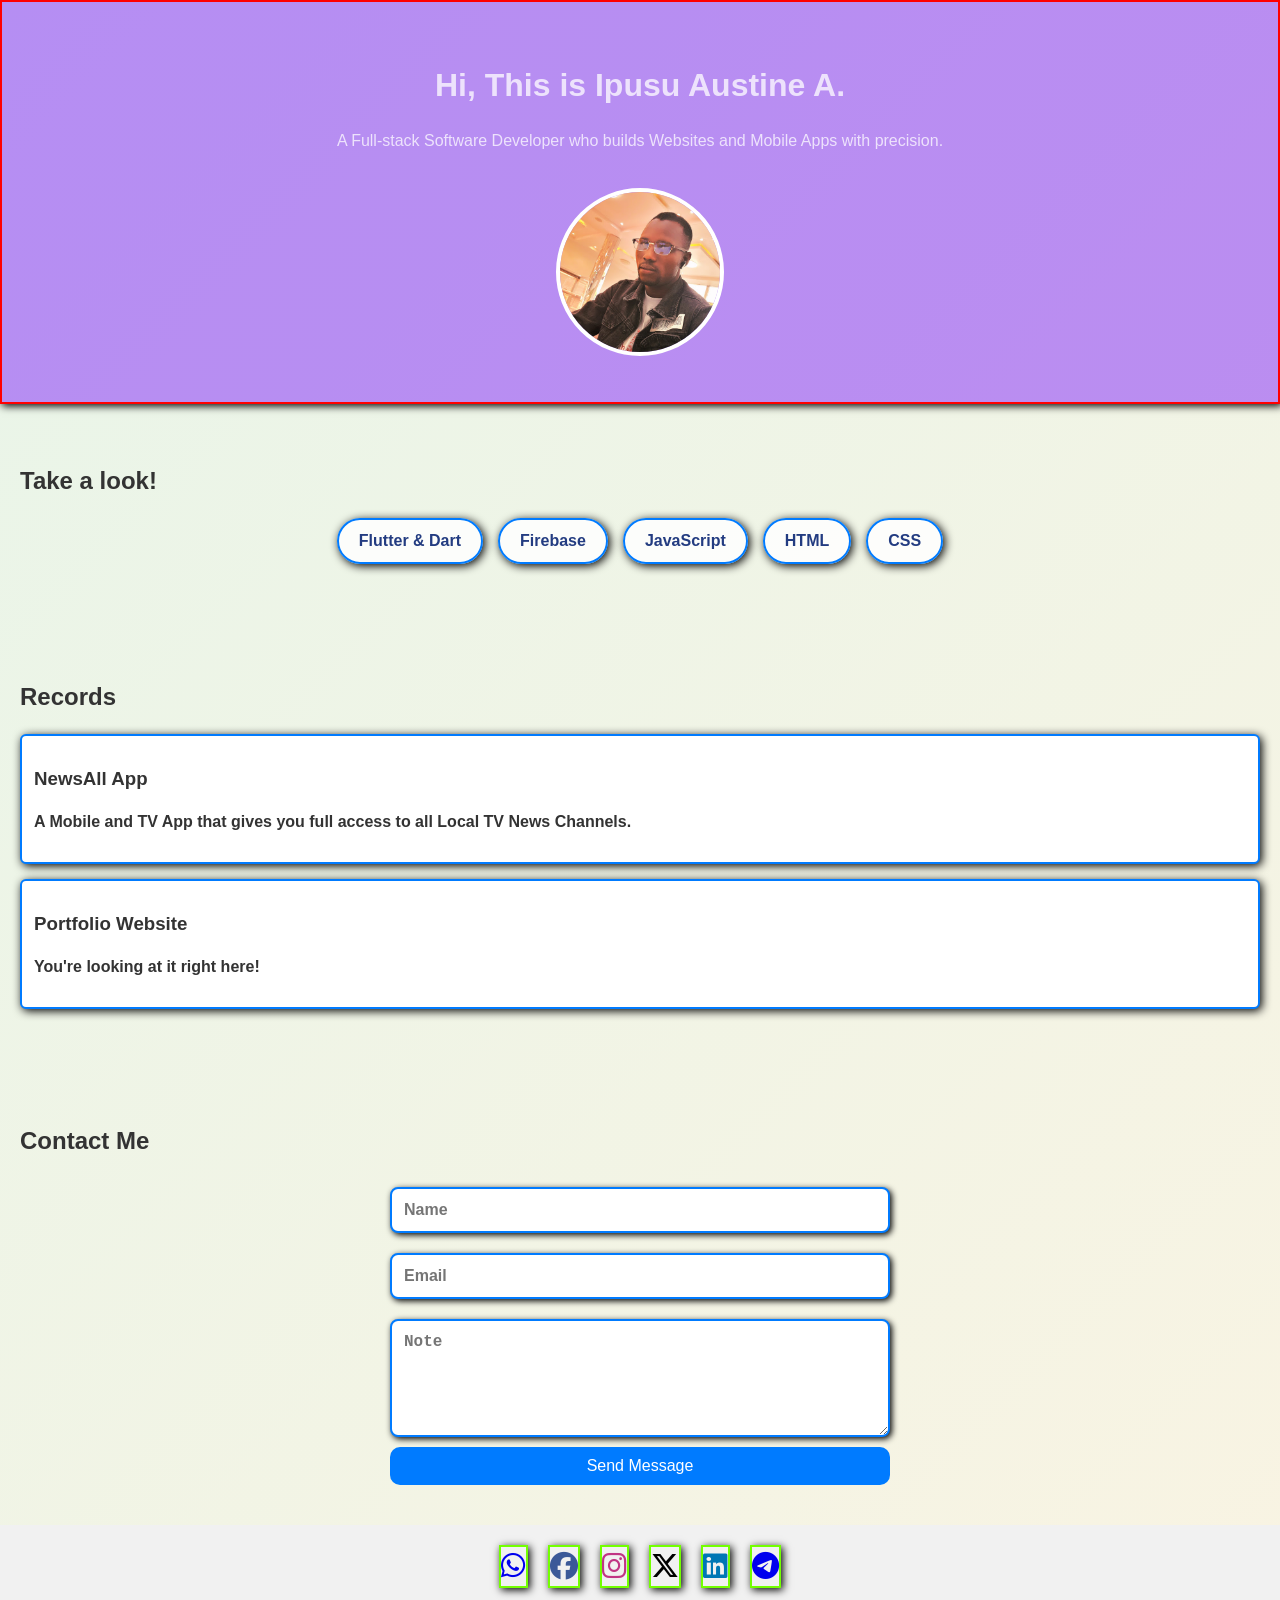
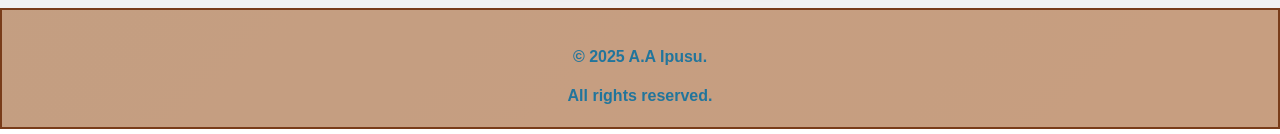
==== index.html @ af1396c8 "Update index.html" ====
<!DOCTYPE html>
<html lang="en">
<head>
  <meta charset="UTF-8" />
  <meta name="viewport" content="width=device-width, initial-scale=1.0" />
  <title>My Techrecord</title>
  <link rel="stylesheet" href="style.css" />
  <link rel="stylesheet" href="https://cdnjs.cloudflare.com/ajax/libs/font-awesome/6.5.0/css/all.min.css" />
</head>
<body>
  <header>
    <h1>Hi, This is Ipusu Austine A.</h1>
    <p>A Full-stack Software Developer who builds Websites and Mobile Apps with precision.</p>
    <img src="profile.jpg" alt="My Profile Image" class="profile-img" />
  </header>

  <section class="skills">
    <h2>Take a look!</h2>
    <ul>
      <li>Flutter & Dart</li>
      <li>Firebase</li>
      <li>JavaScript</li>
      <li>HTML</li>
      <li>CSS</li>
    </ul>
  </section>

  <section class="projects">
    <h2>Records</h2>
    <div class="project-card">
      <h3>NewsAll App</h3>
      <p>A Mobile and TV App that gives you full access to all Local TV News Channels.</p>
    </div>
    <div class="project-card">
      <h3>Portfolio Website</h3>
      <p>You're looking at it right here!</p>
    </div>
  </section>

  <section class="contact">
    <h2>Contact Me</h2>
    <form action="https://formspree.io/f/xjkrqdzg" method="POST" onsubmit="return showSuccess()">
      <input type="text" name="name" placeholder="Name" required />
      <input type="email" name="email" placeholder="Email" required />
      <textarea name="message" placeholder="Note" rows="5" required></textarea>
      <button type="submit">Send Message</button>
      <p id="success-msg" class="hidden">Message sent successfully ✅</p>
    </form>
  </section>

  <div class="social-links">
    <a href="https://wa.me/2349054540274" target="_blank"><i class="fab fa-whatsapp"></i></a>
    <a href="https://facebook.com/ipusu.austine" target="_blank"><i class="fab fa-facebook"></i></a>
    <a href="https://instagram.com/holyaustine12" target="_blank"><i class="fab fa-instagram"></i></a>
    <a href="https://x.com/HolyAustine10" target="_blank"><i class="fab fa-x-twitter"></i></a>
    <a href="https://linkedin.com/in/ipusu-a-austine-04a83831b" target="_blank"><i class="fab fa-linkedin"></i></a>
    <a href="https://t.me/HolyAustne" target="_blank"><i class="fab fa-telegram"></i></a>
  </div>

  <footer>
    <p>© 2025  A.A Ipusu. 

    </p>All rights reserved. 
  </footer>
---- style.css ----
/* Base styles and floating background */
body {
  font-family: Arial, sans-serif;
  margin: 0;
  padding: 0;
  line-height: 1.4;
  background: linear-gradient(-45deg, #f8f9fa, #e0f7fa, #fff3e0, #e8f5e9);
  background-size: 400% 400%;
  animation: floatBackground 15s ease infinite;
  color: hsl(0, 0%, 20%);
}

@keyframes floatBackground {
  0% { background-position: 0% 50%; }
  50% { background-position: 100% 50%; }
  100% { background-position: 0% 50%; }
}

/* Header */
header {
  background-color: hsla(266, 100%, 50%, 0.425);
  color: rgba(255, 255, 255, 0.747);
  padding: 40px 20px;
  text-align: center;
  border: 2px solid #ff0000;
   box-shadow: 2px 2px 8px rgb(0, 0, 0);
}

.profile-img {
  width: 160px;
  height: 160px;
  border-radius: 50%;
  margin-top: 20px;
  border: 4px solid rgb(255, 255, 255);
  object-fit: cover;
}

/* Section headings */
section {
  padding: 40px 20px;
}

/* Skills - stylish, clickable-like buttons */
.skills ul {
  list-style-type: none;
  padding: 0;
  display: flex;
  flex-wrap: wrap;
  justify-content: center;
  gap: 15px;
}

.skills li {
  background-color: #ffffffd8;
  color: #233c81;
  border: 2px solid #007bff;
  padding: 10px 20px;
  border-radius: 25px;
  font-weight: bold;
  cursor: pointer;
  transition: all 0.3s;
  box-shadow: 2px 2px 10px rgb(0, 0, 0);
}

.skills li:hover {
  background-color: #007bff;
  color: white;
}

/* Projects */
.project-card {
  background-color: #ffffff;
  border: 1px solid #dddddd;
  padding: 12px;
  border: 2px solid #007bff;
  margin: 15px 0;
  font-weight: bold;
  border-radius: 6px;
  box-shadow: 2px 2px 10px rgb(0, 0, 0);
}

/* Contact Form */
.contact form {
  max-width: 500px;
  margin: auto;
  display: flex;
  flex-direction: column;
}

.contact input,
.contact textarea {
  padding: 12px;
  margin: 10px 0;
  border: 1px solid #cccccc;
  border-radius: 8px;
  font-size: 16px;
  font-weight: bold;
  border: 2px solid #007bff;
  box-shadow: 2px 2px 6px rgb(0, 0, 0);
}

.contact button {
  padding: 10px;
  background-color: #007bff;
  color: white;
  border: none;
  border-radius: 10px;
  cursor: pointer;
  font-size: 16px;
  transition: background-color 0.3s;
}

.contact button:hover {
  background-color: #0056b3;
  border: 2px solid #73ff00;
  box-shadow: 2px 2px 8px rgb(0, 0, 0);
}

/* Success message */
#success-msg {
  color: green;
  font-weight: bold;
  margin-top: 10px;
}

.hidden {
  display: none;
}

/* Social Media Links */
.social-links {
  display: flex;
  justify-content: center;
  gap: 20px;
  padding: 20px;
  background-color: #f1f1f1;
}

.social-links a {
  font-size: 28px;
  transition: transform 0.3s;
   border: 2px solid #73ff00;
   box-shadow: 2px 2px 8px rgb(0, 0, 0);
}

/* Brand Colors */
.social-links a[href*="whatsapp"]   { color: #25D366; }
.social-links a[href*="facebook"]   { color: #3b5998; }
.social-links a[href*="instagram"]  { color: #C13584; }
.social-links a[href*="x.com"],
.social-links a[href*="twitter"]    { color: #000000; }
.social-links a[href*="linkedin"]   { color: #0077B5; }
.social-links a[href*="telegram"]   { color: #0088cc; }
.social-links a:hover {
  transform: scale(1.2);
}

/* Footer */
footer {
  text-align: center;
  padding: 20px;
  background-color: hsla(22, 45%, 45%, 0.596);
  color: #21759c;
  font-weight: bold;
   border: 2px solid #793c19;
}

/* Responsive Design */
@media (max-width: 700px) {
  .skills ul {
    flex-direction: column;
    align-items: center;
  }

  .social-links {
    flex-wrap: wrap;
  }

  .contact form {
    width: 90%;
    padding: 0 10px;
  }
}
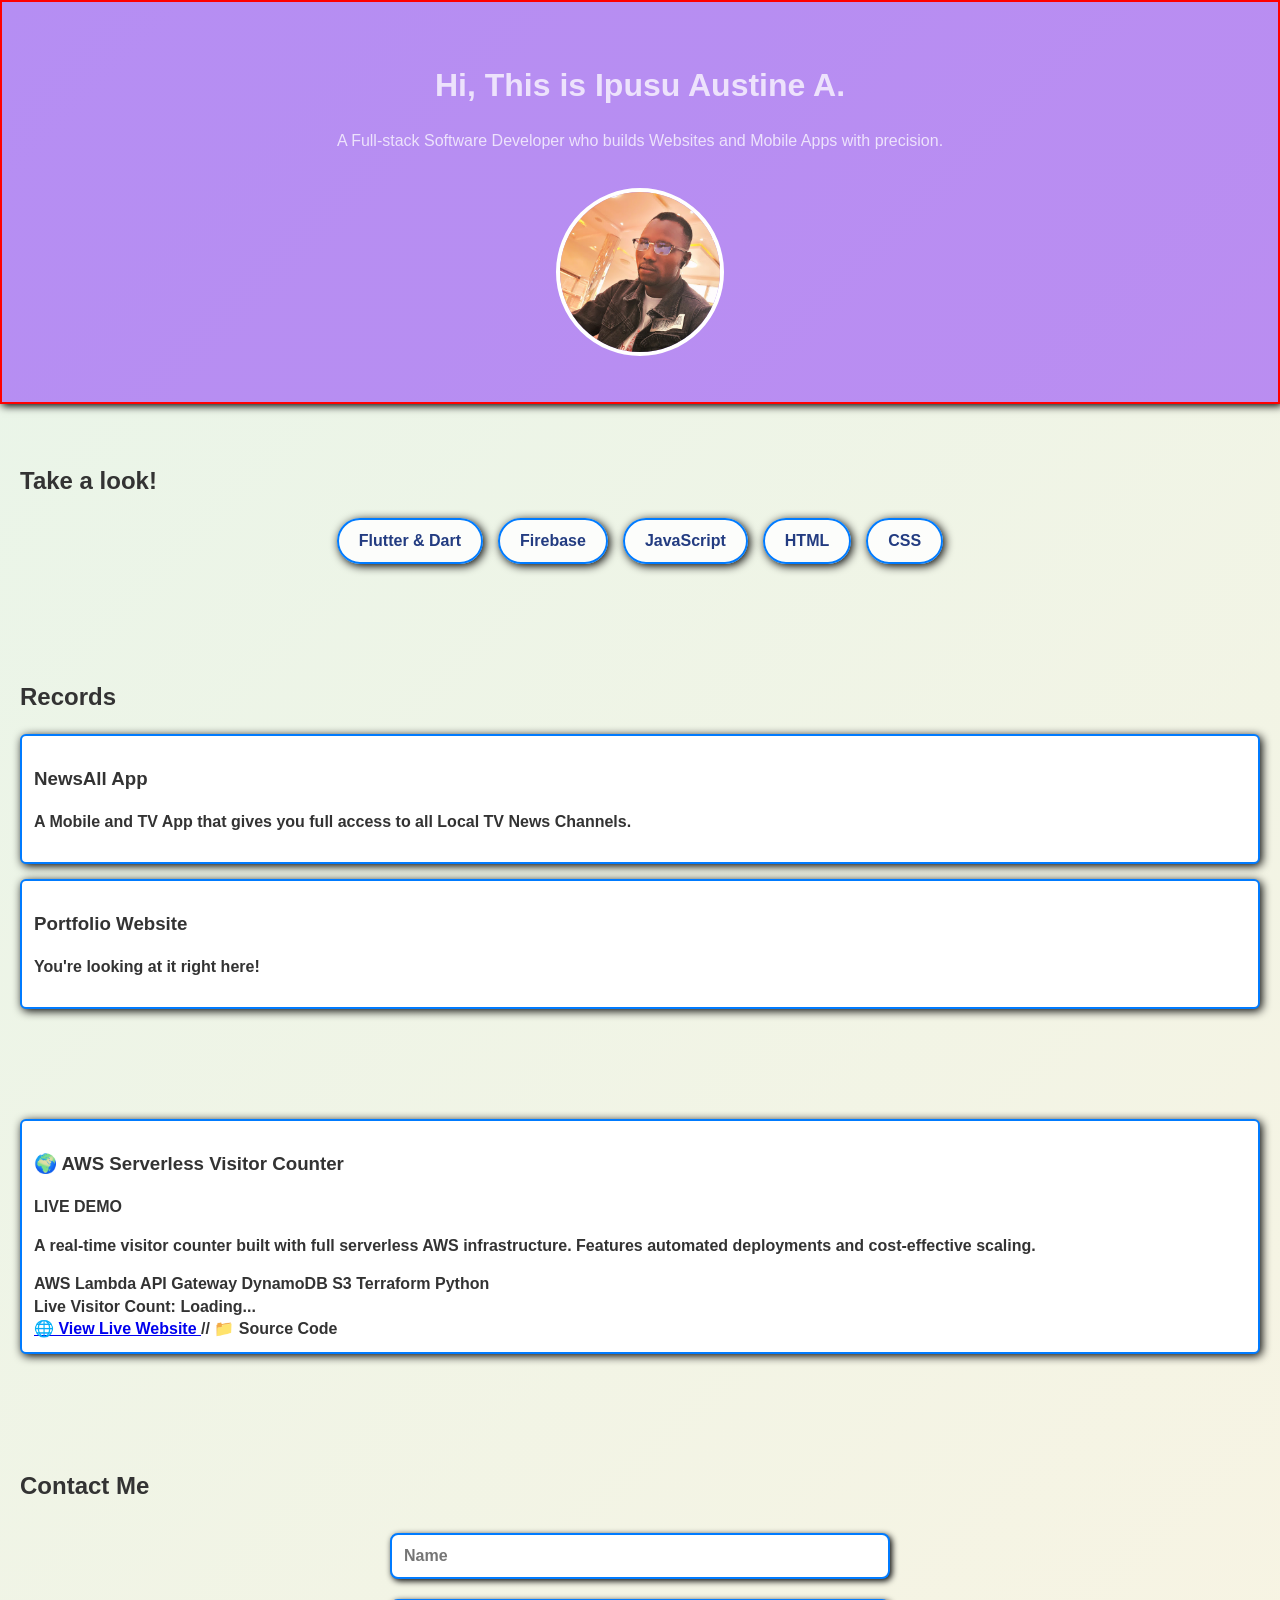
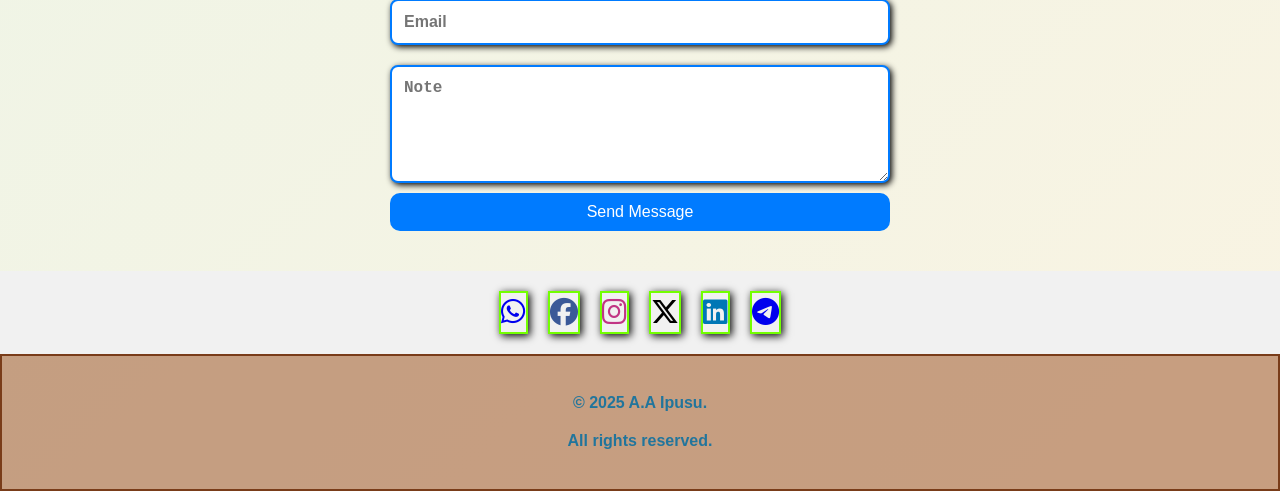
==== commit 8d762fd7: "Update index.html" ====
--- a/index.html
+++ b/index.html
@@ -36,6 +36,47 @@
       <p>You're looking at it right here!</p>
     </div>
   </section>
+  <!-- Add this to your portfolio's projects section -->
+<section class="project-showcase">
+    <div class="project-card">
+        <div class="project-header">
+            <h3>🌍 AWS Serverless Visitor Counter</h3>
+            <span class="live-badge">LIVE DEMO</span>
+        </div>
+        
+        <div class="project-description">
+            <p>A real-time visitor counter built with full serverless AWS infrastructure. 
+            Features automated deployments and cost-effective scaling.</p>
+        </div>
+        
+        <div class="tech-stack">
+            <span class="tech-pill">AWS Lambda</span>
+            <span class="tech-pill">API Gateway</span>
+            <span class="tech-pill">DynamoDB</span>
+            <span class="tech-pill">S3</span>
+            <span class="tech-pill">Terraform</span>
+            <span class="tech-pill">Python</span>
+        </div>
+        
+        <div class="live-demo">
+            <div class="visitor-stats">
+                <strong>Live Visitor Count:</strong>
+                <span id="portfolioVisitorCount">Loading...</span>
+            </div>
+        </div>
+        
+        <div class="project-links">
+            <a href="http://visitor-counter-b6dd42b9.s3-website-us-east-1.amazonaws.com" 
+               target="_blank" class="demo-link">
+                🌐 View Live Website
+            </a>
+           //<ahref="https://github.com/AustineIpusu/visitor-count"
+               target="_blank" class="code-link">
+                📁 Source Code
+            </a>
+        </div>
+    </div>
+</section>
 
   <section class="contact">
     <h2>Contact Me</h2>
@@ -58,7 +99,29 @@
   </div>
 
   <footer>
-    <p>© 2025  A.A Ipusu. 
+    <p>© 2025 A.A Ipusu.</p>
+    <p>All rights reserved.</p>
+  </footer>
 
-    </p>All rights reserved. 
-  </footer>
+  <script>
+    // Scroll animation: fade in sections
+    const sections = document.querySelectorAll('section');
+    const observer = new IntersectionObserver(entries => {
+      entries.forEach(entry => {
+        if (entry.isIntersecting) {
+          entry.target.classList.add('visible');
+        }
+      });
+    }, {
+      threshold: 0.1
+    });
+    sections.forEach(section => observer.observe(section));
+
+    // Show success message
+    function showSuccess() {
+      document.getElementById("success-msg").classList.remove("hidden");
+      return true;
+    }
+  </script>
+</body>
+</html>
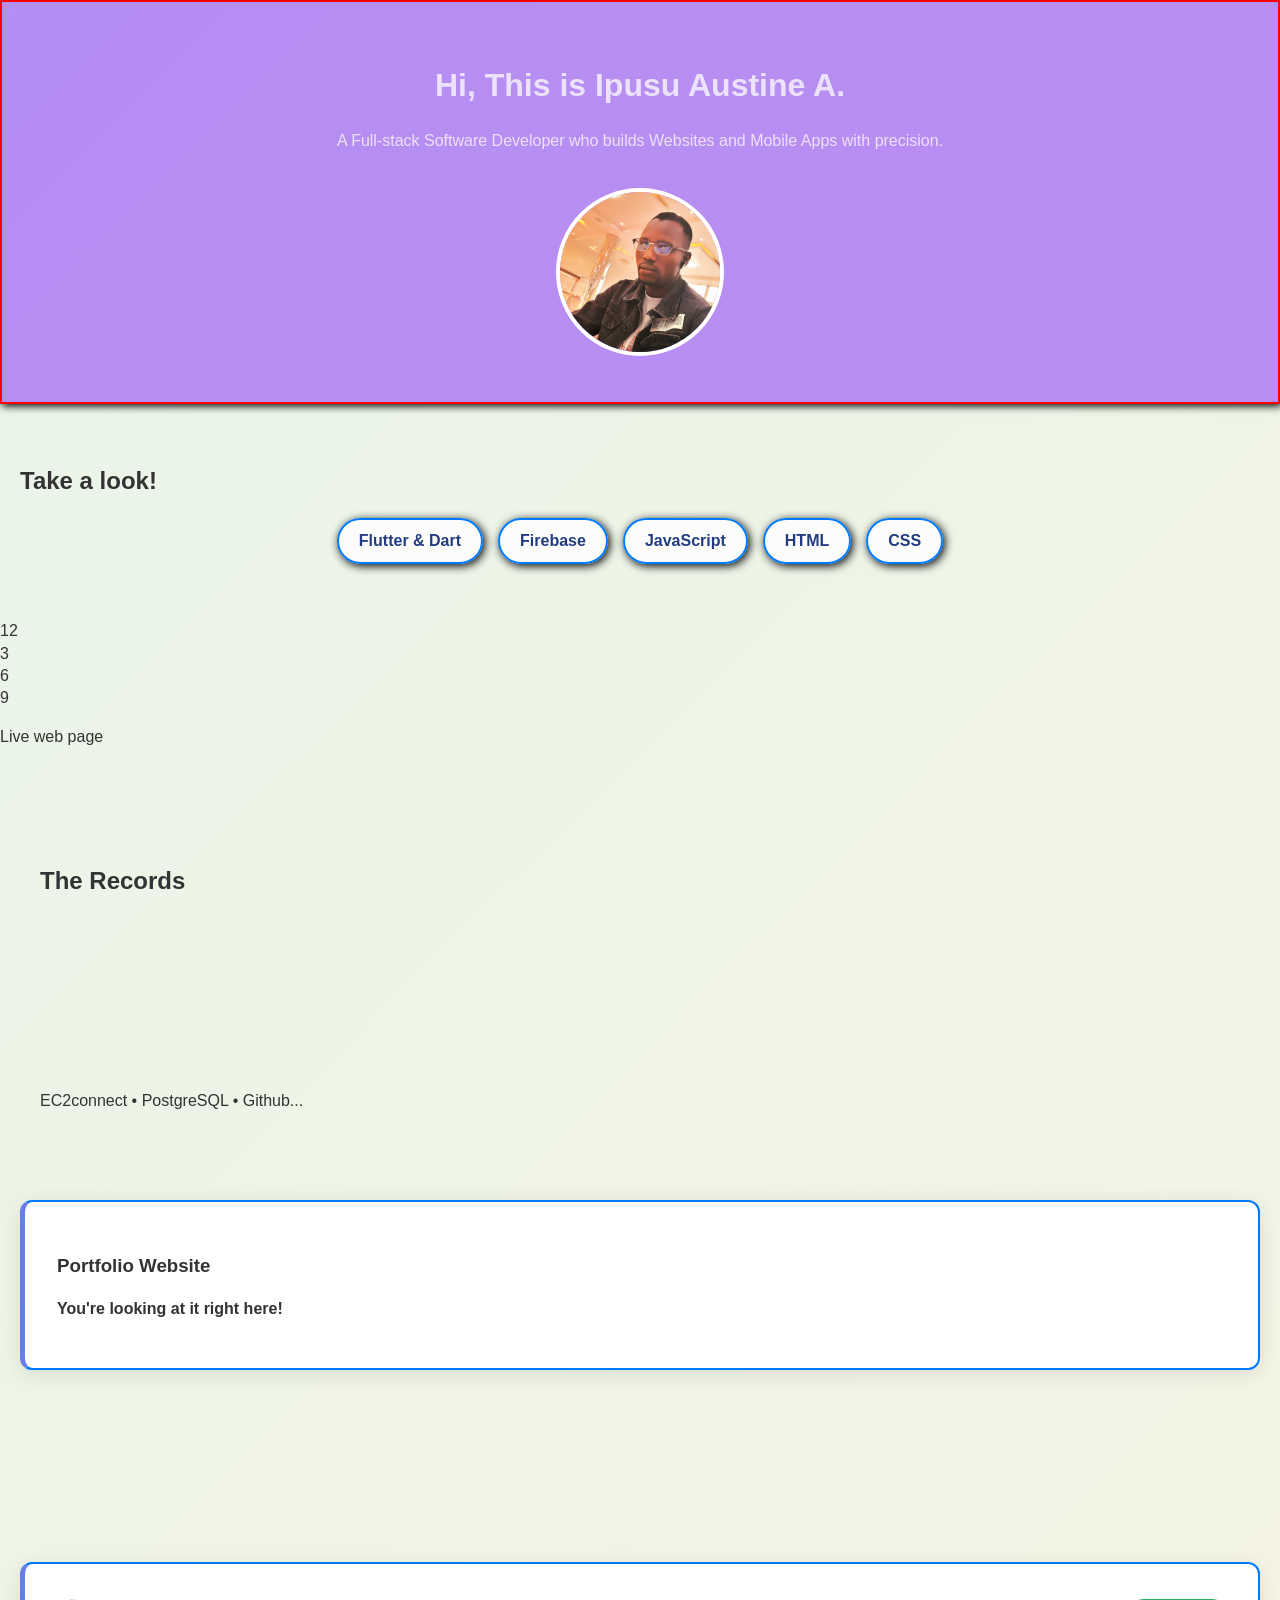
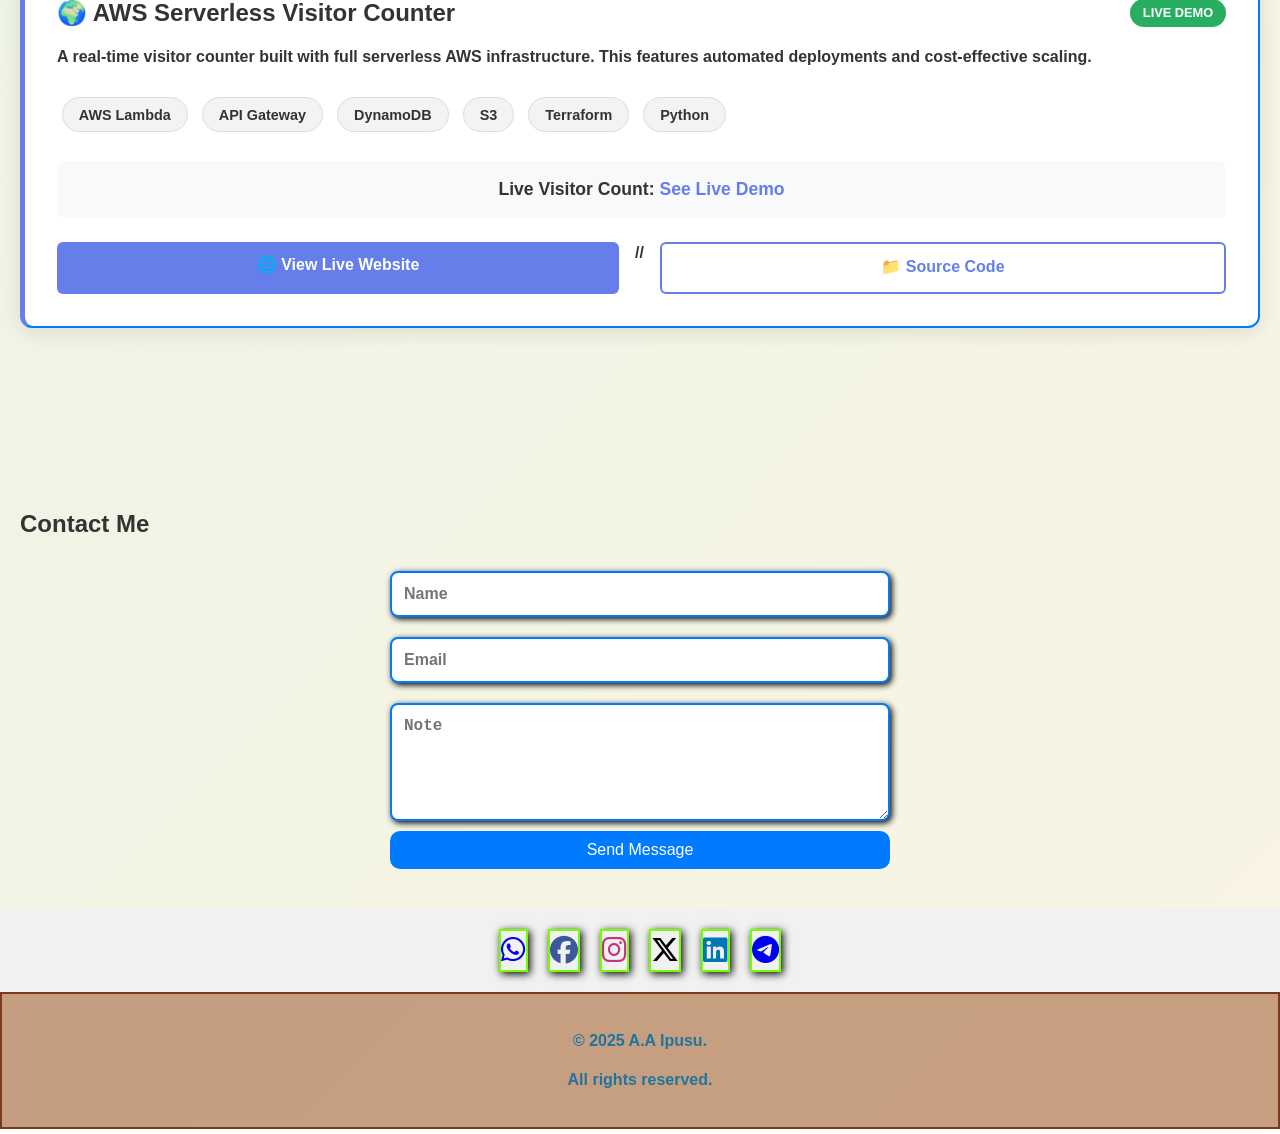
==== commit 00768a10: "Update index.html" ====
--- a/index.html
+++ b/index.html
@@ -13,7 +13,6 @@
     <p>A Full-stack Software Developer who builds Websites and Mobile Apps with precision.</p>
     <img src="profile.jpg" alt="My Profile Image" class="profile-img" />
   </header>
-
   <section class="skills">
     <h2>Take a look!</h2>
     <ul>
@@ -24,13 +23,35 @@
       <li>CSS</li>
     </ul>
   </section>
-
+  <!-- Analog Clock Container -->
+<div class="clock-container">
+    <div class="clock">
+        <div class="hand hour-hand"></div>
+        <div class="hand minute-hand"></div>
+        <div class="hand second-hand"></div>
+        <div class="center-circle"></div>
+    <div class="number number-12">12</div>
+    <div class="number number-3">3</div>
+    <div class="number number-6">6</div>
+    <div class="number number-9">9</div>
+    <!-- Hands and center circle -->
+</div>
+    <p class="clock-text">Live web page</p>
+</div>
   <section class="projects">
-    <h2>Records</h2>
-    <div class="project-card">
-      <h3>NewsAll App</h3>
-      <p>A Mobile and TV App that gives you full access to all Local TV News Channels.</p>
+   <!-- Add this where you want the slideshow -->
+<section class="video-showcase">
+    <h2>The Records</h2>
+    <div class="video-container">
+        <video autoplay muted loop playsinline>
+            <source src="project_display.mp4" type="video/mp4">
+            Your browser does not support the video tag.
+        </video>
+        <div class="video-overlay">
+            <p>EC2connect • PostgreSQL • Github...</p>
+        </div>
     </div>
+</section>
     <div class="project-card">
       <h3>Portfolio Website</h3>
       <p>You're looking at it right here!</p>
@@ -46,7 +67,7 @@
         
         <div class="project-description">
             <p>A real-time visitor counter built with full serverless AWS infrastructure. 
-            Features automated deployments and cost-effective scaling.</p>
+            This features automated deployments and cost-effective scaling.</p>
         </div>
         
         <div class="tech-stack">
@@ -123,5 +144,6 @@
       return true;
     }
   </script>
+  <script src="script.js"></script>
 </body>
 </html>
--- a/style.css
+++ b/style.css
@@ -8,6 +8,7 @@
   background-size: 400% 400%;
   animation: floatBackground 15s ease infinite;
   color: hsl(0, 0%, 20%);
+  scroll-behavior: smooth;
 }
 
 @keyframes floatBackground {
@@ -23,7 +24,7 @@
   padding: 40px 20px;
   text-align: center;
   border: 2px solid #ff0000;
-   box-shadow: 2px 2px 8px rgb(0, 0, 0);
+  box-shadow: 2px 2px 8px rgb(0, 0, 0);
 }
 
 .profile-img {
@@ -33,11 +34,22 @@
   margin-top: 20px;
   border: 4px solid rgb(255, 255, 255);
   object-fit: cover;
+  transition: transform 0.3s ease-in-out;
+}
+.profile-img:hover {
+  transform: scale(1.05);
 }
 
 /* Section headings */
 section {
   padding: 40px 20px;
+  opacity: 0;
+  transform: translateY(30px);
+  transition: opacity 0.8s ease-out, transform 0.8s ease-out;
+}
+section.visible {
+  opacity: 1;
+  transform: translateY(0);
 }
 
 /* Skills - stylish, clickable-like buttons */
@@ -78,7 +90,105 @@
   border-radius: 6px;
   box-shadow: 2px 2px 10px rgb(0, 0, 0);
 }
-
+/* Project Showcase Styles */
+.project-showcase {
+    margin: 3rem 0;
+}
+
+.project-card {
+    background: #fff;
+    border-radius: 12px;
+    padding: 2rem;
+    box-shadow: 0 4px 20px rgba(0,0,0,0.1);
+    border-left: 5px solid #667eea;
+    margin: 2rem 0;
+}
+
+.project-header {
+    display: flex;
+    justify-content: space-between;
+    align-items: center;
+    margin-bottom: 1rem;
+}
+
+.project-header h3 {
+    color: #333;
+    margin: 0;
+    font-size: 1.5rem;
+}
+
+.live-badge {
+    background: #27ae60;
+    color: white;
+    padding: 0.3rem 0.8rem;
+    border-radius: 20px;
+    font-size: 0.8rem;
+    font-weight: bold;
+}
+
+.tech-stack {
+    margin: 1.5rem 0;
+}
+
+.tech-pill {
+    display: inline-block;
+    background: #f1f3f4;
+    color: #333;
+    padding: 0.4rem 1rem;
+    border-radius: 20px;
+    font-size: 0.9rem;
+    margin: 0.3rem;
+    border: 1px solid #ddd;
+}
+
+.live-demo {
+    background: #f8f9fa;
+    padding: 1rem;
+    border-radius: 8px;
+    margin: 1.5rem 0;
+}
+
+.visitor-stats {
+    text-align: center;
+    font-size: 1.1rem;
+}
+
+.project-links {
+    display: flex;
+    gap: 1rem;
+    margin-top: 1.5rem;
+}
+
+.demo-link, .code-link {
+    flex: 1;
+    text-align: center;
+    padding: 0.8rem 1.5rem;
+    border-radius: 6px;
+    text-decoration: none;
+    font-weight: 600;
+    transition: all 0.3s ease;
+}
+
+.demo-link {
+    background: #667eea;
+    color: white;
+}
+
+.demo-link:hover {
+    background: #5a6fd8;
+    transform: translateY(-2px);
+}
+
+.code-link {
+    background: transparent;
+    color: #667eea;
+    border: 2px solid #667eea;
+}
+
+.code-link:hover {
+    background: #667eea;
+    color: white;
+}
 /* Contact Form */
 .contact form {
   max-width: 500px;
@@ -139,8 +249,8 @@
 .social-links a {
   font-size: 28px;
   transition: transform 0.3s;
-   border: 2px solid #73ff00;
-   box-shadow: 2px 2px 8px rgb(0, 0, 0);
+  border: 2px solid #73ff00;
+  box-shadow: 2px 2px 8px rgb(0, 0, 0);
 }
 
 /* Brand Colors */
@@ -151,6 +261,7 @@
 .social-links a[href*="twitter"]    { color: #000000; }
 .social-links a[href*="linkedin"]   { color: #0077B5; }
 .social-links a[href*="telegram"]   { color: #0088cc; }
+
 .social-links a:hover {
   transform: scale(1.2);
 }
@@ -162,7 +273,7 @@
   background-color: hsla(22, 45%, 45%, 0.596);
   color: #21759c;
   font-weight: bold;
-   border: 2px solid #793c19;
+  border: 2px solid #793c19;
 }
 
 /* Responsive Design */
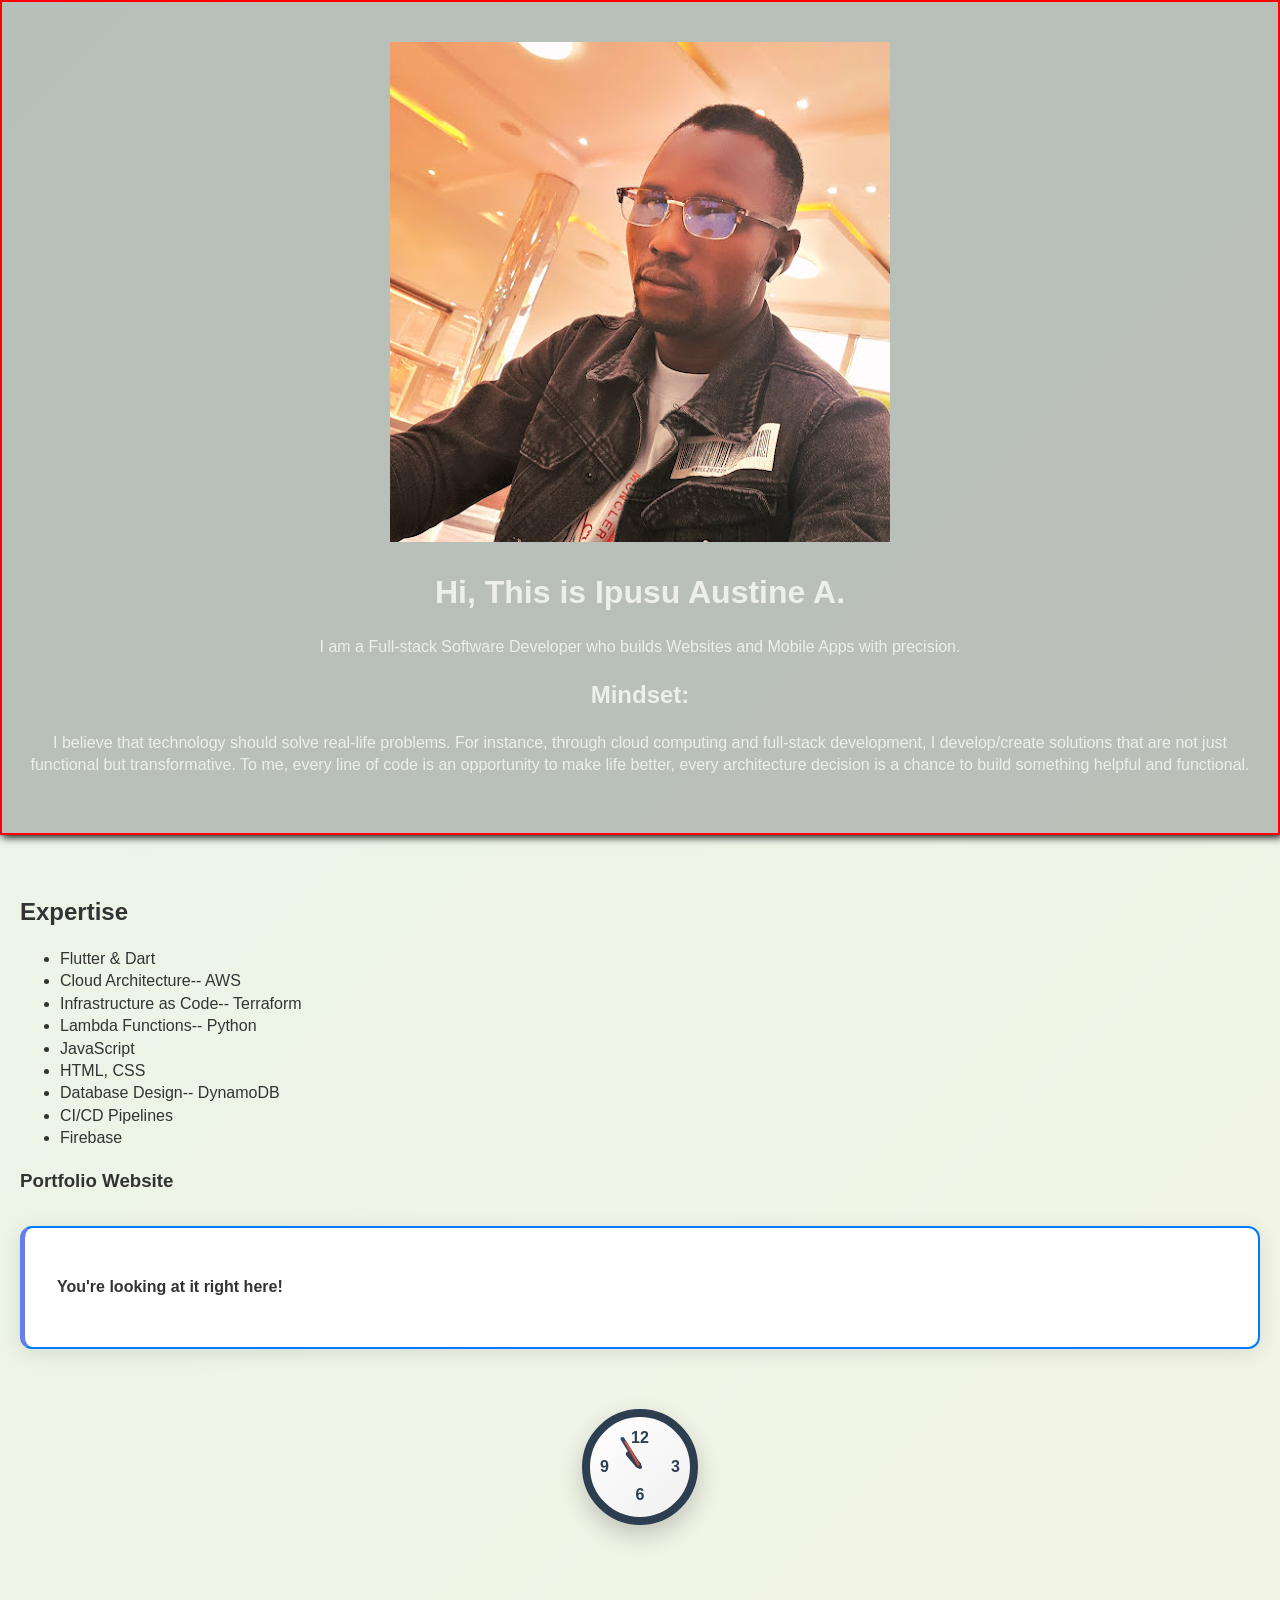
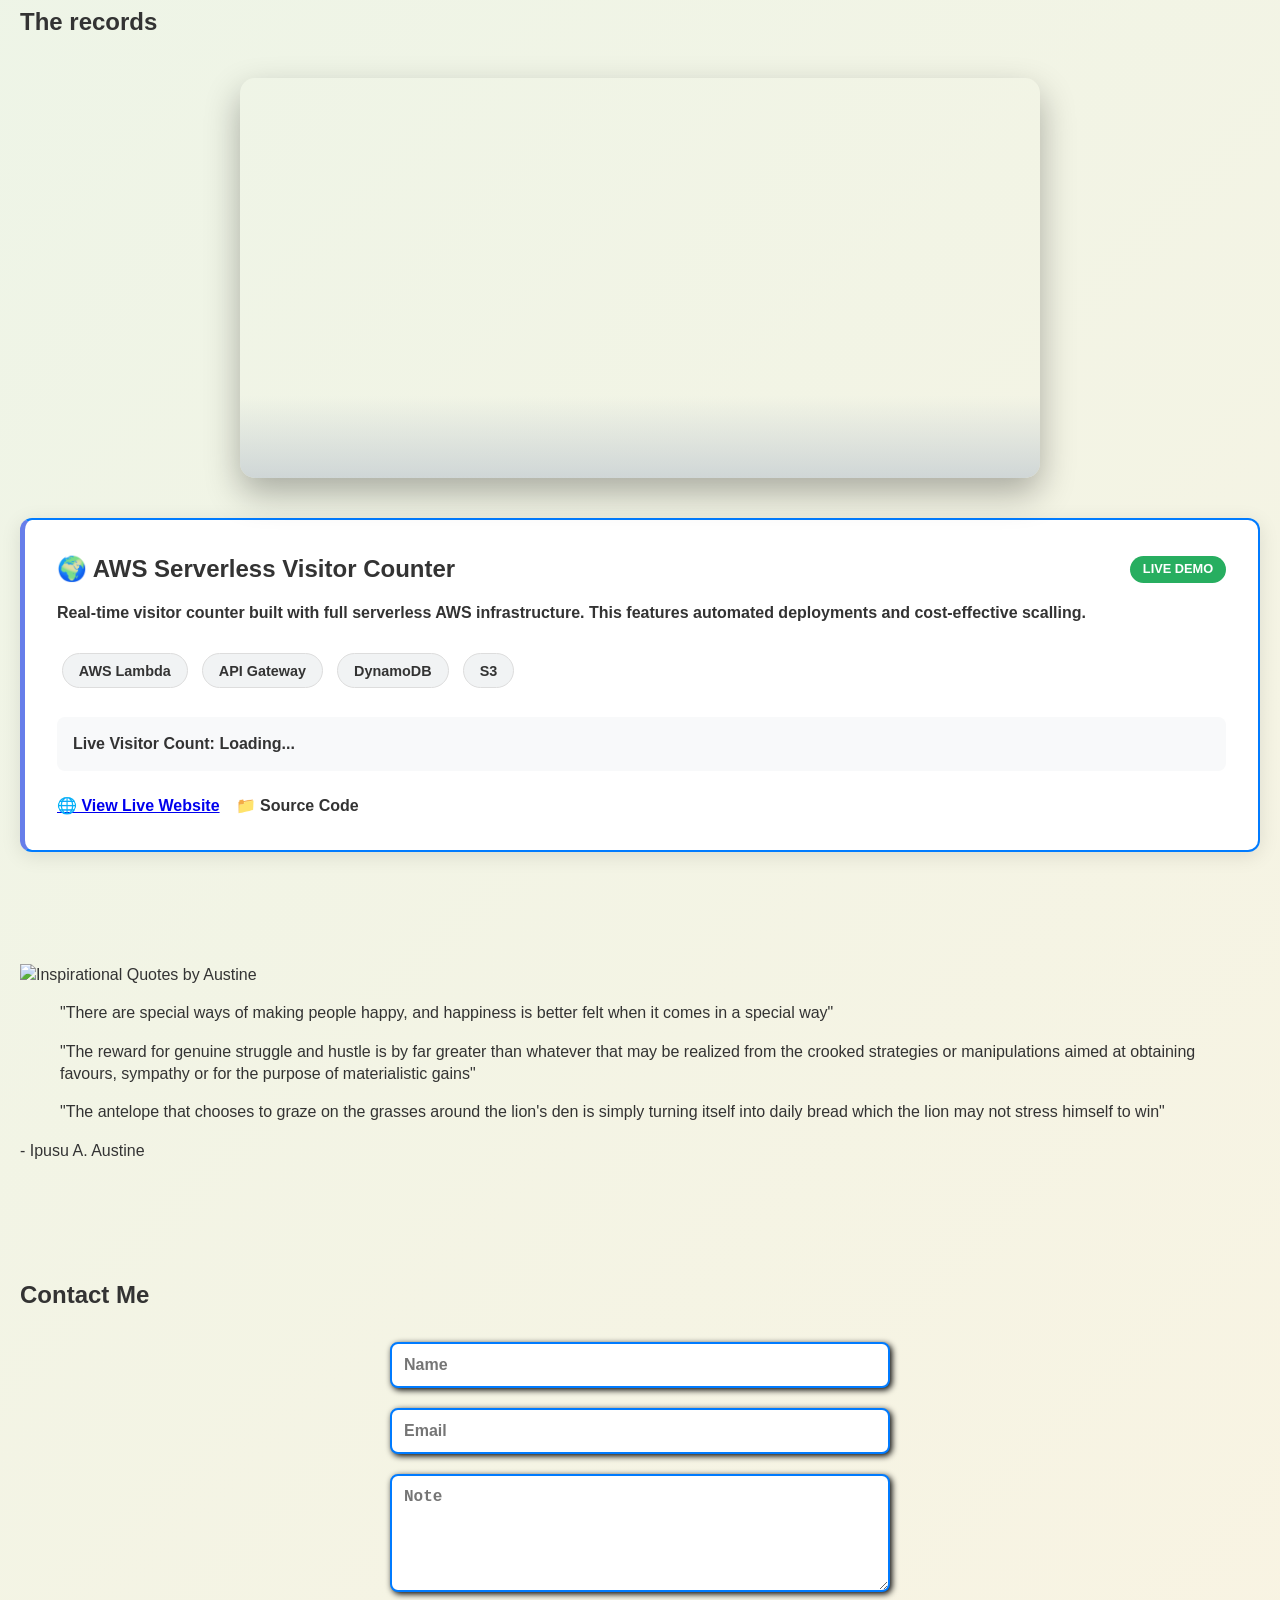
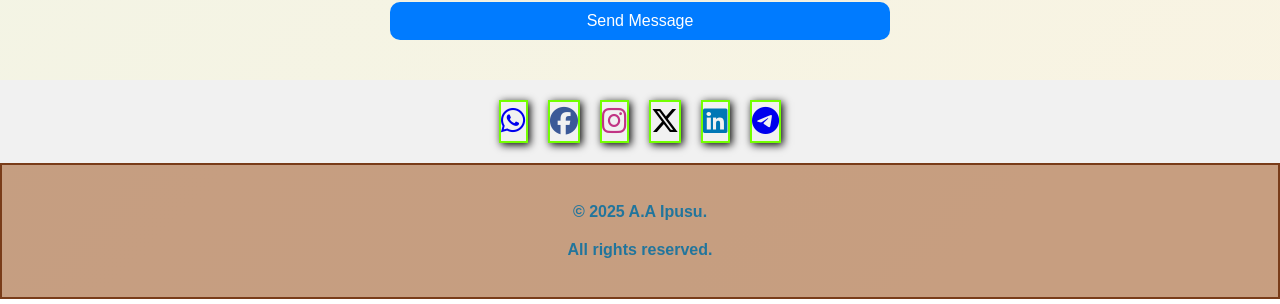
==== commit 93b6dbe5: "Revamp index.html with new layout and content Updated the header layout, added a three-column sectio" ====
--- a/index.html
+++ b/index.html
@@ -8,97 +8,131 @@
   <link rel="stylesheet" href="https://cdnjs.cloudflare.com/ajax/libs/font-awesome/6.5.0/css/all.min.css" />
 </head>
 <body>
-  <header>
-    <h1>Hi, This is Ipusu Austine A.</h1>
-    <p>A Full-stack Software Developer who builds Websites and Mobile Apps with precision.</p>
-    <img src="profile.jpg" alt="My Profile Image" class="profile-img" />
+  <!-- New Header Layout -->
+  <header class="new-header">
+    <div class="header-content">
+      <div class="profile-left">
+        <img src="profile.jpg" alt="My Profile Image" class="square-profile" />
+      </div>
+      <div class="belief-right">
+        <h1>Hi, This is Ipusu Austine A.</h1>
+        <p class="subtitle">I am a Full-stack Software Developer who builds Websites and Mobile Apps with precision.</p>
+        <div class="belief-section">
+          <h2>Mindset:</h2>
+          <p>I believe that technology should solve real-life problems. For instance, through cloud computing and 
+            full-stack development, I develop/create solutions that are not just functional but transformative. To me, every line of code is an opportunity to make life better, every architecture
+            decision is a chance to build something helpful and functional.
+          </p>
+        </div>
+      </div>
+    </div>
   </header>
-  <section class="skills">
-    <h2>Take a look!</h2>
-    <ul>
-      <li>Flutter & Dart</li>
-      <li>Firebase</li>
-      <li>JavaScript</li>
-      <li>HTML</li>
-      <li>CSS</li>
-    </ul>
-  </section>
-  <!-- Analog Clock Container -->
-<div class="clock-container">
-    <div class="clock">
-        <div class="hand hour-hand"></div>
-        <div class="hand minute-hand"></div>
-        <div class="hand second-hand"></div>
-        <div class="center-circle"></div>
-    <div class="number number-12">12</div>
-    <div class="number number-3">3</div>
-    <div class="number number-6">6</div>
-    <div class="number number-9">9</div>
-    <!-- Hands and center circle -->
-</div>
-    <p class="clock-text">Live web page</p>
-</div>
-  <section class="projects">
-   <!-- Add this where you want the slideshow -->
-<section class="video-showcase">
-    <h2>The Records</h2>
-    <div class="video-container">
-        <video autoplay muted loop playsinline>
+
+  <!-- 3-Column Middle Section -->
+  <section class="three-column-section">
+    <div class="column">
+      <h2>Expertise</h2>
+      <ul class="skills-list">
+        <li>Flutter & Dart</li>
+        <li>Cloud Architecture-- AWS</li>
+        <li>Infrastructure as Code-- Terraform</li>
+        <li>Lambda Functions-- Python</li>
+        <li>JavaScript</li>
+        <li>HTML, CSS</li>
+        <li>Database Design-- DynamoDB</li>
+        <li>CI/CD Pipelines</li>
+        <li>Firebase</li>
+      </ul>
+    </div>
+
+    <!-- Column 2: Clock/portfolio intro -->
+    <div class="column">
+      <h3>Portfolio Website</h3>
+      <div class="project-card">
+        <p>You're looking at it right here!</p>
+      </div>
+
+      <div class="clock-container">
+        <div class="clock">
+          <div class="hand hour-hand"></div>
+          <div class="hand minute-hand"></div>
+          <div class="hand second-hand"></div>
+          <div class="center-circle"></div>
+          <div class="number number-12">12</div>
+          <div class="number number-3">3</div>
+          <div class="number number-6">6</div>
+          <div class="number number-9">9</div>
+        </div>
+        <p class="clock-text"></p>
+      </div>
+    </div>
+
+    <!-- Column 3: Projects -->
+    <div class="column">
+      <h2>The records</h2>
+      
+      <!-- Video Showcase -->
+      <div class="video-showcase">
+        <div class="video-container">
+          <video autoplay muted loop playsinline>
             <source src="project_display.mp4" type="video/mp4">
             Your browser does not support the video tag.
-        </video>
-        <div class="video-overlay">
+          </video>
+          <div class="video-overlay">
             <p>EC2connect • PostgreSQL • Github...</p>
+          </div>
         </div>
-    </div>
-</section>
-    <div class="project-card">
-      <h3>Portfolio Website</h3>
-      <p>You're looking at it right here!</p>
+      </div>
+
+      <!-- AWS Project -->
+      <div class="project-card featured">
+        <div class="project-header">
+          <h3>🌍 AWS Serverless Visitor Counter</h3>
+          <span class="live-badge">LIVE DEMO</span>
+        </div>
+        <p>Real-time visitor counter built with full serverless AWS infrastructure. This features automated deployments and cost-effective scalling.</p>
+        <div class="tech-stack">
+          <span class="tech-pill">AWS Lambda</span>
+          <span class="tech-pill">API Gateway</span>
+          <span class="tech-pill">DynamoDB</span>
+          <span class="tech-pill">S3</span>
+        </div>
+        <div class="live-demo">
+          <strong>Live Visitor Count:</strong>
+          <span id="portfolioVisitorCount">Loading...</span>
+        </div>
+        <div class="project-links">
+          <a href="http://visitor-counter-b6dd42b9.s3-website-us-east-1.amazonaws.com" target="_blank">
+            🌐 View Live Website
+          </a>
+          <!--a href="https://github.com/AustineIpusu/visitor-count" target="_blank" class="code-link"-->
+            📁 Source Code
+          </a>
+        </div>
+      </div>
     </div>
   </section>
-  <!-- Add this to your portfolio's projects section -->
-<section class="project-showcase">
-    <div class="project-card">
-        <div class="project-header">
-            <h3>🌍 AWS Serverless Visitor Counter</h3>
-            <span class="live-badge">LIVE DEMO</span>
-        </div>
-        
-        <div class="project-description">
-            <p>A real-time visitor counter built with full serverless AWS infrastructure. 
-            This features automated deployments and cost-effective scaling.</p>
-        </div>
-        
-        <div class="tech-stack">
-            <span class="tech-pill">AWS Lambda</span>
-            <span class="tech-pill">API Gateway</span>
-            <span class="tech-pill">DynamoDB</span>
-            <span class="tech-pill">S3</span>
-            <span class="tech-pill">Terraform</span>
-            <span class="tech-pill">Python</span>
-        </div>
-        
-        <div class="live-demo">
-            <div class="visitor-stats">
-                <strong>Live Visitor Count:</strong>
-                <span id="portfolioVisitorCount">Loading...</span>
-            </div>
-        </div>
-        
-        <div class="project-links">
-            <a href="http://visitor-counter-b6dd42b9.s3-website-us-east-1.amazonaws.com" 
-               target="_blank" class="demo-link">
-                🌐 View Live Website
-            </a>
-           //<ahref="https://github.com/AustineIpusu/visitor-count"
-               target="_blank" class="code-link">
-                📁 Source Code
-            </a>
-        </div>
+
+  <!-- Quotes Section (FULL WIDTH - Outside the 3-column section) -->
+  <section class="quotes-section">
+    <div class="quotes-content">
+      <div class="quotes-image">
+        <img src="quotes_image.jpg" alt="Inspirational Quotes by Austine" class="square-image"/>
+      </div>
+      <div class="quotes-text">
+        <blockquote>
+          <p>"There are special ways of making people happy, and happiness is better felt when it comes in a special way"</p>
+         <p>"The reward for genuine struggle and hustle is by far greater than whatever that may be realized from the crooked strategies or manipulations aimed at obtaining favours, sympathy or for the purpose of materialistic gains"
+        </p>
+    <p>"The antelope that chooses to graze on the grasses around the lion's den is simply turning itself into daily bread which the lion may not stress himself to win"</p>
+  </blockquote>    
+        </blockquote>    
+        <p class="quote-author">- Ipusu A. Austine</p>
+      </div>
     </div>
-</section>
+  </section>
 
+  <!-- Contact Form (spans full width below columns) -->
   <section class="contact">
     <h2>Contact Me</h2>
     <form action="https://formspree.io/f/xjkrqdzg" method="POST" onsubmit="return showSuccess()">
--- a/style.css
+++ b/style.css
@@ -19,14 +19,52 @@
 
 /* Header */
 header {
-  background-color: hsla(266, 100%, 50%, 0.425);
+ background-color: hsla(200, 3%, 46%, 0.425);
   color: rgba(255, 255, 255, 0.747);
   padding: 40px 20px;
   text-align: center;
-  border: 2px solid #ff0000;
+ border: 2px solid #ff0000;
   box-shadow: 2px 2px 8px rgb(0, 0, 0);
 }
-
+.video-showcase {
+    max-width: 800px;
+    margin: 40px auto;
+    text-align: center;
+}
+
+.video-container {
+    position: relative;
+    border-radius: 15px;
+    overflow: hidden;
+    box-shadow: 0 15px 35px rgba(0,0,0,0.3);
+}
+
+.video-container video {
+    width: 100%;
+    height: auto;
+    display: block;
+}
+
+.video-overlay {
+    position: absolute;
+    bottom: 0;
+    left: 0;
+    right: 0;
+    background: linear-gradient(transparent, rgba(199, 207, 211, 0.8));
+    color: rgba(255, 255, 255, 0);
+    padding: 30px 20px;
+    text-align: center;
+}
+
+.video-overlay h3 {
+    margin: 0 0 8px 0;
+    font-size: 1.5em;
+}
+
+.video-overlay p {
+    margin: 0;
+    opacity: 0.9;
+}
 .profile-img {
   width: 160px;
   height: 160px;
@@ -39,7 +77,87 @@
 .profile-img:hover {
   transform: scale(1.05);
 }
-
+section.visible {
+  opacity: 1;
+  transform: translateY(0);
+}
+.clock-container {
+    text-align: center;
+    margin: 40px auto;
+    padding: 20px;
+}
+
+.clock {
+    width: 100px;
+    height: 100px;
+    border: 8px solid #2c3e50;
+    border-radius: 50%;
+    margin: 0 auto 20px;
+    position: relative;
+    background: linear-gradient(145deg, #ffffff, #f0f0f0);
+    box-shadow: 0 10px 25px rgba(0,0,0,0.2);
+}
+
+.hand {
+    position: absolute;
+    bottom: 50%;
+    left: 50%;
+    transform-origin: bottom;
+    border-radius: 4px;
+}
+
+.hour-hand {
+    width: 6px;
+    height: 20px;
+    background: #2c3e50;
+    margin-left: -3px;
+}
+
+.minute-hand {
+    width: 4px;
+    height: 35px;
+    background: #34495e;
+    margin-left: -2px;
+}
+
+.second-hand {
+    width: 2px;
+    height: 30px;
+    background: #e74c3c;
+    margin-left: -1px;
+}
+
+.center-circle {
+    width: 4px;
+    height: 4px;
+    background: #2c3e50;
+    border-radius: 50%;
+    position: absolute;
+    top: 50%;
+    left: 50%;
+    transform: translate(-50%, -50%);
+    z-index: 10;
+}
+
+.clock-text {
+    font-family: Arial, sans-serif;
+    font-size: 18px;
+    color: #3111a5;
+    margin-top: 15px;
+    font-weight: bold;
+}
+.number {
+    position: absolute;
+    font-family: Arial, sans-serif;
+    font-weight: bold;
+    color: #2c3e50;
+    font-size: 16px;
+}
+
+.number-12 { top: 10px; left: 50%; transform: translateX(-50%); }
+.number-3 { top: 50%; right: 10px; transform: translateY(-50%); }
+.number-6 { bottom: 10px; left: 50%; transform: translateX(-50%); }
+.number-9 { top: 50%; left: 10px; transform: translateY(-50%); }
 /* Section headings */
 section {
   padding: 40px 20px;
@@ -47,11 +165,6 @@
   transform: translateY(30px);
   transition: opacity 0.8s ease-out, transform 0.8s ease-out;
 }
-section.visible {
-  opacity: 1;
-  transform: translateY(0);
-}
-
 /* Skills - stylish, clickable-like buttons */
 .skills ul {
   list-style-type: none;
@@ -78,7 +191,6 @@
   background-color: #007bff;
   color: white;
 }
-
 /* Projects */
 .project-card {
   background-color: #ffffff;
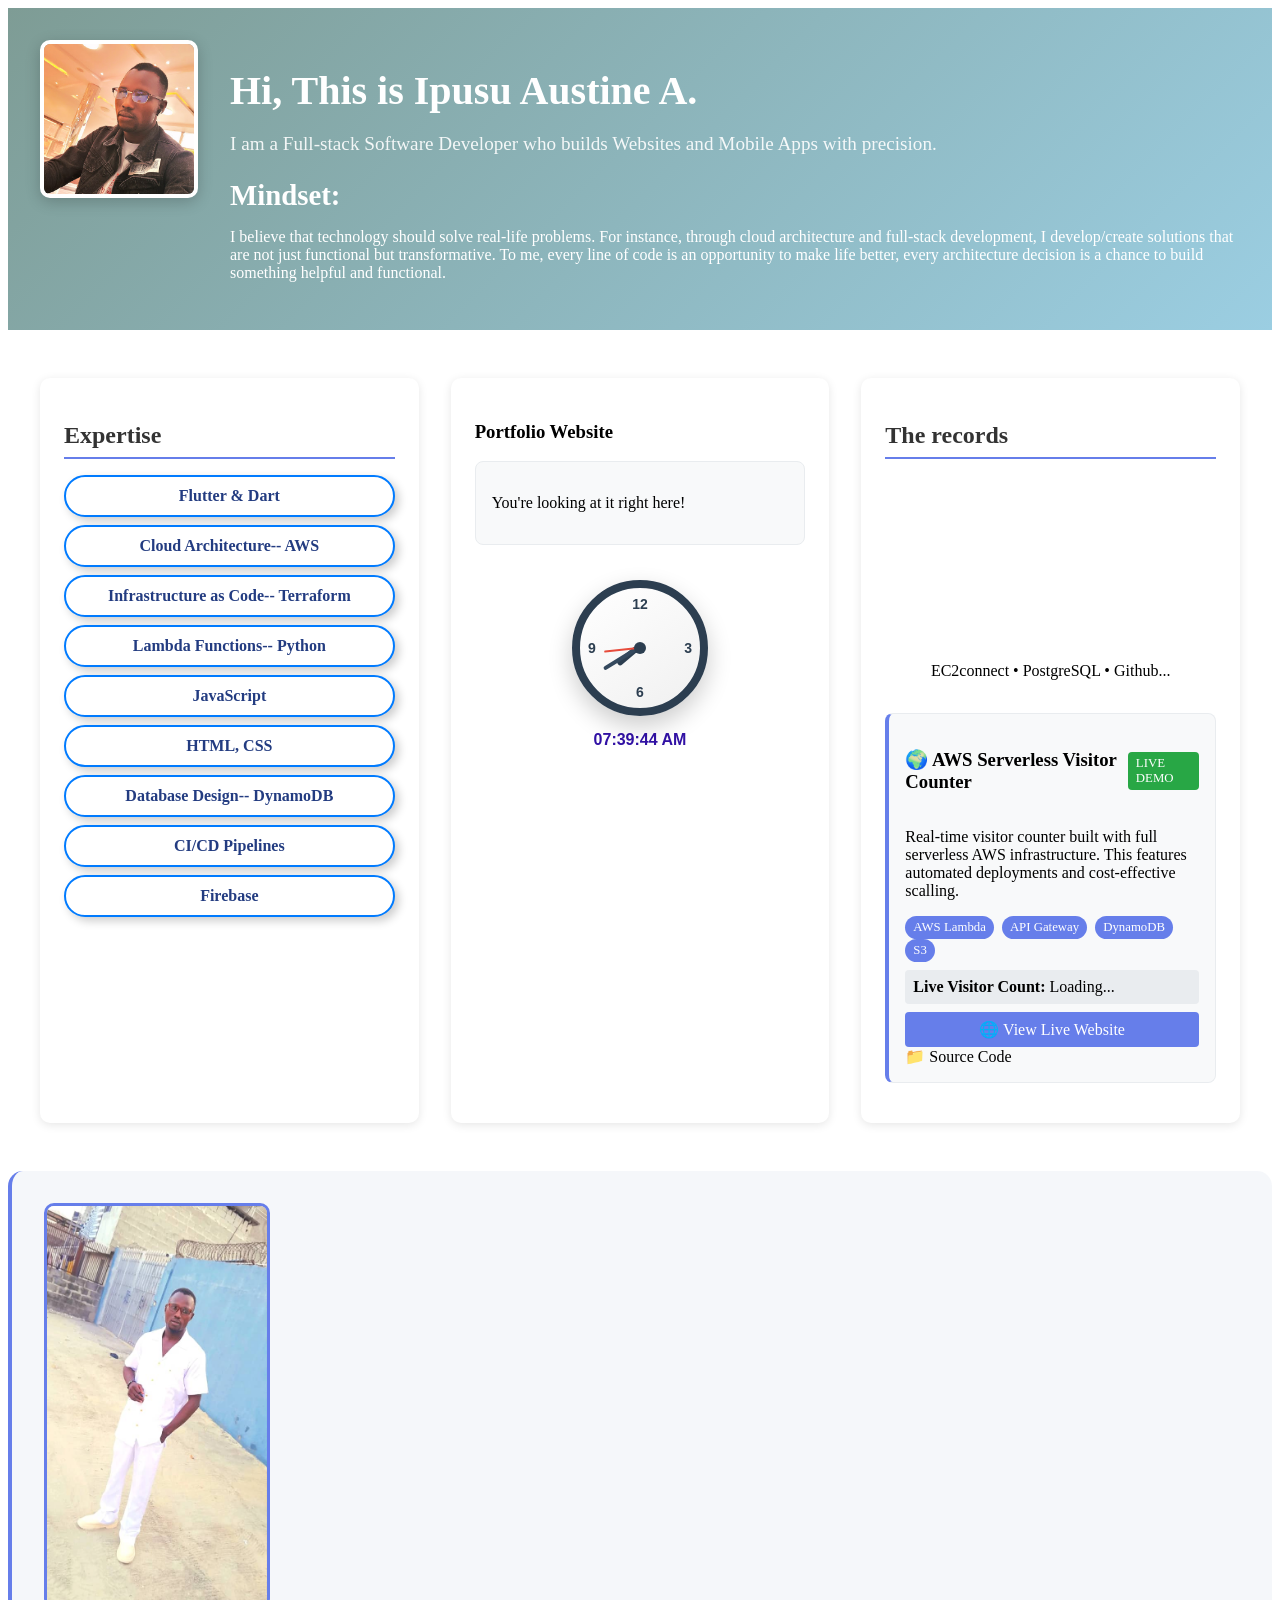
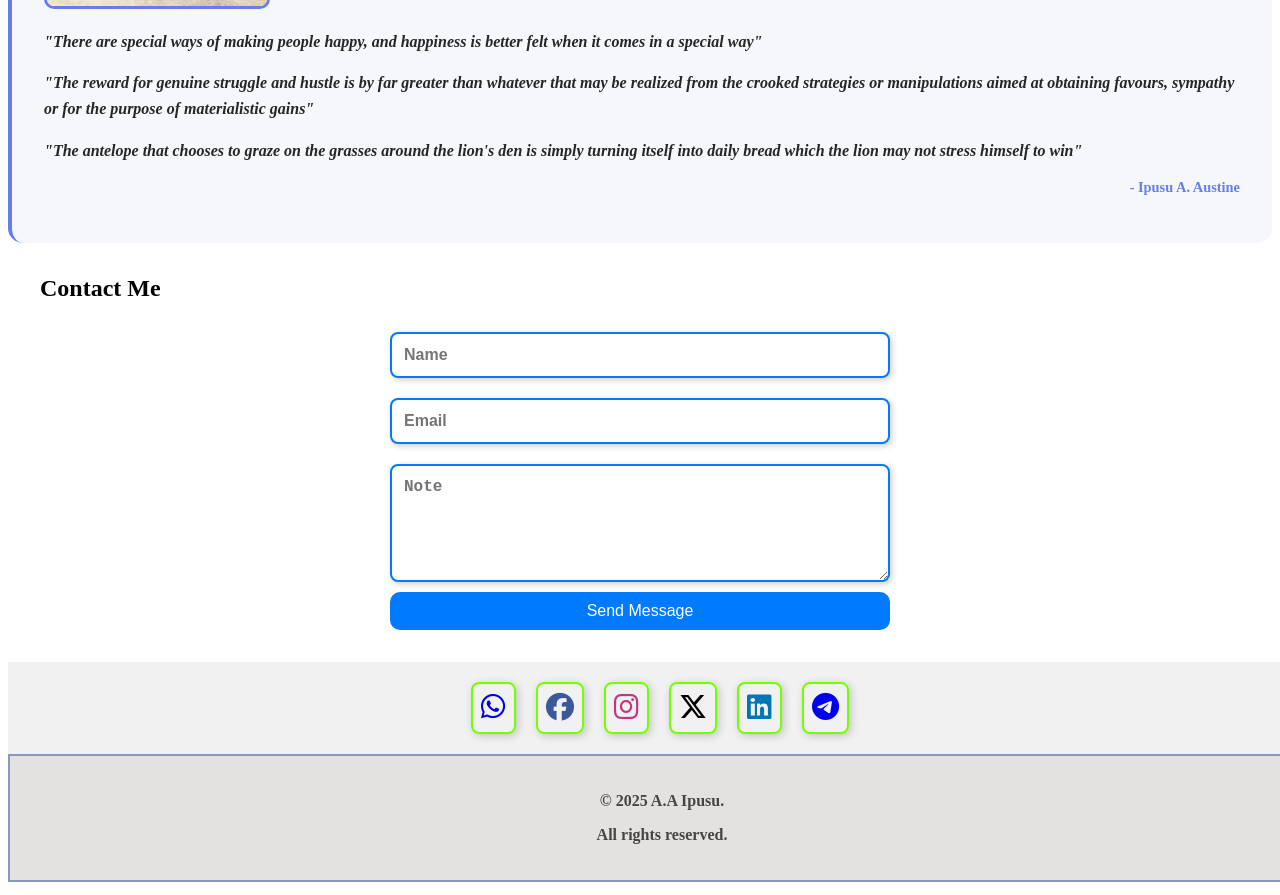
==== commit ddac40d6: "Update index.html" ====
--- a/index.html
+++ b/index.html
@@ -19,7 +19,7 @@
         <p class="subtitle">I am a Full-stack Software Developer who builds Websites and Mobile Apps with precision.</p>
         <div class="belief-section">
           <h2>Mindset:</h2>
-          <p>I believe that technology should solve real-life problems. For instance, through cloud computing and 
+          <p>I believe that technology should solve real-life problems. For instance, through cloud architecture and 
             full-stack development, I develop/create solutions that are not just functional but transformative. To me, every line of code is an opportunity to make life better, every architecture
             decision is a chance to build something helpful and functional.
           </p>
@@ -181,3 +181,4 @@
   <script src="script.js"></script>
 </body>
 </html>
+
--- a/style.css
+++ b/style.css
@@ -1,98 +1,218 @@
-/* Base styles and floating background */
-body {
-  font-family: Arial, sans-serif;
-  margin: 0;
+/* New Header Layout */
+.new-header {
+  background: linear-gradient(135deg, #7e9c95 0%, #9bcee2 100%);
+  color: white;
+  padding: 2rem 0;
+}
+
+.header-content {
+  max-width: 1200px;
+  margin: 0 auto;
+  display: flex;
+  align-items: flex-start;
+  gap: 2rem;
+  padding: 0 2rem;
+}
+
+.profile-left {
+  flex-shrink: 0;
+}
+
+.square-profile {
+  width: 150px;
+  height: 150px;
+  border-radius: 10px;
+  border: 4px solid white;
+  object-fit: cover;
+  box-shadow: 0 4px 15px rgba(0,0,0,0.2); /* Fixed: changed 3 to 0 */
+}
+
+.belief-right {
+  flex: 1;
+}
+
+.belief-right h1 {
+  margin-bottom: 0.5rem;
+  font-size: 2.5rem;
+}
+
+.subtitle {
+  font-size: 1.2rem;
+  margin-bottom: 1.5rem;
+  opacity: 0.9;
+}
+
+.belief-section h2 {
+  margin-bottom: 1rem;
+  font-size: 1.8rem;
+}
+
+.belief-text {
+  font-size: 1.1rem;
+  line-height: 1.6;
+  opacity: 0.9;
+}
+
+/* 3-Column Layout */
+.three-column-section {
+  max-width: 1200px;
+  margin: 3rem auto;
+  display: grid;
+  grid-template-columns: 1fr 1fr 1fr;
+  gap: 2rem;
+  padding: 0 2rem;
+}
+.column {
+  background: white;
+  padding: 1.5rem;
+  border-radius: 10px;
+  box-shadow: 0 2px 10px rgba(0,0,0,0.1);
+}
+/* FIX: Column headings with border lines */
+.three-column-section .column h2 {
+  color: #333;
+  margin-bottom: 1rem;
+  border-bottom: 2px solid #667eea;
+  padding-bottom: 0.5rem;
+  font-size: 1.5rem;
+}
+/* FIX: Skills List as Clickable Buttons */
+.three-column-section .skills-list {
+  list-style: none;
   padding: 0;
-  line-height: 1.4;
-  background: linear-gradient(-45deg, #f8f9fa, #e0f7fa, #fff3e0, #e8f5e9);
-  background-size: 400% 400%;
-  animation: floatBackground 15s ease infinite;
-  color: hsl(0, 0%, 20%);
-  scroll-behavior: smooth;
-}
-
-@keyframes floatBackground {
-  0% { background-position: 0% 50%; }
-  50% { background-position: 100% 50%; }
-  100% { background-position: 0% 50%; }
-}
-
-/* Header */
-header {
- background-color: hsla(200, 3%, 46%, 0.425);
-  color: rgba(255, 255, 255, 0.747);
-  padding: 40px 20px;
+}
+
+.three-column-section .skills-list li {
+  background-color: #ffffff;
+  color: #233c81;
+  border: 2px solid #007bff;
+  padding: 10px 20px;
+  margin-bottom: 0.5rem;
+  border-radius: 25px;
+  font-weight: bold;
+  cursor: pointer;
+  transition: all 0.3s;
+  box-shadow: 4px 4px 10px rgba(0, 0, 0, 0.2);
   text-align: center;
- border: 2px solid #ff0000;
-  box-shadow: 2px 2px 8px rgb(0, 0, 0);
-}
+}
+
+.three-column-section .skills-list li:hover {
+  background-color: #007bff;
+  color: white;
+  transform: translateY(-2px);
+}
+/* Project Cards in Column */
+.project-card {
+  background: #f8f9fa;
+  padding: 1rem;
+  border-radius: 8px;
+  margin-bottom: 1rem;
+  border: 1px solid #e9ecef;
+}
+
+.project-card.featured {
+  border-left: 4px solid #667eea;
+}
+
+.project-header {
+  display: flex;
+  justify-content: space-between;
+  align-items: center;
+  margin-bottom: 0.5rem;
+}
+
+.live-badge {
+  background: #28a745;
+  color: white;
+  padding: 0.25rem 0.5rem;
+  border-radius: 4px;
+  font-size: 0.8rem;
+}
+
+.tech-stack {
+  margin: 0.5rem 0;
+}
+
+.tech-pill {
+  background: #667eea;
+  color: white;
+  padding: 0.25rem 0.5rem;
+  border-radius: 12px;
+  font-size: 0.8rem;
+  margin-right: 0.25rem;
+  display: inline-block;
+}
+
+.live-demo {
+  margin: 0.5rem 0;
+  padding: 0.5rem;
+  background: #e9ecef;
+  border-radius: 4px;
+}
+
+.project-links a {
+  display: block;
+  background: #667eea;
+  color: white;
+  padding: 0.5rem;
+  text-align: center;
+  border-radius: 4px;
+  text-decoration: none;
+  margin-top: 0.5rem;
+}
+
+.project-links a:hover {
+  background: #5a6fd8;
+}
+
+/* Video Showcase in Column */
 .video-showcase {
-    max-width: 800px;
-    margin: 40px auto;
-    text-align: center;
+  margin-bottom: 1rem;
 }
 
 .video-container {
-    position: relative;
-    border-radius: 15px;
-    overflow: hidden;
-    box-shadow: 0 15px 35px rgba(0,0,0,0.3);
+  position: relative;
+  border-radius: 8px;
+  overflow: hidden;
 }
 
 .video-container video {
-    width: 100%;
-    height: auto;
-    display: block;
+  width: 100%;
+  border-radius: 8px;
 }
 
 .video-overlay {
-    position: absolute;
-    bottom: 0;
-    left: 0;
-    right: 0;
-    background: linear-gradient(transparent, rgba(199, 207, 211, 0.8));
-    color: rgba(255, 255, 255, 0);
-    padding: 30px 20px;
-    text-align: center;
-}
-
-.video-overlay h3 {
-    margin: 0 0 8px 0;
-    font-size: 1.5em;
-}
-
-.video-overlay p {
-    margin: 0;
-    opacity: 0.9;
-}
-.profile-img {
-  width: 160px;
-  height: 160px;
-  border-radius: 50%;
-  margin-top: 20px;
-  border: 4px solid rgb(255, 255, 255);
-  object-fit: cover;
-  transition: transform 0.3s ease-in-out;
-}
-.profile-img:hover {
-  transform: scale(1.05);
-}
-section.visible {
+  position: -ms-page;
+  bottom: 0;
+  left: 0;
+  right: 0;
+  background: black(129, 34, 113);
+  color: white(230, 217, 229);
+  padding: 0.1rem;
+  text-align: center;
   opacity: 1;
-  transform: translateY(0);
-}
+}
+
+/* Contact Section */
+.contact {
+  max-width: 1200px;
+  margin: 2rem auto;
+  padding: 0 2rem;
+}
+
+/* FIX: Clock Container Alignment */
 .clock-container {
-    text-align: center;
-    margin: 40px auto;
-    padding: 20px;
+    text-align: center; /* Changed from Left to center */
+    margin: 20px auto; /* Reduced margin for better fit in column */
+    padding: 15px;
 }
 
 .clock {
-    width: 100px;
-    height: 100px;
+    width: 120px; /* Slightly larger for better visibility */
+    height: 120px;
     border: 8px solid #2c3e50;
     border-radius: 50%;
-    margin: 0 auto 20px;
+    margin: 0 auto 15px;
     position: relative;
     background: linear-gradient(145deg, #ffffff, #f0f0f0);
     box-shadow: 0 10px 25px rgba(0,0,0,0.2);
@@ -108,28 +228,28 @@
 
 .hour-hand {
     width: 6px;
-    height: 20px;
+    height: 25px; /* Adjusted for better proportions */
     background: #2c3e50;
     margin-left: -3px;
 }
 
 .minute-hand {
     width: 4px;
-    height: 35px;
+    height: 40px; /* Adjusted for better proportions */
     background: #34495e;
     margin-left: -2px;
 }
 
 .second-hand {
     width: 2px;
-    height: 30px;
+    height: 35px; /* Adjusted for better proportions */
     background: #e74c3c;
     margin-left: -1px;
 }
 
-.center-circle {
-    width: 4px;
-    height: 4px;
+.center-circle { /* FIX: Changed from Left-circle to center-circle */
+    width: 12px;
+    height: 12px;
     background: #2c3e50;
     border-radius: 50%;
     position: absolute;
@@ -141,23 +261,25 @@
 
 .clock-text {
     font-family: Arial, sans-serif;
-    font-size: 18px;
+    font-size: 16px;
     color: #3111a5;
-    margin-top: 15px;
+    margin-top: 10px;
     font-weight: bold;
+    text-align: center; /* Ensure text is centered */
 }
 .number {
     position: absolute;
     font-family: Arial, sans-serif;
     font-weight: bold;
     color: #2c3e50;
-    font-size: 16px;
-}
-
-.number-12 { top: 10px; left: 50%; transform: translateX(-50%); }
-.number-3 { top: 50%; right: 10px; transform: translateY(-50%); }
-.number-6 { bottom: 10px; left: 50%; transform: translateX(-50%); }
-.number-9 { top: 50%; left: 10px; transform: translateY(-50%); }
+    font-size: 14px;
+}
+
+.number-12 { top: 8px; left: 50%; transform: translateX(-50%); }
+.number-3 { top: 50%; right: 8px; transform: translateY(-50%); }
+.number-6 { bottom: 8px; left: 50%; transform: translateX(-50%); }
+.number-9 { top: 50%; left: 8px; transform: translateY(-50%); }
+
 /* Section headings */
 section {
   padding: 40px 20px;
@@ -165,141 +287,101 @@
   transform: translateY(30px);
   transition: opacity 0.8s ease-out, transform 0.8s ease-out;
 }
-/* Skills - stylish, clickable-like buttons */
-.skills ul {
-  list-style-type: none;
-  padding: 0;
-  display: flex;
-  flex-wrap: wrap;
-  justify-content: center;
-  gap: 15px;
-}
-
-.skills li {
-  background-color: #ffffffd8;
-  color: #233c81;
-  border: 2px solid #007bff;
-  padding: 10px 20px;
-  border-radius: 25px;
-  font-weight: bold;
-  cursor: pointer;
-  transition: all 0.3s;
-  box-shadow: 2px 2px 10px rgb(0, 0, 0);
-}
-
-.skills li:hover {
-  background-color: #007bff;
-  color: white;
-}
-/* Projects */
-.project-card {
-  background-color: #ffffff;
-  border: 1px solid #dddddd;
-  padding: 12px;
-  border: 2px solid #007bff;
-  margin: 15px 0;
-  font-weight: bold;
-  border-radius: 6px;
-  box-shadow: 2px 2px 10px rgb(0, 0, 0);
-}
+
+section.visible {
+  opacity: 1;
+  transform: translateY(0);
+}
+
+/* Keep your existing styles for other sections */
+.profile-img {
+  width: 160px;
+  height: 160px;
+  border-radius: 50%;
+  margin-top: 20px;
+  border: 4px solid rgb(255, 255, 255);
+  object-fit: cover; /* Changed from square to cover */
+  transition: transform 0.5s ease-in-out;
+}
+.profile-img:hover {
+  transform: scale(1.05);
+}
+
 /* Project Showcase Styles */
 .project-showcase {
     margin: 3rem 0;
 }
-
-.project-card {
-    background: #fff;
-    border-radius: 12px;
-    padding: 2rem;
-    box-shadow: 0 4px 20px rgba(0,0,0,0.1);
-    border-left: 5px solid #667eea;
-    margin: 2rem 0;
-}
-
-.project-header {
-    display: flex;
-    justify-content: space-between;
-    align-items: center;
-    margin-bottom: 1rem;
-}
-
-.project-header h3 {
-    color: #333;
-    margin: 0;
-    font-size: 1.5rem;
-}
-
-.live-badge {
-    background: #27ae60;
-    color: white;
-    padding: 0.3rem 0.8rem;
-    border-radius: 20px;
-    font-size: 0.8rem;
-    font-weight: bold;
-}
-
-.tech-stack {
-    margin: 1.5rem 0;
-}
-
-.tech-pill {
-    display: inline-block;
-    background: #f1f3f4;
-    color: #333;
-    padding: 0.4rem 1rem;
-    border-radius: 20px;
-    font-size: 0.9rem;
-    margin: 0.3rem;
-    border: 1px solid #ddd;
-}
-
-.live-demo {
-    background: #f8f9fa;
-    padding: 1rem;
-    border-radius: 8px;
-    margin: 1.5rem 0;
-}
-
-.visitor-stats {
-    text-align: center;
-    font-size: 1.1rem;
-}
-
-.project-links {
-    display: flex;
-    gap: 1rem;
-    margin-top: 1.5rem;
-}
-
-.demo-link, .code-link {
-    flex: 1;
-    text-align: center;
-    padding: 0.8rem 1.5rem;
-    border-radius: 6px;
-    text-decoration: none;
-    font-weight: 600;
-    transition: all 0.3s ease;
-}
-
-.demo-link {
-    background: #667eea;
-    color: white;
-}
-
-.demo-link:hover {
-    background: #5a6fd8;
-    transform: translateY(-2px);
-}
-
-.code-link {
-    background: transparent;
-    color: #667eea;
-    border: 2px solid #667eea;
-}
-
-.code-link:hover {
-    background: #667eea;
-    color: white;
+/* Quotes Section Styling - Side by Side */
+.quotes-section {
+  background: linear-gradient(135deg, #f5f7fa 100%, #c3cfe2 100%);
+  border-radius: 15px;
+  padding: 2rem;
+  box-shadow: 4 4px 15px rgba(0,0,0,0.1);
+  border-left: 4px solid #667eea;
+  display: flex; /* Changed to flex for side-by-side */
+  align-items: center;
+  gap: 2.0rem;
+  text-align: left; /* Changed from center */
+  max-width: 1200px;
+  margin: 0 auto;
+  width: 90;
+}
+
+.quotes-image {
+  flex-shrink: 0; /* Prevent image from shrinking */
+  margin-bottom: 0; /* Remove bottom margin */
+}
+
+.square-image {
+  width: 220px; /* Slightly smaller for side-by-side */
+  height: 400px;
+  border-radius: 10px;
+  border: 3px solid #667eea;
+  object-fit: top;
+  box-shadow: 4 4px 10px rgba(0,0,0,0.2);
+  /* Remove margin: 0 auto since we're using flex */
+}
+
+.quotes-text {
+  flex: 1; /* Take remaining space */
+  color: #333;
+}
+
+.quotes-text blockquote {
+  font-size: 1.0rem;
+  font-style: italic;
+  font-weight: bolder;
+  line-height: 1.6;
+  margin: 0 0 1rem 0; /* Adjusted margins */
+  color: #252627;
+  position: relative;
+}
+
+.quotes-text blockquote::before {
+  content: "";
+  font-size: 2.5rem;
+  color: #667eea;
+  position: absolute;
+  left: -15px;
+  top: -15px;
+  opacity: 0.3;
+}
+
+.quotes-text blockquote::after {
+  content: "";
+  font-size: 2.5rem;
+  color: #667eea;
+  position: absolute;
+  right: -15px;
+  bottom: -25px;
+  opacity: 0.3;
+}
+
+.quote-author {
+  font-weight: bold;
+  color: #667eea;
+  font-size: 0.9rem;
+  text-align: right;
 }
 /* Contact Form */
 .contact form {
@@ -318,7 +400,7 @@
   font-size: 16px;
   font-weight: bold;
   border: 2px solid #007bff;
-  box-shadow: 2px 2px 6px rgb(0, 0, 0);
+  box-shadow: 2px 2px 6px rgba(0, 0, 0, 0.2);
 }
 
 .contact button {
@@ -335,7 +417,7 @@
 .contact button:hover {
   background-color: #0056b3;
   border: 2px solid #73ff00;
-  box-shadow: 2px 2px 8px rgb(0, 0, 0);
+  box-shadow: 2px 2px 8px rgba(0, 0, 0, 0.2);
 }
 
 /* Success message */
@@ -362,7 +444,9 @@
   font-size: 28px;
   transition: transform 0.3s;
   border: 2px solid #73ff00;
-  box-shadow: 2px 2px 8px rgb(0, 0, 0);
+  box-shadow: 2px 2px 8px rgba(0, 0, 0, 0.2);
+  padding: 8px;
+  border-radius: 8px;
 }
 
 /* Brand Colors */
@@ -377,22 +461,19 @@
 .social-links a:hover {
   transform: scale(1.2);
 }
-
-/* Footer */
-footer {
-  text-align: center;
-  padding: 20px;
-  background-color: hsla(22, 45%, 45%, 0.596);
-  color: #21759c;
-  font-weight: bold;
-  border: 2px solid #793c19;
-}
-
 /* Responsive Design */
-@media (max-width: 700px) {
-  .skills ul {
+@media (max-width: 768px) {
+  .header-content {
     flex-direction: column;
-    align-items: center;
+    text-align: center;
+  }
+  
+  .three-column-section {
+    grid-template-columns: 1fr;
+  }
+  
+  .profile-left {
+    align-self: center;
   }
 
   .social-links {
@@ -403,4 +484,64 @@
     width: 90%;
     padding: 0 10px;
   }
-}
+  .quotes-section {
+    flex-direction: column;
+    text-align: center;
+    width: 100%;
+    padding: 1.5rem;
+            }
+}
+/* Fix Overall Layout - Full Width Sections */
+.three-column-section {
+  max-width: 1200px;
+  margin: 3rem auto;
+  display: grid;
+  grid-template-columns: 1fr 1fr 1fr;
+  gap: 2rem;
+  padding: 0 2rem;
+}
+
+/* Contact Section - Full Width Below Columns */
+.contact {
+  max-width: 1200px;
+  margin: 2rem auto;
+  padding: 0 2rem;
+  grid-column: 1 / -1; /* Force full width */
+  width: 100%;
+  clear: both; /* Clear any floats */
+}
+
+/* Social Links - Full Width */
+.social-links {
+  display: flex;
+  justify-content: center;
+  gap: 20px;
+  padding: 20px;
+  background-color: #f1f1f1;
+  width: 100%;
+  max-width: 1200; /* Remove any max-width restrictions */
+  margin: 0 auto;
+}
+/* Footer */
+footer {
+  text-align: center;
+  padding: 25px;
+  background-color: hsl(300, 2%, 75%);
+  color: #090a0a;
+  font-weight: bold;
+  border: 2px solid #6860e0;
+  width: 100%;
+}
+
+/* Footer - Full Width */
+footer {
+  text-align: center;
+  padding: 20px;
+  background-color: hsla(30, 4%, 81%, 0.596);
+  color: #464444;
+  font-weight: bold;
+  border: 2px solid #8898c2;
+  width: 100%;
+  max-width: none; /* Remove any max-width restrictions */
+  margin: 0 auto;
+}
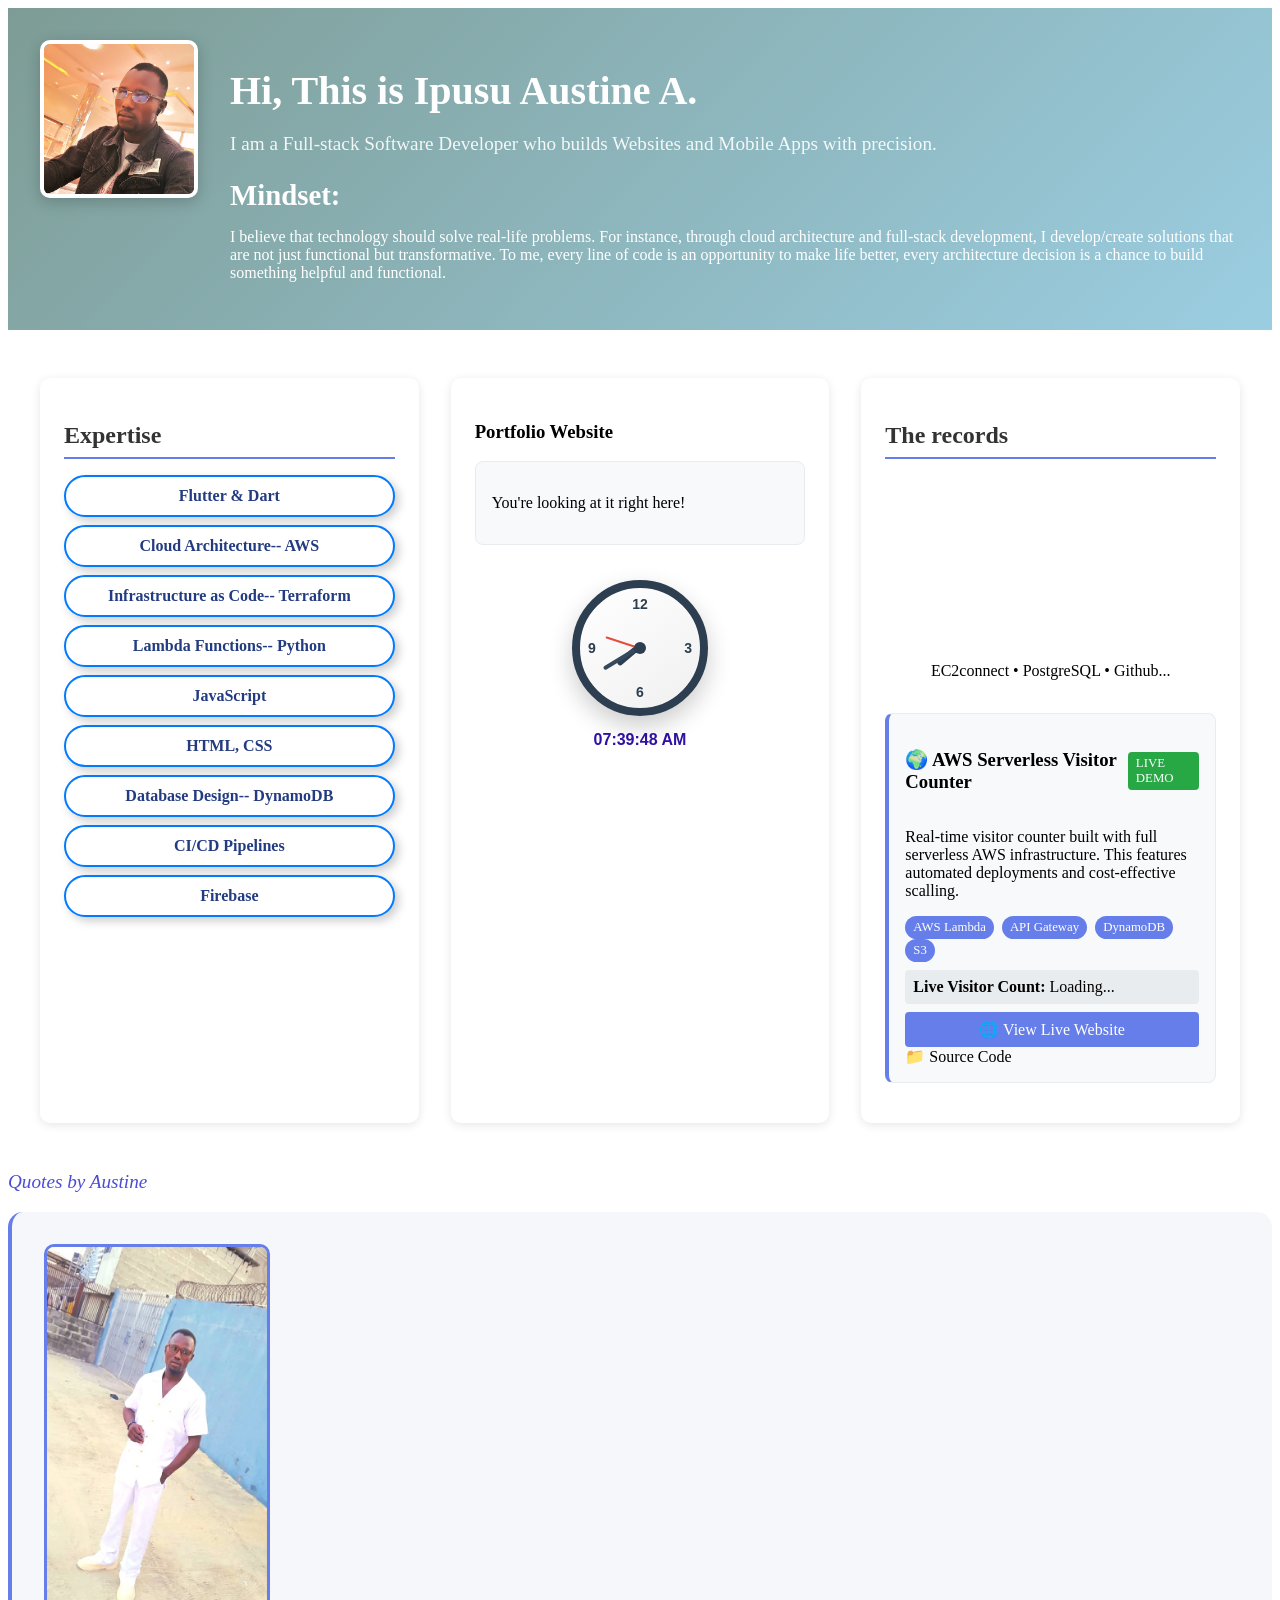
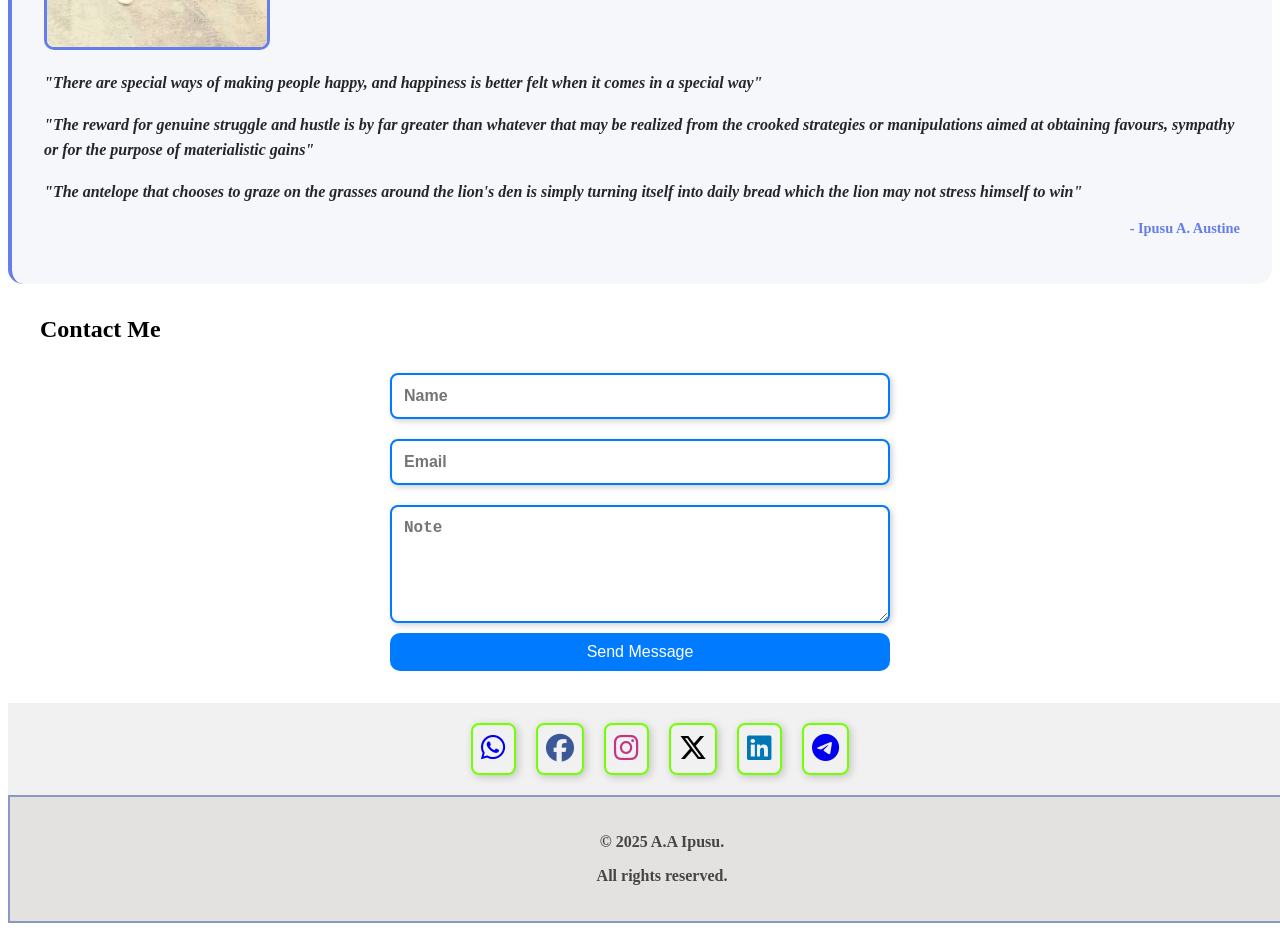
==== commit 7cc010dd: "Fix HTML encoding issues in index.html" ====
--- a/index.html
+++ b/index.html
@@ -114,6 +114,9 @@
   </section>
 
   <!-- Quotes Section (FULL WIDTH - Outside the 3-column section) -->
+  <div class="quotes-title">
+   <p>Quotes by Austine</p>
+   </div>
   <section class="quotes-section">
     <div class="quotes-content">
       <div class="quotes-image">
@@ -182,3 +185,4 @@
 </body>
 </html>
 
+
--- a/style.css
+++ b/style.css
@@ -331,7 +331,11 @@
   flex-shrink: 0; /* Prevent image from shrinking */
   margin-bottom: 0; /* Remove bottom margin */
 }
-
+.quotes-title {  /* Quotes-title Styling  */
+ font-size: 1.2rem;
+ font-style: italic;
+ color: #4c4cd6;
+}
 .square-image {
   width: 220px; /* Slightly smaller for side-by-side */
   height: 400px;
@@ -545,3 +549,4 @@
   max-width: none; /* Remove any max-width restrictions */
   margin: 0 auto;
 }
+
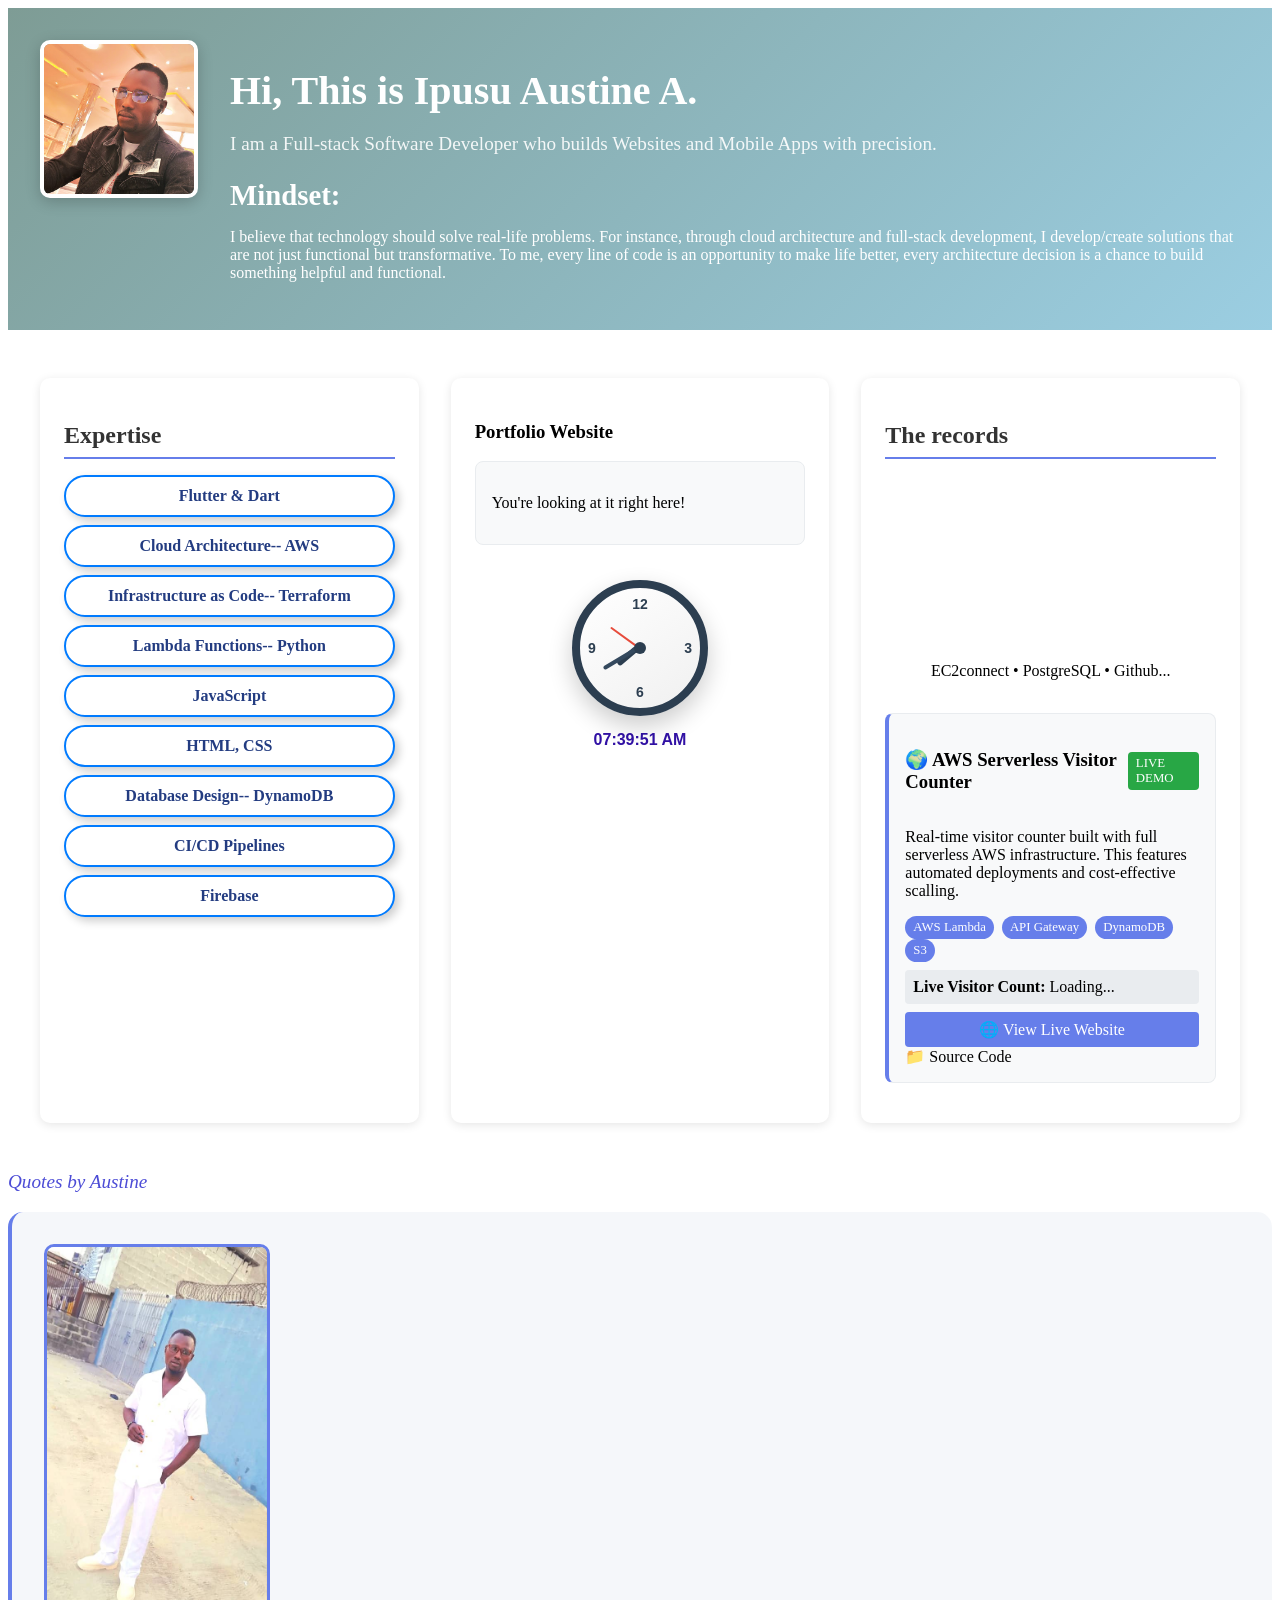
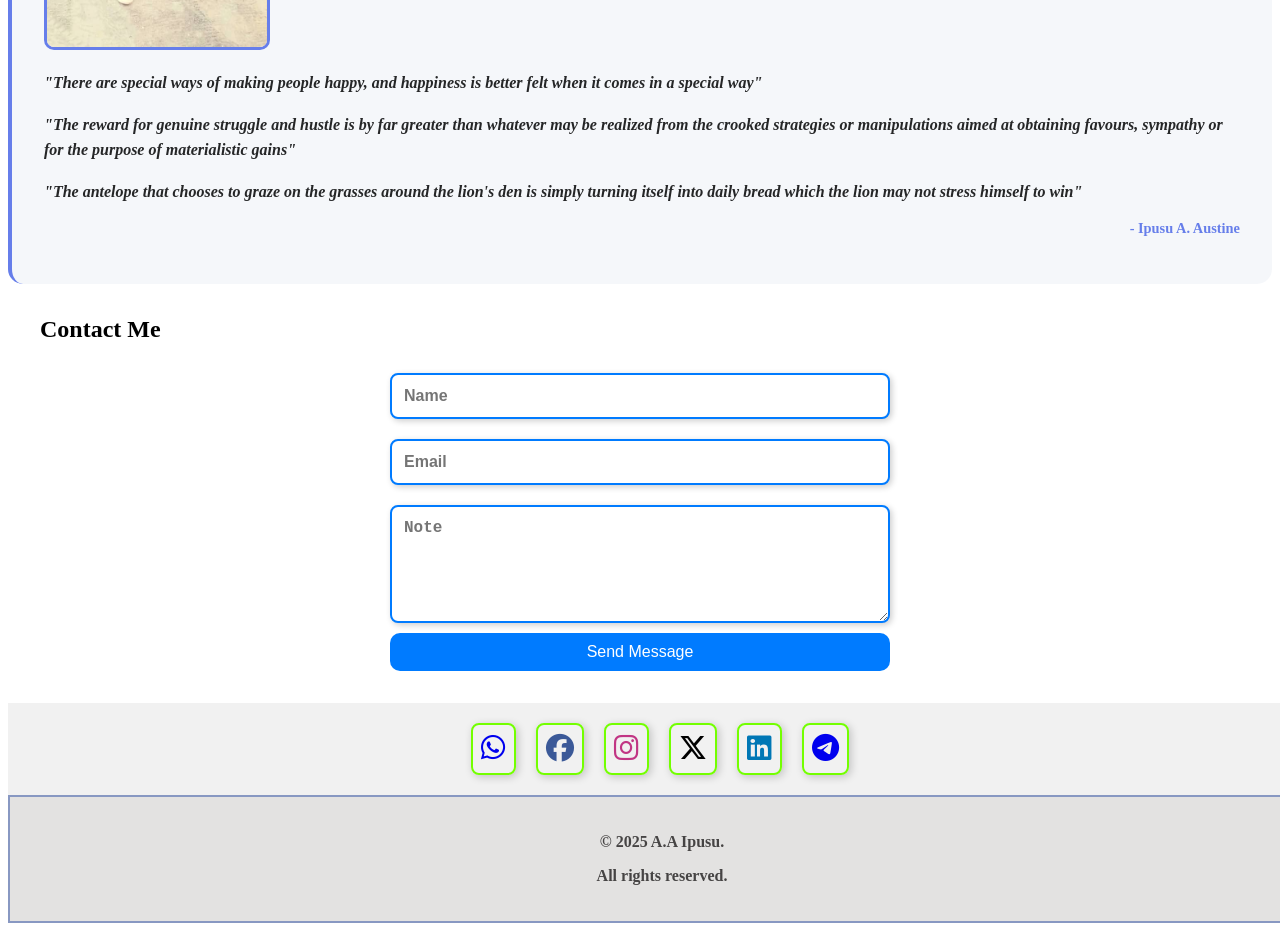
==== commit f05bedd8: "Fix formatting issues in index.html" ====
--- a/index.html
+++ b/index.html
@@ -125,7 +125,7 @@
       <div class="quotes-text">
         <blockquote>
           <p>"There are special ways of making people happy, and happiness is better felt when it comes in a special way"</p>
-         <p>"The reward for genuine struggle and hustle is by far greater than whatever that may be realized from the crooked strategies or manipulations aimed at obtaining favours, sympathy or for the purpose of materialistic gains"
+         <p>"The reward for genuine struggle and hustle is by far greater than whatever may be realized from the crooked strategies or manipulations aimed at obtaining favours, sympathy or for the purpose of materialistic gains"
         </p>
     <p>"The antelope that chooses to graze on the grasses around the lion's den is simply turning itself into daily bread which the lion may not stress himself to win"</p>
   </blockquote>    
@@ -186,3 +186,4 @@
 </html>
 
 
+
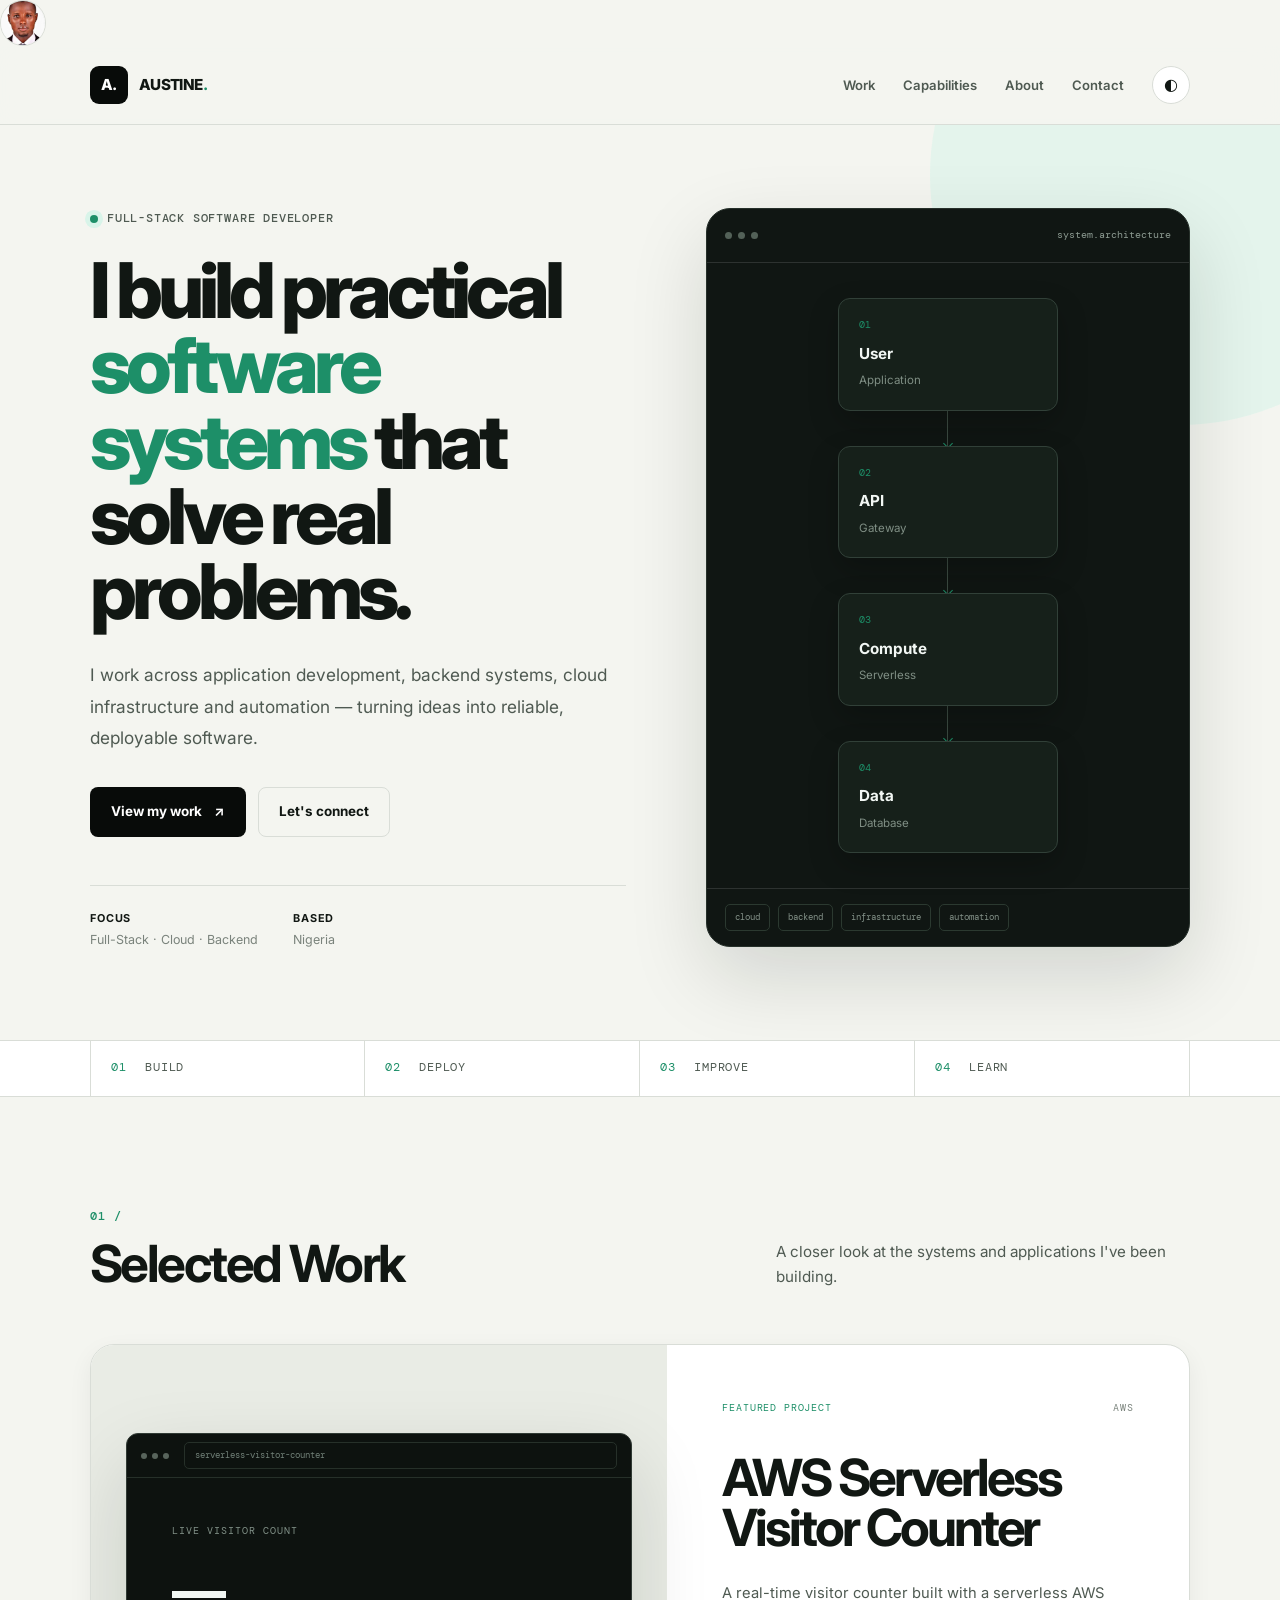
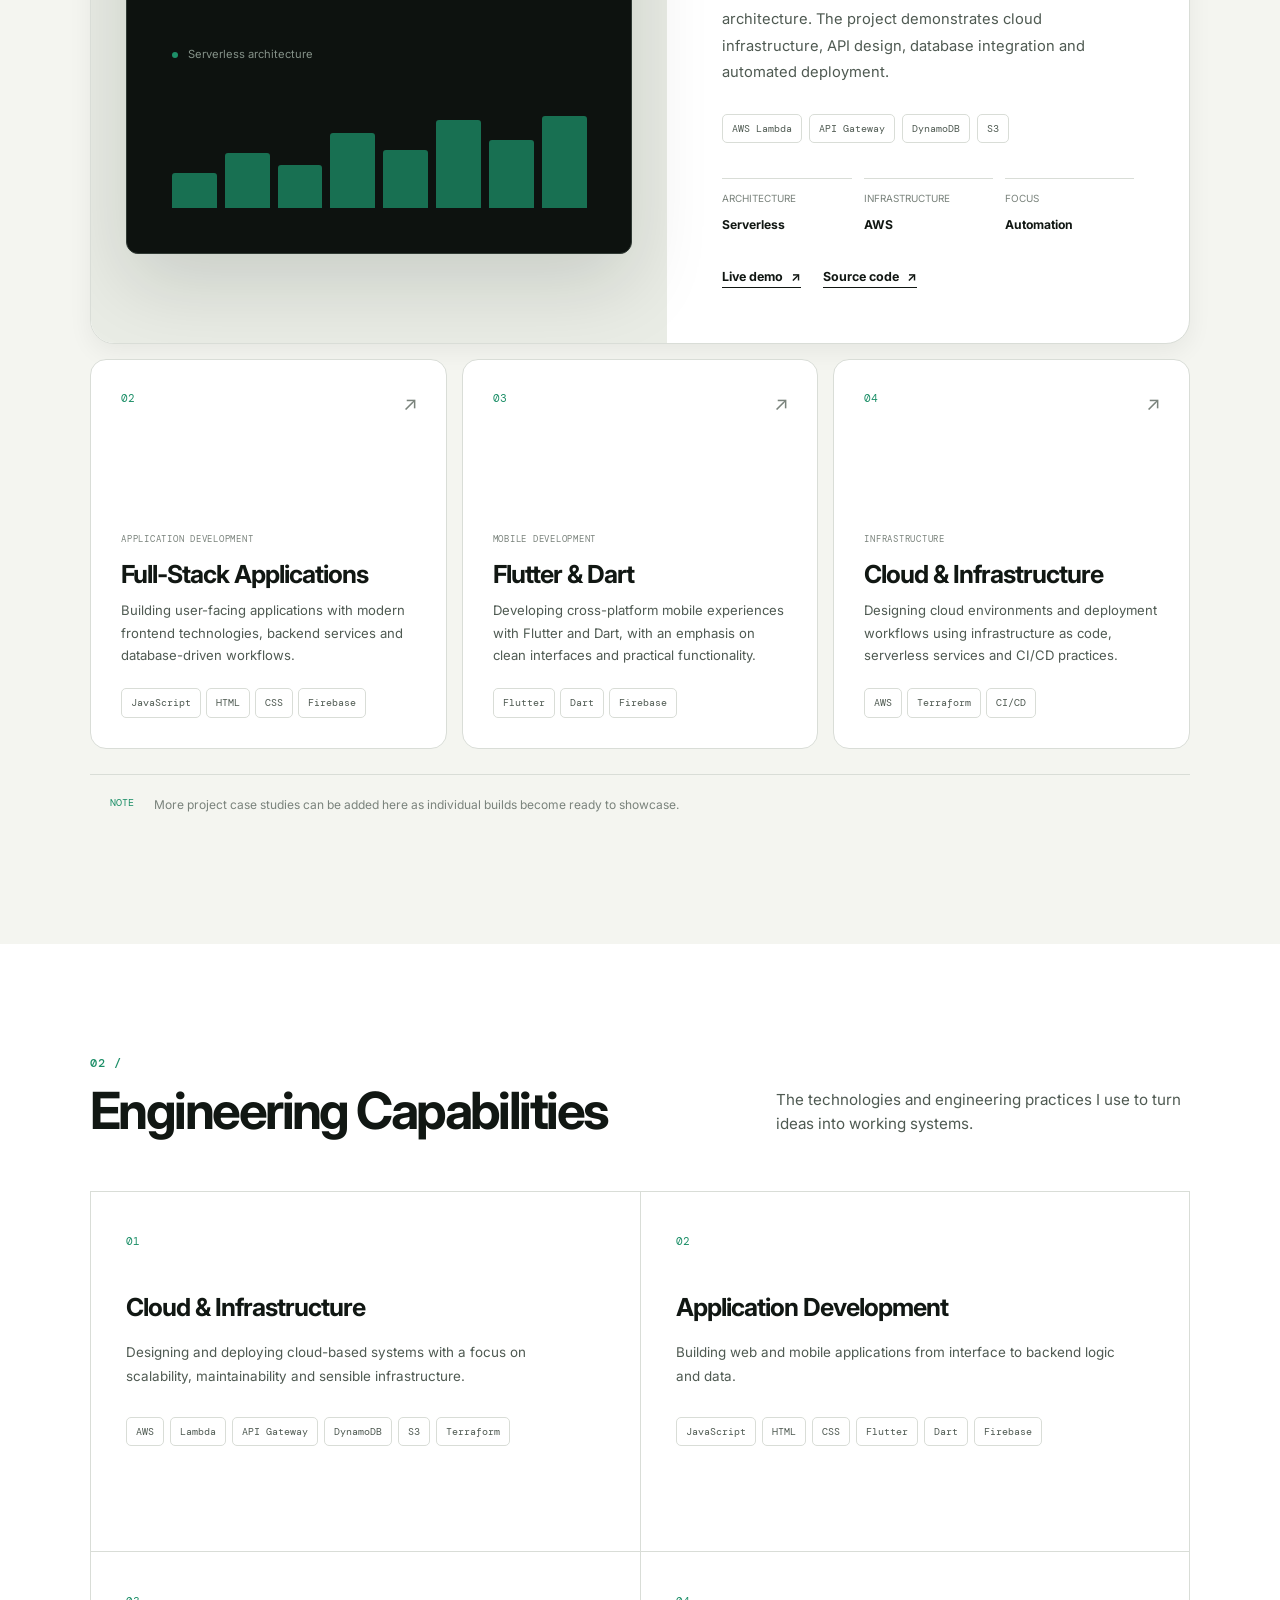
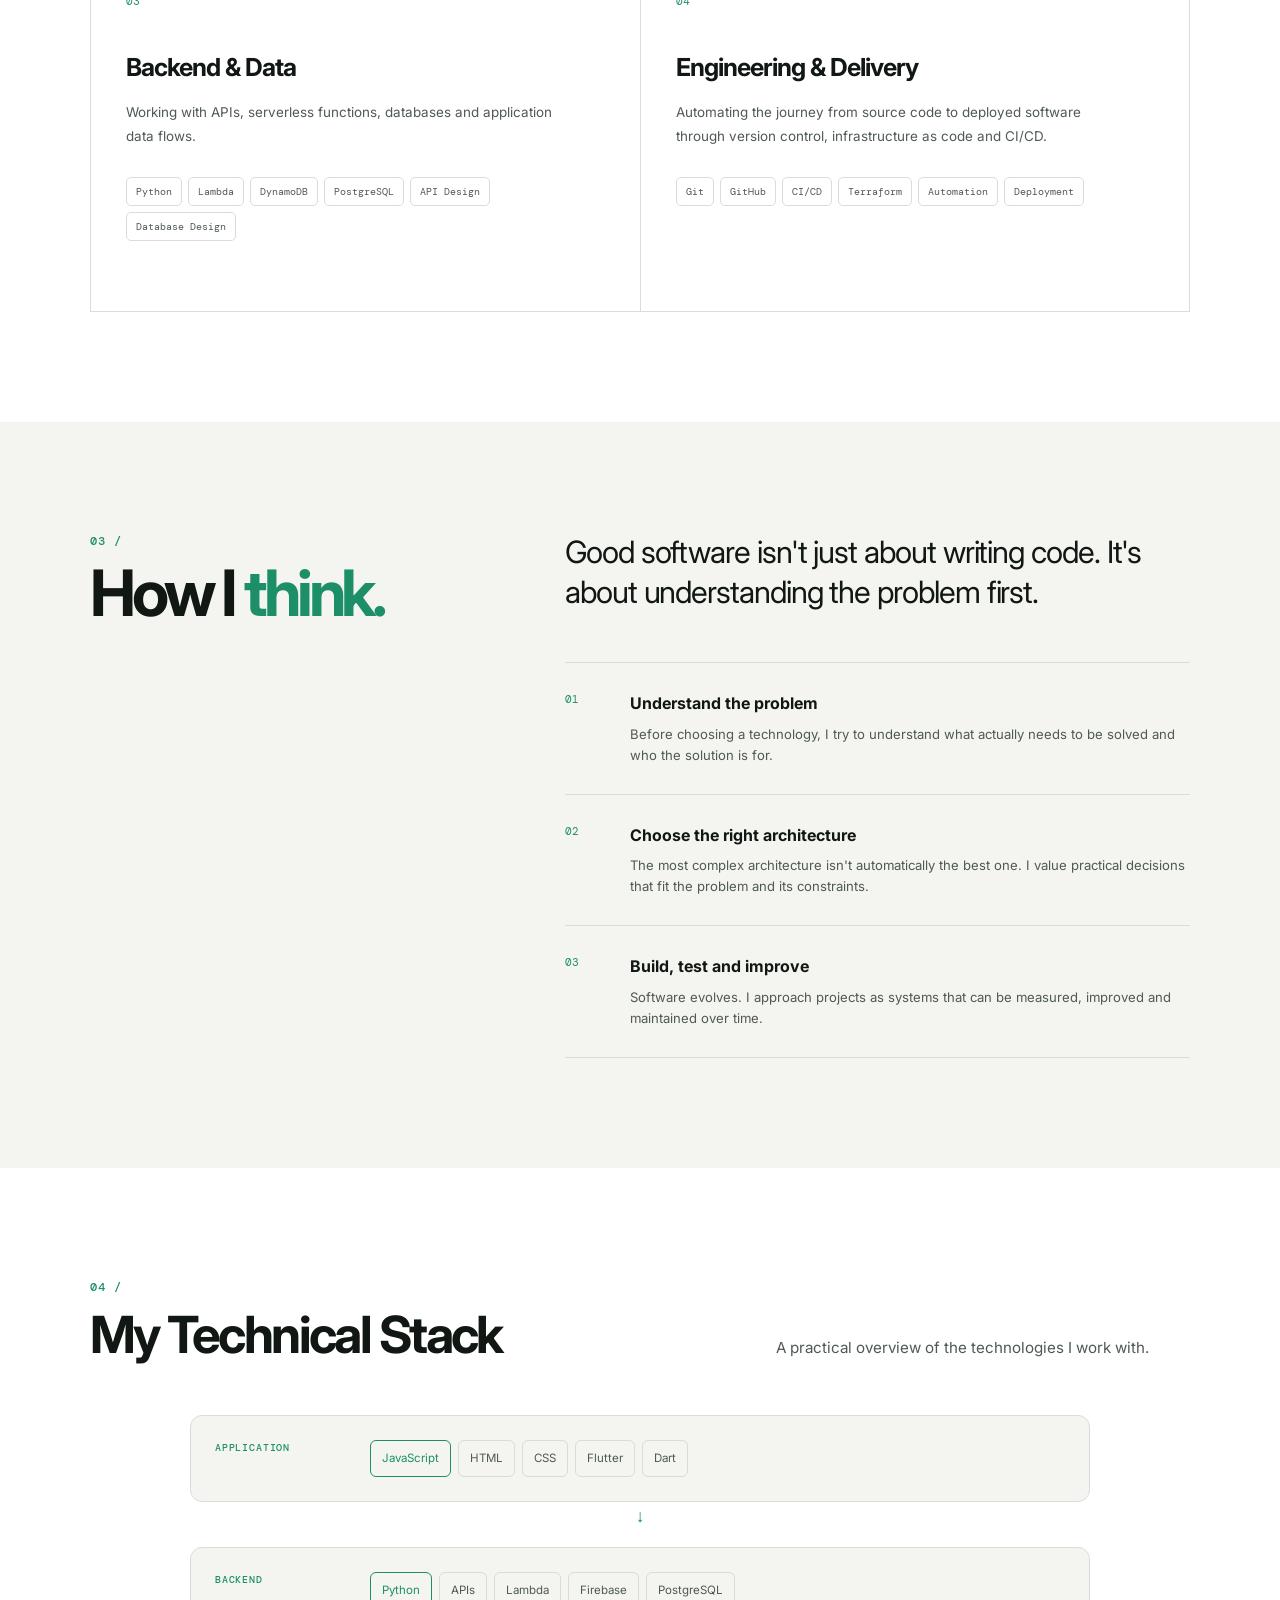
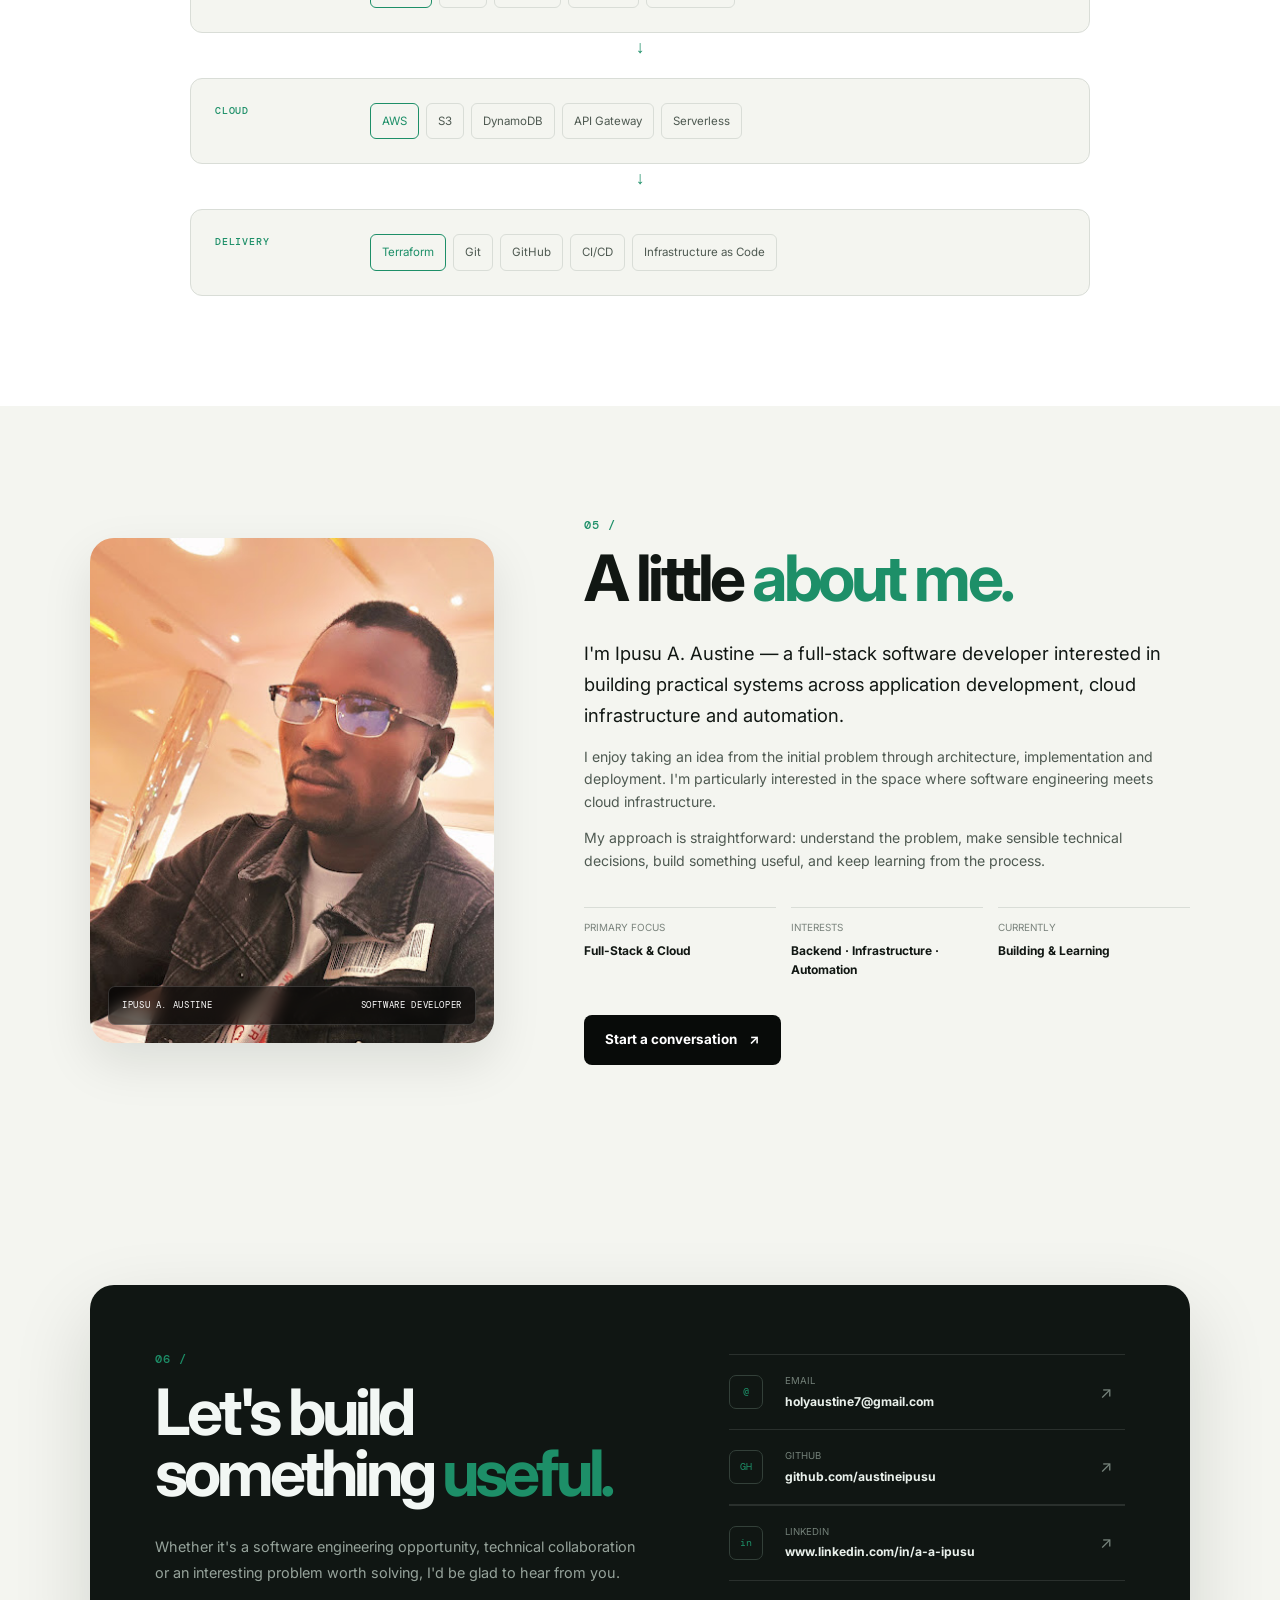
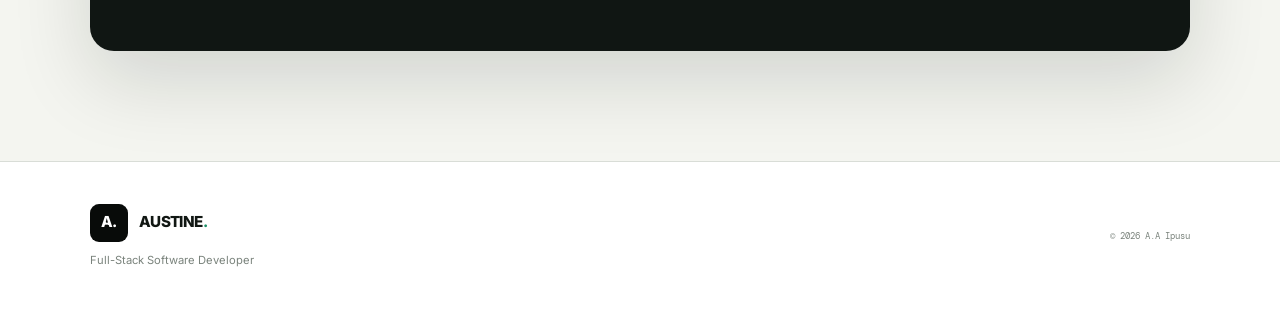
==== commit 504ab741: "Portfolio v1.1.0" ====
--- a/index.html
+++ b/index.html
@@ -1,189 +1,1253 @@
-<!DOCTYPE html>
-<html lang="en">
-<head>
-  <meta charset="UTF-8" />
-  <meta name="viewport" content="width=device-width, initial-scale=1.0" />
-  <title>My Techrecord</title>
-  <link rel="stylesheet" href="style.css" />
-  <link rel="stylesheet" href="https://cdnjs.cloudflare.com/ajax/libs/font-awesome/6.5.0/css/all.min.css" />
-</head>
-<body>
-  <!-- New Header Layout -->
-  <header class="new-header">
-    <div class="header-content">
-      <div class="profile-left">
-        <img src="profile.jpg" alt="My Profile Image" class="square-profile" />
-      </div>
-      <div class="belief-right">
-        <h1>Hi, This is Ipusu Austine A.</h1>
-        <p class="subtitle">I am a Full-stack Software Developer who builds Websites and Mobile Apps with precision.</p>
-        <div class="belief-section">
-          <h2>Mindset:</h2>
-          <p>I believe that technology should solve real-life problems. For instance, through cloud architecture and 
-            full-stack development, I develop/create solutions that are not just functional but transformative. To me, every line of code is an opportunity to make life better, every architecture
-            decision is a chance to build something helpful and functional.
-          </p>
-        </div>
-      </div>
-    </div>
-  </header>
-
-  <!-- 3-Column Middle Section -->
-  <section class="three-column-section">
-    <div class="column">
-      <h2>Expertise</h2>
-      <ul class="skills-list">
-        <li>Flutter & Dart</li>
-        <li>Cloud Architecture-- AWS</li>
-        <li>Infrastructure as Code-- Terraform</li>
-        <li>Lambda Functions-- Python</li>
-        <li>JavaScript</li>
-        <li>HTML, CSS</li>
-        <li>Database Design-- DynamoDB</li>
-        <li>CI/CD Pipelines</li>
-        <li>Firebase</li>
-      </ul>
-    </div>
-
-    <!-- Column 2: Clock/portfolio intro -->
-    <div class="column">
-      <h3>Portfolio Website</h3>
-      <div class="project-card">
-        <p>You're looking at it right here!</p>
-      </div>
-
-      <div class="clock-container">
-        <div class="clock">
-          <div class="hand hour-hand"></div>
-          <div class="hand minute-hand"></div>
-          <div class="hand second-hand"></div>
-          <div class="center-circle"></div>
-          <div class="number number-12">12</div>
-          <div class="number number-3">3</div>
-          <div class="number number-6">6</div>
-          <div class="number number-9">9</div>
-        </div>
-        <p class="clock-text"></p>
-      </div>
-    </div>
-
-    <!-- Column 3: Projects -->
-    <div class="column">
-      <h2>The records</h2>
-      
-      <!-- Video Showcase -->
-      <div class="video-showcase">
-        <div class="video-container">
-          <video autoplay muted loop playsinline>
-            <source src="project_display.mp4" type="video/mp4">
-            Your browser does not support the video tag.
-          </video>
-          <div class="video-overlay">
-            <p>EC2connect • PostgreSQL • Github...</p>
-          </div>
-        </div>
-      </div>
-
-      <!-- AWS Project -->
-      <div class="project-card featured">
-        <div class="project-header">
-          <h3>🌍 AWS Serverless Visitor Counter</h3>
-          <span class="live-badge">LIVE DEMO</span>
-        </div>
-        <p>Real-time visitor counter built with full serverless AWS infrastructure. This features automated deployments and cost-effective scalling.</p>
-        <div class="tech-stack">
-          <span class="tech-pill">AWS Lambda</span>
-          <span class="tech-pill">API Gateway</span>
-          <span class="tech-pill">DynamoDB</span>
-          <span class="tech-pill">S3</span>
-        </div>
-        <div class="live-demo">
-          <strong>Live Visitor Count:</strong>
-          <span id="portfolioVisitorCount">Loading...</span>
-        </div>
-        <div class="project-links">
-          <a href="http://visitor-counter-b6dd42b9.s3-website-us-east-1.amazonaws.com" target="_blank">
-            🌐 View Live Website
-          </a>
-          <!--a href="https://github.com/AustineIpusu/visitor-count" target="_blank" class="code-link"-->
-            📁 Source Code
-          </a>
-        </div>
-      </div>
-    </div>
-  </section>
-
-  <!-- Quotes Section (FULL WIDTH - Outside the 3-column section) -->
-  <div class="quotes-title">
-   <p>Quotes by Austine</p>
-   </div>
-  <section class="quotes-section">
-    <div class="quotes-content">
-      <div class="quotes-image">
-        <img src="quotes_image.jpg" alt="Inspirational Quotes by Austine" class="square-image"/>
-      </div>
-      <div class="quotes-text">
-        <blockquote>
-          <p>"There are special ways of making people happy, and happiness is better felt when it comes in a special way"</p>
-         <p>"The reward for genuine struggle and hustle is by far greater than whatever may be realized from the crooked strategies or manipulations aimed at obtaining favours, sympathy or for the purpose of materialistic gains"
-        </p>
-    <p>"The antelope that chooses to graze on the grasses around the lion's den is simply turning itself into daily bread which the lion may not stress himself to win"</p>
-  </blockquote>    
-        </blockquote>    
-        <p class="quote-author">- Ipusu A. Austine</p>
-      </div>
-    </div>
-  </section>
-
-  <!-- Contact Form (spans full width below columns) -->
-  <section class="contact">
-    <h2>Contact Me</h2>
-    <form action="https://formspree.io/f/xjkrqdzg" method="POST" onsubmit="return showSuccess()">
-      <input type="text" name="name" placeholder="Name" required />
-      <input type="email" name="email" placeholder="Email" required />
-      <textarea name="message" placeholder="Note" rows="5" required></textarea>
-      <button type="submit">Send Message</button>
-      <p id="success-msg" class="hidden">Message sent successfully ✅</p>
-    </form>
-  </section>
-
-  <div class="social-links">
-    <a href="https://wa.me/2349054540274" target="_blank"><i class="fab fa-whatsapp"></i></a>
-    <a href="https://facebook.com/ipusu.austine" target="_blank"><i class="fab fa-facebook"></i></a>
-    <a href="https://instagram.com/holyaustine12" target="_blank"><i class="fab fa-instagram"></i></a>
-    <a href="https://x.com/HolyAustine10" target="_blank"><i class="fab fa-x-twitter"></i></a>
-    <a href="https://linkedin.com/in/ipusu-a-austine-04a83831b" target="_blank"><i class="fab fa-linkedin"></i></a>
-    <a href="https://t.me/HolyAustne" target="_blank"><i class="fab fa-telegram"></i></a>
-  </div>
-
-  <footer>
-    <p>© 2025 A.A Ipusu.</p>
-    <p>All rights reserved.</p>
-  </footer>
-
-  <script>
-    // Scroll animation: fade in sections
-    const sections = document.querySelectorAll('section');
-    const observer = new IntersectionObserver(entries => {
-      entries.forEach(entry => {
-        if (entry.isIntersecting) {
-          entry.target.classList.add('visible');
-        }
-      });
-    }, {
-      threshold: 0.1
-    });
-    sections.forEach(section => observer.observe(section));
-
-    // Show success message
-    function showSuccess() {
-      document.getElementById("success-msg").classList.remove("hidden");
-      return true;
-    }
-  </script>
-  <script src="script.js"></script>
-</body>
-</html>
-
-
-
+<!DOCTYPE html>
+<html lang="en">
+<head>
+    <meta charset="UTF-8">
+
+    <meta
+        name="viewport"
+        content="width=device-width, initial-scale=1.0"
+    >
+
+    <meta
+        name="description"
+        content="Portfolio of Ipusu Austine A., a Full-Stack Software Developer working across application development, cloud systems, backend engineering and infrastructure."
+    >
+
+    <meta
+        name="author"
+        content="Ipusu Austine A."
+    >
+
+    <title>Ipusu Austine A. | Full-Stack Software Developer</title>
+
+    <link rel="preconnect" href="https://fonts.googleapis.com">
+    <link rel="preconnect" href="https://fonts.gstatic.com" crossorigin>
+
+    <link
+        href="https://fonts.googleapis.com/css2?family=DM+Mono:wght@400;500&family=Inter:wght@400;500;600;700;800&display=swap"
+        rel="stylesheet"
+    >
+
+    <link rel="stylesheet" href="style.css">
+     
+                   <div class="header-photo">
+    <img
+        src="assets/header.jpeg"
+        alt="Ipusu A. Austine"
+    >
+</div>
+
+<body>
+
+    <!-- =========================
+         ACCESSIBILITY
+    ========================== -->
+
+    <a class="skip-link" href="#main-content">
+        Skip to content
+    </a>
+
+
+    <!-- =========================
+         NAVIGATION
+    ========================== -->
+
+    <header class="site-header" id="top">
+
+        <nav class="navbar container">
+
+            <a href="#top" class="brand" aria-label="Austine home">
+                <span class="brand-mark">A.</span>
+                <span class="brand-name">AUSTINE<span>.</span></span>
+            </a>
+
+            <button
+                class="menu-toggle"
+                id="menuToggle"
+                aria-label="Open navigation menu"
+                aria-expanded="false"
+                aria-controls="navLinks"
+            >
+                <span></span>
+                <span></span>
+                <span></span>
+            </button>
+
+            <div class="nav-links" id="navLinks">
+
+                <a href="#work">Work</a>
+                <a href="#capabilities">Capabilities</a>
+                <a href="#about">About</a>
+                <a href="#contact">Contact</a>
+
+                <button
+                    class="theme-toggle"
+                    id="themeToggle"
+                    aria-label="Toggle dark mode"
+                    title="Toggle theme"
+                >
+                    <span id="themeIcon">◐</span>
+                </button>
+
+            </div>
+
+        </nav>
+
+    </header>
+
+
+    <!-- =========================
+         MAIN
+    ========================== -->
+
+    <main id="main-content">
+
+
+        <!-- =========================
+             HERO
+        ========================== -->
+
+        <section class="hero section">
+
+            <div class="container hero-grid">
+
+                <div class="hero-content">
+
+                    <div class="eyebrow">
+                        <span class="status-dot"></span>
+                        FULL-STACK SOFTWARE DEVELOPER
+                    </div>
+
+                    <h1>
+                        I build practical
+                        <span class="accent-text">software systems</span>
+                        that solve real problems.
+                    </h1>
+
+                    <p class="hero-description">
+                        I work across application development, backend systems,
+                        cloud infrastructure and automation — turning ideas into
+                        reliable, deployable software.
+                    </p>
+
+                    <div class="hero-actions">
+
+                        <a href="#work" class="btn btn-primary">
+                            View my work
+                            <span>↗</span>
+                        </a>
+
+                        <a href="#contact" class="btn btn-secondary">
+                            Let's connect
+                        </a>
+
+                    </div>
+
+                    <div class="hero-meta">
+
+                        <span>
+                            <strong>Focus</strong>
+                            Full-Stack · Cloud · Backend
+                        </span>
+
+                        <span>
+                            <strong>Based</strong>
+                            Nigeria
+                        </span>
+
+                    </div>
+
+                </div>
+
+
+                <!-- Technical visual -->
+
+                <div class="hero-visual" aria-label="Software architecture illustration">
+
+                    <div class="architecture-window">
+
+                        <div class="window-top">
+
+                            <div class="window-dots">
+                                <span></span>
+                                <span></span>
+                                <span></span>
+                            </div>
+
+                            <span class="window-label">
+                                system.architecture
+                            </span>
+
+                        </div>
+
+                        <div class="architecture">
+
+                            <div class="architecture-node node-user">
+                                <span class="node-icon">01</span>
+                                <strong>User</strong>
+                                <small>Application</small>
+                            </div>
+
+                            <div class="connection connection-one"></div>
+
+                            <div class="architecture-node node-api">
+                                <span class="node-icon">02</span>
+                                <strong>API</strong>
+                                <small>Gateway</small>
+                            </div>
+
+                            <div class="connection connection-two"></div>
+
+                            <div class="architecture-node node-compute">
+                                <span class="node-icon">03</span>
+                                <strong>Compute</strong>
+                                <small>Serverless</small>
+                            </div>
+
+                            <div class="connection connection-three"></div>
+
+                            <div class="architecture-node node-data">
+                                <span class="node-icon">04</span>
+                                <strong>Data</strong>
+                                <small>Database</small>
+                            </div>
+
+                        </div>
+
+                        <div class="architecture-footer">
+                            <span>cloud</span>
+                            <span>backend</span>
+                            <span>infrastructure</span>
+                            <span>automation</span>
+                        </div>
+
+                    </div>
+
+                </div>
+
+            </div>
+
+        </section>
+
+
+        <!-- =========================
+             INTRO STRIP
+        ========================== -->
+
+        <section class="intro-strip">
+
+            <div class="container intro-strip-inner">
+
+                <p>
+                    <span>01</span>
+                    BUILD
+                </p>
+
+                <p>
+                    <span>02</span>
+                    DEPLOY
+                </p>
+
+                <p>
+                    <span>03</span>
+                    IMPROVE
+                </p>
+
+                <p>
+                    <span>04</span>
+                    LEARN
+                </p>
+
+            </div>
+
+        </section>
+
+
+        <!-- =========================
+             SELECTED WORK
+        ========================== -->
+
+        <section class="section work-section" id="work">
+
+            <div class="container">
+
+                <div class="section-heading">
+
+                    <div>
+                        <span class="section-number">01 /</span>
+
+                        <h2>Selected Work</h2>
+                    </div>
+
+                    <p>
+                        A closer look at the systems and applications
+                        I've been building.
+                    </p>
+
+                </div>
+
+
+                <!-- Featured project -->
+
+                <article class="featured-project">
+
+                    <div class="project-visual">
+
+                        <div class="browser-window">
+
+                            <div class="browser-bar">
+
+                                <div class="browser-dots">
+                                    <span></span>
+                                    <span></span>
+                                    <span></span>
+                                </div>
+
+                                <div class="browser-address">
+                                    serverless-visitor-counter
+                                </div>
+
+                            </div>
+
+                            <div class="dashboard-preview">
+
+                                <div class="preview-label">
+                                    LIVE VISITOR COUNT
+                                </div>
+
+                                <div class="visitor-number" id="visitorPreview">
+                                    --
+                                </div>
+
+                                <div class="preview-status">
+                                    <span class="status-dot"></span>
+                                    Serverless architecture
+                                </div>
+
+                                <div class="preview-bars">
+
+                                    <span style="height: 35%"></span>
+                                    <span style="height: 55%"></span>
+                                    <span style="height: 43%"></span>
+                                    <span style="height: 75%"></span>
+                                    <span style="height: 58%"></span>
+                                    <span style="height: 88%"></span>
+                                    <span style="height: 68%"></span>
+                                    <span style="height: 92%"></span>
+
+                                </div>
+
+                            </div>
+
+                        </div>
+
+                    </div>
+
+
+                    <div class="project-content">
+
+                        <div class="project-topline">
+
+                            <span class="project-type">
+                                FEATURED PROJECT
+                            </span>
+
+                            <span class="project-year">
+                                AWS
+                            </span>
+
+                        </div>
+
+                        <h3>
+                            AWS Serverless
+                            <br>
+                            Visitor Counter
+                        </h3>
+
+                        <p class="project-description">
+                            A real-time visitor counter built with a
+                            serverless AWS architecture. The project
+                            demonstrates cloud infrastructure, API design,
+                            database integration and automated deployment.
+                        </p>
+
+
+                        <div class="project-stack">
+
+                            <span>AWS Lambda</span>
+                            <span>API Gateway</span>
+                            <span>DynamoDB</span>
+                            <span>S3</span>
+
+                        </div>
+
+
+                        <div class="project-details">
+
+                            <div>
+                                <span>Architecture</span>
+                                <strong>Serverless</strong>
+                            </div>
+
+                            <div>
+                                <span>Infrastructure</span>
+                                <strong>AWS</strong>
+                            </div>
+
+                            <div>
+                                <span>Focus</span>
+                                <strong>Automation</strong>
+                            </div>
+
+                        </div>
+
+
+                        <div class="project-actions">
+
+                            <a
+                                href="https://visitor-counter-b6dd42b9.s3-website-us-east-1.amazonaws.com"
+                                target="_blank"
+                                rel="noopener noreferrer"
+                                class="text-link"
+                            >
+                                Live demo
+                                <span>↗</span>
+                            </a>
+
+                            <a
+                                href="https://github.com/austineipusu"
+                                target="_blank"
+                                rel="noopener noreferrer"
+                                class="text-link"
+                            >
+                                Source code
+                                <span>↗</span>
+                            </a>
+
+                        </div>
+
+                    </div>
+
+                </article>
+
+
+                <!-- Project cards -->
+
+                <div class="project-grid">
+
+
+                    <article class="project-card">
+
+                        <div class="project-card-number">
+                            02
+                        </div>
+
+                        <div class="project-card-content">
+
+                            <span class="project-category">
+                                APPLICATION DEVELOPMENT
+                            </span>
+
+                            <h3>
+                                Full-Stack Applications
+                            </h3>
+
+                            <p>
+                                Building user-facing applications with
+                                modern frontend technologies, backend
+                                services and database-driven workflows.
+                            </p>
+
+                            <div class="project-tags">
+                                <span>JavaScript</span>
+                                <span>HTML</span>
+                                <span>CSS</span>
+                                <span>Firebase</span>
+                            </div>
+
+                        </div>
+
+                        <div class="project-arrow">
+                            ↗
+                        </div>
+
+                    </article>
+
+
+                    <article class="project-card">
+
+                        <div class="project-card-number">
+                            03
+                        </div>
+
+                        <div class="project-card-content">
+
+                            <span class="project-category">
+                                MOBILE DEVELOPMENT
+                            </span>
+
+                            <h3>
+                                Flutter & Dart
+                            </h3>
+
+                            <p>
+                                Developing cross-platform mobile experiences
+                                with Flutter and Dart, with an emphasis on
+                                clean interfaces and practical functionality.
+                            </p>
+
+                            <div class="project-tags">
+                                <span>Flutter</span>
+                                <span>Dart</span>
+                                <span>Firebase</span>
+                            </div>
+
+                        </div>
+
+                        <div class="project-arrow">
+                            ↗
+                        </div>
+
+                    </article>
+
+
+                    <article class="project-card">
+
+                        <div class="project-card-number">
+                            04
+                        </div>
+
+                        <div class="project-card-content">
+
+                            <span class="project-category">
+                                INFRASTRUCTURE
+                            </span>
+
+                            <h3>
+                                Cloud & Infrastructure
+                            </h3>
+
+                            <p>
+                                Designing cloud environments and deployment
+                                workflows using infrastructure as code,
+                                serverless services and CI/CD practices.
+                            </p>
+
+                            <div class="project-tags">
+                                <span>AWS</span>
+                                <span>Terraform</span>
+                                <span>CI/CD</span>
+                            </div>
+
+                        </div>
+
+                        <div class="project-arrow">
+                            ↗
+                        </div>
+
+                    </article>
+
+                </div>
+
+
+                <div class="work-note">
+
+                    <span>NOTE</span>
+
+                    <p>
+                        More project case studies can be added here as
+                        individual builds become ready to showcase.
+                    </p>
+
+                </div>
+
+            </div>
+
+        </section>
+
+
+        <!-- =========================
+             CAPABILITIES
+        ========================== -->
+
+        <section
+            class="section capabilities-section"
+            id="capabilities"
+        >
+
+            <div class="container">
+
+                <div class="section-heading">
+
+                    <div>
+                        <span class="section-number">02 /</span>
+                        <h2>Engineering Capabilities</h2>
+                    </div>
+
+                    <p>
+                        The technologies and engineering practices I use
+                        to turn ideas into working systems.
+                    </p>
+
+                </div>
+
+
+                <div class="capabilities-grid">
+
+
+                    <article class="capability">
+
+                        <span class="capability-number">01</span>
+
+                        <h3>
+                            Cloud & Infrastructure
+                        </h3>
+
+                        <p>
+                            Designing and deploying cloud-based systems
+                            with a focus on scalability, maintainability
+                            and sensible infrastructure.
+                        </p>
+
+                        <div class="skill-list">
+
+                            <span>AWS</span>
+                            <span>Lambda</span>
+                            <span>API Gateway</span>
+                            <span>DynamoDB</span>
+                            <span>S3</span>
+                            <span>Terraform</span>
+
+                        </div>
+
+                    </article>
+
+
+                    <article class="capability">
+
+                        <span class="capability-number">02</span>
+
+                        <h3>
+                            Application Development
+                        </h3>
+
+                        <p>
+                            Building web and mobile applications from
+                            interface to backend logic and data.
+                        </p>
+
+                        <div class="skill-list">
+
+                            <span>JavaScript</span>
+                            <span>HTML</span>
+                            <span>CSS</span>
+                            <span>Flutter</span>
+                            <span>Dart</span>
+                            <span>Firebase</span>
+
+                        </div>
+
+                    </article>
+
+
+                    <article class="capability">
+
+                        <span class="capability-number">03</span>
+
+                        <h3>
+                            Backend & Data
+                        </h3>
+
+                        <p>
+                            Working with APIs, serverless functions,
+                            databases and application data flows.
+                        </p>
+
+                        <div class="skill-list">
+
+                            <span>Python</span>
+                            <span>Lambda</span>
+                            <span>DynamoDB</span>
+                            <span>PostgreSQL</span>
+                            <span>API Design</span>
+                            <span>Database Design</span>
+
+                        </div>
+
+                    </article>
+
+
+                    <article class="capability">
+
+                        <span class="capability-number">04</span>
+
+                        <h3>
+                            Engineering & Delivery
+                        </h3>
+
+                        <p>
+                            Automating the journey from source code to
+                            deployed software through version control,
+                            infrastructure as code and CI/CD.
+                        </p>
+
+                        <div class="skill-list">
+
+                            <span>Git</span>
+                            <span>GitHub</span>
+                            <span>CI/CD</span>
+                            <span>Terraform</span>
+                            <span>Automation</span>
+                            <span>Deployment</span>
+
+                        </div>
+
+                    </article>
+
+                </div>
+
+            </div>
+
+        </section>
+
+
+        <!-- =========================
+             HOW I THINK
+        ========================== -->
+
+        <section class="section philosophy-section">
+
+            <div class="container philosophy-grid">
+
+                <div class="philosophy-heading">
+
+                    <span class="section-number">
+                        03 /
+                    </span>
+
+                    <h2>
+                        How I
+                        <span class="accent-text">think.</span>
+                    </h2>
+
+                </div>
+
+
+                <div class="philosophy-content">
+
+                    <p class="philosophy-lead">
+                        Good software isn't just about writing code.
+                        It's about understanding the problem first.
+                    </p>
+
+                    <div class="philosophy-points">
+
+                        <div class="philosophy-point">
+
+                            <span>01</span>
+
+                            <div>
+                                <h3>Understand the problem</h3>
+
+                                <p>
+                                    Before choosing a technology, I try
+                                    to understand what actually needs to
+                                    be solved and who the solution is for.
+                                </p>
+                            </div>
+
+                        </div>
+
+
+                        <div class="philosophy-point">
+
+                            <span>02</span>
+
+                            <div>
+                                <h3>Choose the right architecture</h3>
+
+                                <p>
+                                    The most complex architecture isn't
+                                    automatically the best one. I value
+                                    practical decisions that fit the
+                                    problem and its constraints.
+                                </p>
+                            </div>
+
+                        </div>
+
+
+                        <div class="philosophy-point">
+
+                            <span>03</span>
+
+                            <div>
+                                <h3>Build, test and improve</h3>
+
+                                <p>
+                                    Software evolves. I approach projects
+                                    as systems that can be measured,
+                                    improved and maintained over time.
+                                </p>
+                            </div>
+
+                        </div>
+
+                    </div>
+
+                </div>
+
+            </div>
+
+        </section>
+
+
+        <!-- =========================
+             TECH STACK MAP
+        ========================== -->
+
+        <section class="section stack-section">
+
+            <div class="container">
+
+                <div class="section-heading">
+
+                    <div>
+                        <span class="section-number">04 /</span>
+                        <h2>My Technical Stack</h2>
+                    </div>
+
+                    <p>
+                        A practical overview of the technologies I work with.
+                    </p>
+
+                </div>
+
+
+                <div class="stack-map">
+
+                    <div class="stack-layer">
+
+                        <span class="layer-label">
+                            APPLICATION
+                        </span>
+
+                        <div class="stack-items">
+
+                            <span class="stack-item primary">
+                                JavaScript
+                            </span>
+
+                            <span class="stack-item">
+                                HTML
+                            </span>
+
+                            <span class="stack-item">
+                                CSS
+                            </span>
+
+                            <span class="stack-item">
+                                Flutter
+                            </span>
+
+                            <span class="stack-item">
+                                Dart
+                            </span>
+
+                        </div>
+
+                    </div>
+
+
+                    <div class="stack-connector">
+                        ↓
+                    </div>
+
+
+                    <div class="stack-layer">
+
+                        <span class="layer-label">
+                            BACKEND
+                        </span>
+
+                        <div class="stack-items">
+
+                            <span class="stack-item primary">
+                                Python
+                            </span>
+
+                            <span class="stack-item">
+                                APIs
+                            </span>
+
+                            <span class="stack-item">
+                                Lambda
+                            </span>
+
+                            <span class="stack-item">
+                                Firebase
+                            </span>
+
+                            <span class="stack-item">
+                                PostgreSQL
+                            </span>
+
+                        </div>
+
+                    </div>
+
+
+                    <div class="stack-connector">
+                        ↓
+                    </div>
+
+
+                    <div class="stack-layer">
+
+                        <span class="layer-label">
+                            CLOUD
+                        </span>
+
+                        <div class="stack-items">
+
+                            <span class="stack-item primary">
+                                AWS
+                            </span>
+
+                            <span class="stack-item">
+                                S3
+                            </span>
+
+                            <span class="stack-item">
+                                DynamoDB
+                            </span>
+
+                            <span class="stack-item">
+                                API Gateway
+                            </span>
+
+                            <span class="stack-item">
+                                Serverless
+                            </span>
+
+                        </div>
+
+                    </div>
+
+
+                    <div class="stack-connector">
+                        ↓
+                    </div>
+
+
+                    <div class="stack-layer">
+
+                        <span class="layer-label">
+                            DELIVERY
+                        </span>
+
+                        <div class="stack-items">
+
+                            <span class="stack-item primary">
+                                Terraform
+                            </span>
+
+                            <span class="stack-item">
+                                Git
+                            </span>
+
+                            <span class="stack-item">
+                                GitHub
+                            </span>
+
+                            <span class="stack-item">
+                                CI/CD
+                            </span>
+
+                            <span class="stack-item">
+                                Infrastructure as Code
+                            </span>
+
+                        </div>
+
+                    </div>
+
+                </div>
+
+            </div>
+
+        </section>
+
+
+        <!-- =========================
+             ABOUT
+        ========================== -->
+
+        <section class="section about-section" id="about">
+
+            <div class="container about-grid">
+
+
+                <div class="about-image-wrapper">
+
+                    <div class="image-frame">
+
+                        <img
+                            src="assets/profile.jpg"
+                            alt="Portrait of Ipusu Austine A."
+                            loading="lazy"
+                        >
+
+                        <div class="image-label">
+                            <span>IPUSU A. AUSTINE </span>
+                            <span>SOFTWARE DEVELOPER</span>
+                        </div>
+
+                    </div>
+
+                </div>
+
+
+                <div class="about-content">
+
+                    <span class="section-number">
+                        05 /
+                    </span>
+
+                    <h2>
+                        A little
+                        <span class="accent-text">about me.</span>
+                    </h2>
+
+                    <p class="about-lead">
+                        I'm Ipusu A. Austine — a full-stack software developer
+                        interested in building practical systems across
+                        application development, cloud infrastructure
+                        and automation.
+                    </p>
+
+                    <p>
+                        I enjoy taking an idea from the initial problem
+                        through architecture, implementation and deployment.
+                        I'm particularly interested in the space where
+                        software engineering meets cloud infrastructure.
+                    </p>
+
+                    <p>
+                        My approach is straightforward: understand the
+                        problem, make sensible technical decisions, build
+                        something useful, and keep learning from the process.
+                    </p>
+
+
+                    <div class="about-details">
+
+                        <div>
+                            <span>Primary Focus</span>
+                            <strong>
+                                Full-Stack & Cloud
+                            </strong>
+                        </div>
+
+                        <div>
+                            <span>Interests</span>
+                            <strong>
+                                Backend · Infrastructure · Automation
+                            </strong>
+                        </div>
+
+                        <div>
+                            <span>Currently</span>
+                            <strong>
+                                Building & Learning
+                            </strong>
+                        </div>
+
+                    </div>
+
+
+                    <a
+                        href="#contact"
+                        class="btn btn-primary"
+                    >
+                        Start a conversation
+                        <span>↗</span>
+                    </a>
+
+                </div>
+
+            </div>
+
+        </section>
+
+
+        <!-- =========================
+             CONTACT
+        ========================== -->
+
+        <section class="section contact-section" id="contact">
+
+            <div class="container">
+
+                <div class="contact-box">
+
+                    <div class="contact-heading">
+
+                        <span class="section-number">
+                            06 /
+                        </span>
+
+                        <h2>
+                            Let's build
+                            <br>
+                            something
+                            <span class="accent-text">useful.</span>
+                        </h2>
+
+                        <p>
+                            Whether it's a software engineering opportunity,
+                            technical collaboration or an interesting problem
+                            worth solving, I'd be glad to hear from you.
+                        </p>
+
+                    </div>
+
+
+                    <div class="contact-links">
+
+                        <!-- Replace the email address below with your real email -->
+
+                        <a
+                            href="mailto: holyaustine7@gmail.com"
+                            class="contact-link"
+                        >
+                            <span class="contact-icon">
+                                @
+                            </span>
+
+                            <span>
+                                <small>Email</small>
+                                <strong>
+                                    holyaustine7@gmail.com
+                                </strong>
+                            </span>
+
+                            <span class="contact-arrow">
+                                ↗
+                            </span>
+
+                        </a>
+
+                        <a
+                            href="https://github.com/austineipusu"
+                            target="_blank"
+                            rel="noopener noreferrer"
+                            class="contact-link"
+                        >
+                            <span class="contact-icon">
+                                GH
+                            </span>
+
+                            <span>
+                                <small>GitHub</small>
+                                <strong>
+                                    github.com/austineipusu
+                                </strong>
+                            </span>
+
+                            <span class="contact-arrow">
+                                ↗
+                            </span>
+
+                        </a>
+
+
+                        <href="https://www.linkedin.com/in/a-a-ipusu"
+                        >
+
+                        <a
+                            href="https://www.linkedin.com/in/a-a-ipusu"
+                            target="_blank"
+                            rel="noopener noreferrer"
+                            class="contact-link"
+                            id="linkedinLink"
+                        >
+                            <span class="contact-icon">
+                                in
+                            </span>
+
+                            <span>
+                                <small>LinkedIn</small>
+                                <strong>
+                               www.linkedin.com/in/a-a-ipusu
+                                </strong>
+                            </span>
+
+                            <span class="contact-arrow">
+                                ↗
+                            </span>
+
+                        </a>
+
+                    </div>
+
+                </div>
+
+            </div>
+
+        </section>
+
+    </main>
+
+    <!-- =========================
+         FOOTER
+    ========================== -->
+
+    <footer class="site-footer">
+
+        <div class="container footer-inner">
+
+            <div>
+
+                <a href="#top" class="brand footer-brand">
+                    <span class="brand-mark">A.</span>
+                    <span class="brand-name">
+                        AUSTINE<span>.</span>
+                    </span>
+                </a>
+
+                <p>
+                    Full-Stack Software Developer
+                </p>
+
+            </div>
+
+            <div class="footer-right">
+
+                <!-- span>  Built with HTML · CSS · JavaScript
+                </span -->
+
+                <span>
+                    © <span id="currentYear"></span> A.A Ipusu
+                </span>
+
+            </div>
+
+        </div>
+
+    </footer>
+
+
+    <!-- Back to top -->
+
+    <button
+        class="back-to-top"
+        id="backToTop"
+        aria-label="Back to top"
+    >        ↑
+    </button>
+
+    <script src="script.js"></script>
+
+</body>
+</html>
--- a/style.css
+++ b/style.css
@@ -1,552 +1,2162 @@
-/* New Header Layout */
-.new-header {
-  background: linear-gradient(135deg, #7e9c95 0%, #9bcee2 100%);
-  color: white;
-  padding: 2rem 0;
-}
-
-.header-content {
-  max-width: 1200px;
-  margin: 0 auto;
-  display: flex;
-  align-items: flex-start;
-  gap: 2rem;
-  padding: 0 2rem;
-}
-
-.profile-left {
-  flex-shrink: 0;
-}
-
-.square-profile {
-  width: 150px;
-  height: 150px;
-  border-radius: 10px;
-  border: 4px solid white;
-  object-fit: cover;
-  box-shadow: 0 4px 15px rgba(0,0,0,0.2); /* Fixed: changed 3 to 0 */
-}
-
-.belief-right {
-  flex: 1;
-}
-
-.belief-right h1 {
-  margin-bottom: 0.5rem;
-  font-size: 2.5rem;
-}
-
-.subtitle {
-  font-size: 1.2rem;
-  margin-bottom: 1.5rem;
-  opacity: 0.9;
-}
-
-.belief-section h2 {
-  margin-bottom: 1rem;
-  font-size: 1.8rem;
-}
-
-.belief-text {
-  font-size: 1.1rem;
-  line-height: 1.6;
-  opacity: 0.9;
-}
-
-/* 3-Column Layout */
-.three-column-section {
-  max-width: 1200px;
-  margin: 3rem auto;
-  display: grid;
-  grid-template-columns: 1fr 1fr 1fr;
-  gap: 2rem;
-  padding: 0 2rem;
-}
-.column {
-  background: white;
-  padding: 1.5rem;
-  border-radius: 10px;
-  box-shadow: 0 2px 10px rgba(0,0,0,0.1);
-}
-/* FIX: Column headings with border lines */
-.three-column-section .column h2 {
-  color: #333;
-  margin-bottom: 1rem;
-  border-bottom: 2px solid #667eea;
-  padding-bottom: 0.5rem;
-  font-size: 1.5rem;
-}
-/* FIX: Skills List as Clickable Buttons */
-.three-column-section .skills-list {
-  list-style: none;
-  padding: 0;
-}
-
-.three-column-section .skills-list li {
-  background-color: #ffffff;
-  color: #233c81;
-  border: 2px solid #007bff;
-  padding: 10px 20px;
-  margin-bottom: 0.5rem;
-  border-radius: 25px;
-  font-weight: bold;
-  cursor: pointer;
-  transition: all 0.3s;
-  box-shadow: 4px 4px 10px rgba(0, 0, 0, 0.2);
-  text-align: center;
-}
-
-.three-column-section .skills-list li:hover {
-  background-color: #007bff;
-  color: white;
-  transform: translateY(-2px);
-}
-/* Project Cards in Column */
-.project-card {
-  background: #f8f9fa;
-  padding: 1rem;
-  border-radius: 8px;
-  margin-bottom: 1rem;
-  border: 1px solid #e9ecef;
-}
-
-.project-card.featured {
-  border-left: 4px solid #667eea;
-}
-
-.project-header {
-  display: flex;
-  justify-content: space-between;
-  align-items: center;
-  margin-bottom: 0.5rem;
-}
-
-.live-badge {
-  background: #28a745;
-  color: white;
-  padding: 0.25rem 0.5rem;
-  border-radius: 4px;
-  font-size: 0.8rem;
-}
-
-.tech-stack {
-  margin: 0.5rem 0;
-}
-
-.tech-pill {
-  background: #667eea;
-  color: white;
-  padding: 0.25rem 0.5rem;
-  border-radius: 12px;
-  font-size: 0.8rem;
-  margin-right: 0.25rem;
-  display: inline-block;
-}
-
-.live-demo {
-  margin: 0.5rem 0;
-  padding: 0.5rem;
-  background: #e9ecef;
-  border-radius: 4px;
-}
-
-.project-links a {
-  display: block;
-  background: #667eea;
-  color: white;
-  padding: 0.5rem;
-  text-align: center;
-  border-radius: 4px;
-  text-decoration: none;
-  margin-top: 0.5rem;
-}
-
-.project-links a:hover {
-  background: #5a6fd8;
-}
-
-/* Video Showcase in Column */
-.video-showcase {
-  margin-bottom: 1rem;
-}
-
-.video-container {
-  position: relative;
-  border-radius: 8px;
-  overflow: hidden;
-}
-
-.video-container video {
-  width: 100%;
-  border-radius: 8px;
-}
-
-.video-overlay {
-  position: -ms-page;
-  bottom: 0;
-  left: 0;
-  right: 0;
-  background: black(129, 34, 113);
-  color: white(230, 217, 229);
-  padding: 0.1rem;
-  text-align: center;
-  opacity: 1;
-}
-
-/* Contact Section */
-.contact {
-  max-width: 1200px;
-  margin: 2rem auto;
-  padding: 0 2rem;
-}
-
-/* FIX: Clock Container Alignment */
-.clock-container {
-    text-align: center; /* Changed from Left to center */
-    margin: 20px auto; /* Reduced margin for better fit in column */
-    padding: 15px;
-}
-
-.clock {
-    width: 120px; /* Slightly larger for better visibility */
-    height: 120px;
-    border: 8px solid #2c3e50;
-    border-radius: 50%;
-    margin: 0 auto 15px;
-    position: relative;
-    background: linear-gradient(145deg, #ffffff, #f0f0f0);
-    box-shadow: 0 10px 25px rgba(0,0,0,0.2);
-}
-
-.hand {
-    position: absolute;
-    bottom: 50%;
-    left: 50%;
-    transform-origin: bottom;
-    border-radius: 4px;
-}
-
-.hour-hand {
-    width: 6px;
-    height: 25px; /* Adjusted for better proportions */
-    background: #2c3e50;
-    margin-left: -3px;
-}
-
-.minute-hand {
-    width: 4px;
-    height: 40px; /* Adjusted for better proportions */
-    background: #34495e;
-    margin-left: -2px;
-}
-
-.second-hand {
-    width: 2px;
-    height: 35px; /* Adjusted for better proportions */
-    background: #e74c3c;
-    margin-left: -1px;
-}
-
-.center-circle { /* FIX: Changed from Left-circle to center-circle */
-    width: 12px;
-    height: 12px;
-    background: #2c3e50;
-    border-radius: 50%;
-    position: absolute;
-    top: 50%;
-    left: 50%;
-    transform: translate(-50%, -50%);
-    z-index: 10;
-}
-
-.clock-text {
-    font-family: Arial, sans-serif;
-    font-size: 16px;
-    color: #3111a5;
-    margin-top: 10px;
-    font-weight: bold;
-    text-align: center; /* Ensure text is centered */
-}
-.number {
-    position: absolute;
-    font-family: Arial, sans-serif;
-    font-weight: bold;
-    color: #2c3e50;
-    font-size: 14px;
-}
-
-.number-12 { top: 8px; left: 50%; transform: translateX(-50%); }
-.number-3 { top: 50%; right: 8px; transform: translateY(-50%); }
-.number-6 { bottom: 8px; left: 50%; transform: translateX(-50%); }
-.number-9 { top: 50%; left: 8px; transform: translateY(-50%); }
-
-/* Section headings */
-section {
-  padding: 40px 20px;
-  opacity: 0;
-  transform: translateY(30px);
-  transition: opacity 0.8s ease-out, transform 0.8s ease-out;
-}
-
-section.visible {
-  opacity: 1;
-  transform: translateY(0);
-}
-
-/* Keep your existing styles for other sections */
-.profile-img {
-  width: 160px;
-  height: 160px;
-  border-radius: 50%;
-  margin-top: 20px;
-  border: 4px solid rgb(255, 255, 255);
-  object-fit: cover; /* Changed from square to cover */
-  transition: transform 0.5s ease-in-out;
-}
-.profile-img:hover {
-  transform: scale(1.05);
-}
-
-/* Project Showcase Styles */
-.project-showcase {
-    margin: 3rem 0;
-}
-/* Quotes Section Styling - Side by Side */
-.quotes-section {
-  background: linear-gradient(135deg, #f5f7fa 100%, #c3cfe2 100%);
-  border-radius: 15px;
-  padding: 2rem;
-  box-shadow: 4 4px 15px rgba(0,0,0,0.1);
-  border-left: 4px solid #667eea;
-  display: flex; /* Changed to flex for side-by-side */
-  align-items: center;
-  gap: 2.0rem;
-  text-align: left; /* Changed from center */
-  max-width: 1200px;
-  margin: 0 auto;
-  width: 90;
-}
-
-.quotes-image {
-  flex-shrink: 0; /* Prevent image from shrinking */
-  margin-bottom: 0; /* Remove bottom margin */
-}
-.quotes-title {  /* Quotes-title Styling  */
- font-size: 1.2rem;
- font-style: italic;
- color: #4c4cd6;
-}
-.square-image {
-  width: 220px; /* Slightly smaller for side-by-side */
-  height: 400px;
-  border-radius: 10px;
-  border: 3px solid #667eea;
-  object-fit: top;
-  box-shadow: 4 4px 10px rgba(0,0,0,0.2);
-  /* Remove margin: 0 auto since we're using flex */
-}
-
-.quotes-text {
-  flex: 1; /* Take remaining space */
-  color: #333;
-}
-
-.quotes-text blockquote {
-  font-size: 1.0rem;
-  font-style: italic;
-  font-weight: bolder;
-  line-height: 1.6;
-  margin: 0 0 1rem 0; /* Adjusted margins */
-  color: #252627;
-  position: relative;
-}
-
-.quotes-text blockquote::before {
-  content: "";
-  font-size: 2.5rem;
-  color: #667eea;
-  position: absolute;
-  left: -15px;
-  top: -15px;
-  opacity: 0.3;
-}
-
-.quotes-text blockquote::after {
-  content: "";
-  font-size: 2.5rem;
-  color: #667eea;
-  position: absolute;
-  right: -15px;
-  bottom: -25px;
-  opacity: 0.3;
-}
-
-.quote-author {
-  font-weight: bold;
-  color: #667eea;
-  font-size: 0.9rem;
-  text-align: right;
-}
-/* Contact Form */
-.contact form {
-  max-width: 500px;
-  margin: auto;
-  display: flex;
-  flex-direction: column;
-}
-
-.contact input,
-.contact textarea {
-  padding: 12px;
-  margin: 10px 0;
-  border: 1px solid #cccccc;
-  border-radius: 8px;
-  font-size: 16px;
-  font-weight: bold;
-  border: 2px solid #007bff;
-  box-shadow: 2px 2px 6px rgba(0, 0, 0, 0.2);
-}
-
-.contact button {
-  padding: 10px;
-  background-color: #007bff;
-  color: white;
-  border: none;
-  border-radius: 10px;
-  cursor: pointer;
-  font-size: 16px;
-  transition: background-color 0.3s;
-}
-
-.contact button:hover {
-  background-color: #0056b3;
-  border: 2px solid #73ff00;
-  box-shadow: 2px 2px 8px rgba(0, 0, 0, 0.2);
-}
-
-/* Success message */
-#success-msg {
-  color: green;
-  font-weight: bold;
-  margin-top: 10px;
-}
-
-.hidden {
-  display: none;
-}
-
-/* Social Media Links */
-.social-links {
-  display: flex;
-  justify-content: center;
-  gap: 20px;
-  padding: 20px;
-  background-color: #f1f1f1;
-}
-
-.social-links a {
-  font-size: 28px;
-  transition: transform 0.3s;
-  border: 2px solid #73ff00;
-  box-shadow: 2px 2px 8px rgba(0, 0, 0, 0.2);
-  padding: 8px;
-  border-radius: 8px;
-}
-
-/* Brand Colors */
-.social-links a[href*="whatsapp"]   { color: #25D366; }
-.social-links a[href*="facebook"]   { color: #3b5998; }
-.social-links a[href*="instagram"]  { color: #C13584; }
-.social-links a[href*="x.com"],
-.social-links a[href*="twitter"]    { color: #000000; }
-.social-links a[href*="linkedin"]   { color: #0077B5; }
-.social-links a[href*="telegram"]   { color: #0088cc; }
-
-.social-links a:hover {
-  transform: scale(1.2);
-}
-/* Responsive Design */
-@media (max-width: 768px) {
-  .header-content {
-    flex-direction: column;
-    text-align: center;
-  }
-  
-  .three-column-section {
-    grid-template-columns: 1fr;
-  }
-  
-  .profile-left {
-    align-self: center;
-  }
-
-  .social-links {
-    flex-wrap: wrap;
-  }
-
-  .contact form {
-    width: 90%;
-    padding: 0 10px;
-  }
-  .quotes-section {
-    flex-direction: column;
-    text-align: center;
-    width: 100%;
-    padding: 1.5rem;
-            }
-}
-/* Fix Overall Layout - Full Width Sections */
-.three-column-section {
-  max-width: 1200px;
-  margin: 3rem auto;
-  display: grid;
-  grid-template-columns: 1fr 1fr 1fr;
-  gap: 2rem;
-  padding: 0 2rem;
-}
-
-/* Contact Section - Full Width Below Columns */
-.contact {
-  max-width: 1200px;
-  margin: 2rem auto;
-  padding: 0 2rem;
-  grid-column: 1 / -1; /* Force full width */
-  width: 100%;
-  clear: both; /* Clear any floats */
-}
-
-/* Social Links - Full Width */
-.social-links {
-  display: flex;
-  justify-content: center;
-  gap: 20px;
-  padding: 20px;
-  background-color: #f1f1f1;
-  width: 100%;
-  max-width: 1200; /* Remove any max-width restrictions */
-  margin: 0 auto;
-}
-/* Footer */
-footer {
-  text-align: center;
-  padding: 25px;
-  background-color: hsl(300, 2%, 75%);
-  color: #090a0a;
-  font-weight: bold;
-  border: 2px solid #6860e0;
-  width: 100%;
-}
-
-/* Footer - Full Width */
-footer {
-  text-align: center;
-  padding: 20px;
-  background-color: hsla(30, 4%, 81%, 0.596);
-  color: #464444;
-  font-weight: bold;
-  border: 2px solid #8898c2;
-  width: 100%;
-  max-width: none; /* Remove any max-width restrictions */
-  margin: 0 auto;
-}
-
+:root {
+    --bg: #f4f5f0;
+    --bg-soft: #e9ece5;
+    --panel: #ffffff;
+    --panel-dark: #101613;
+
+    --text: #111713;
+    --text-soft: #4f5a52;
+    --text-light: #7a837c;
+
+    --line: #d9ddd7;
+    --line-dark: rgba(255, 255, 255, 0.12);
+
+    --accent: #1d8f68;
+    --accent-light: #d8f4e9;
+    --accent-dark: #126548;
+
+    --white: #ffffff;
+    --black: #080b09;
+
+    --shadow-sm: 0 8px 25px rgba(10, 20, 14, 0.06);
+    --shadow-md: 0 20px 50px rgba(10, 20, 14, 0.10);
+    --shadow-lg: 0 30px 80px rgba(10, 20, 14, 0.14);
+
+    --radius-sm: 8px;
+    --radius-md: 16px;
+    --radius-lg: 24px;
+
+    --max-width: 1100px;
+
+    --transition: 220ms ease;
+}
+
+/* =========================================
+   HEADER PROFILE PHOTO
+========================================= */
+
+.header-photo {
+    width: 46px;
+    height: 46px;
+    flex-shrink: 0;
+    border-radius: 50%;
+    overflow: hidden;
+    border: 1px solid var(--line);
+    background: var(--panel);
+    box-shadow: 0 9px 25px var(--shadow);
+    display: flex;
+    align-items: center;
+    justify-content: center;
+}
+
+.header-photo img {
+    width: 100%;
+    height: 100%;
+    display: block;
+    object-fit: cover;
+    object-position: center;
+}
+
+/* =========================================================
+   02. DARK THEME
+   ========================================================= */
+
+body.dark-theme {
+    --bg: #0b0f0d;
+    --bg-soft: #111713;
+    --panel: #151c18;
+    --panel-dark: #070a08;
+
+    --text: #edf4ef;
+    --text-soft: #aebbb2;
+    --text-light: #7e8b83;
+
+    --line: #27312b;
+    --line-dark: rgba(255, 255, 255, 0.10);
+
+    --accent: #66d9ad;
+    --accent-light: #143b2d;
+    --accent-dark: #8ae6c3;
+
+    --white: #ffffff;
+    --black: #000000;
+
+    --shadow-sm: 0 8px 25px rgba(0, 0, 0, 0.18);
+    --shadow-md: 0 20px 50px rgba(0, 0, 0, 0.25);
+    --shadow-lg: 0 30px 80px rgba(0, 0, 0, 0.35);
+}
+
+
+/* =========================================================
+   03. RESET
+   ========================================================= */
+
+*,
+*::before,
+*::after {
+    box-sizing: border-box;
+}
+
+html {
+    scroll-behavior: smooth;
+    scroll-padding-top: 90px;
+}
+
+body {
+    margin: 0;
+    min-height: 100vh;
+
+    color: var(--text);
+    background: var(--bg);
+
+    font-family:
+        "Inter",
+        "Segoe UI",
+        Arial,
+        sans-serif;
+
+    line-height: 1.6;
+
+    transition:
+        background-color var(--transition),
+        color var(--transition);
+}
+
+img {
+    display: block;
+    max-width: 100%;
+}
+
+a {
+    color: inherit;
+    text-decoration: none;
+}
+
+button,
+input,
+textarea,
+select {
+    font: inherit;
+}
+
+button {
+    cursor: pointer;
+}
+
+::selection {
+    color: var(--black);
+    background: var(--accent);
+}
+
+
+/* =========================================================
+   04. ACCESSIBILITY
+   ========================================================= */
+
+.skip-link {
+    position: fixed;
+    top: -100px;
+    left: 20px;
+    z-index: 9999;
+
+    padding: 10px 16px;
+
+    color: var(--white);
+    background: var(--black);
+
+    border-radius: 8px;
+}
+
+.skip-link:focus {
+    top: 20px;
+}
+
+:focus-visible {
+    outline: 3px solid var(--accent);
+    outline-offset: 4px;
+}
+
+
+/* =========================================================
+   05. GLOBAL UTILITIES
+   ========================================================= */
+
+.container {
+    width: min(var(--max-width), calc(100% - 40px));
+    margin: 0 auto;
+}
+
+.section {
+    padding: 110px 0;
+}
+
+.accent-text {
+    color: var(--accent);
+}
+
+.section-number {
+    display: block;
+
+    margin-bottom: 12px;
+
+    color: var(--accent);
+
+    font-family: "DM Mono", monospace;
+    font-size: 0.75rem;
+    font-weight: 500;
+
+    letter-spacing: 0.08em;
+    text-transform: uppercase;
+}
+
+
+/* =========================================================
+   06. HEADER
+   ========================================================= */
+
+.site-header {
+    position: sticky;
+    top: 0;
+    z-index: 1000;
+
+    border-bottom: 1px solid var(--line);
+
+    background: rgba(244, 245, 240, 0.92);
+
+    backdrop-filter: blur(14px);
+
+    transition:
+        background-color var(--transition),
+        border-color var(--transition);
+}
+
+body.dark-theme .site-header {
+    background: rgba(11, 15, 13, 0.92);
+}
+
+.navbar {
+    min-height: 78px;
+
+    display: flex;
+    align-items: center;
+    justify-content: space-between;
+    gap: 30px;
+}
+
+.brand {
+    display: inline-flex;
+    align-items: center;
+    gap: 11px;
+
+    font-weight: 800;
+    letter-spacing: -0.04em;
+}
+
+.brand-mark {
+    width: 38px;
+    height: 38px;
+
+    display: grid;
+    place-items: center;
+
+    color: var(--white);
+    background: var(--black);
+
+    border-radius: 9px;
+
+    font-size: 0.95rem;
+}
+
+body.dark-theme .brand-mark {
+    color: var(--black);
+    background: var(--accent);
+}
+
+.brand-name {
+    font-size: 0.95rem;
+}
+
+.brand-name span {
+    color: var(--accent);
+}
+
+.nav-links {
+    display: flex;
+    align-items: center;
+    gap: 28px;
+}
+
+.nav-links > a {
+    position: relative;
+
+    color: var(--text-soft);
+
+    font-size: 0.82rem;
+    font-weight: 600;
+}
+
+.nav-links > a::after {
+    content: "";
+
+    position: absolute;
+    left: 0;
+    bottom: -7px;
+
+    width: 0;
+    height: 2px;
+
+    background: var(--accent);
+
+    transition: width var(--transition);
+}
+
+.nav-links > a:hover {
+    color: var(--text);
+}
+
+.nav-links > a:hover::after {
+    width: 100%;
+}
+
+
+/* =========================================================
+   07. THEME TOGGLE
+   ========================================================= */
+
+.theme-toggle {
+    width: 38px;
+    height: 38px;
+
+    display: grid;
+    place-items: center;
+
+    border: 1px solid var(--line);
+    border-radius: 50%;
+
+    color: var(--text);
+    background: var(--panel);
+
+    transition:
+        transform var(--transition),
+        border-color var(--transition),
+        background-color var(--transition);
+}
+
+.theme-toggle:hover {
+    transform: rotate(15deg);
+    border-color: var(--accent);
+}
+
+#themeIcon {
+    font-size: 1rem;
+}
+
+
+/* =========================================================
+   08. MOBILE MENU BUTTON
+   ========================================================= */
+
+.menu-toggle {
+    display: none;
+
+    width: 42px;
+    height: 42px;
+
+    padding: 9px;
+
+    border: 1px solid var(--line);
+    border-radius: 8px;
+
+    background: var(--panel);
+}
+
+.menu-toggle span {
+    display: block;
+
+    width: 100%;
+    height: 2px;
+
+    margin: 5px 0;
+
+    background: var(--text);
+
+    transition: transform var(--transition);
+}
+
+
+/* =========================================================
+   09. HERO
+   ========================================================= */
+
+.hero {
+    position: relative;
+
+    min-height: calc(100vh - 78px);
+
+    display: flex;
+    align-items: center;
+
+    padding-top: 80px;
+    padding-bottom: 90px;
+
+    overflow: hidden;
+}
+
+.hero::before {
+    content: "";
+
+    position: absolute;
+
+    width: 500px;
+    height: 500px;
+
+    top: -200px;
+    right: -150px;
+
+    border-radius: 50%;
+
+    background: var(--accent-light);
+
+    opacity: 0.55;
+
+    pointer-events: none;
+}
+
+.hero-grid {
+    position: relative;
+    z-index: 1;
+
+    display: grid;
+    grid-template-columns: 1.05fr 0.95fr;
+
+    align-items: center;
+
+    gap: 80px;
+}
+
+.eyebrow {
+    display: inline-flex;
+    align-items: center;
+    gap: 9px;
+
+    margin-bottom: 25px;
+
+    color: var(--text-soft);
+
+    font-family: "DM Mono", monospace;
+    font-size: 0.72rem;
+    font-weight: 500;
+
+    letter-spacing: 0.07em;
+}
+
+.status-dot {
+    width: 8px;
+    height: 8px;
+
+    flex-shrink: 0;
+
+    border-radius: 50%;
+
+    background: var(--accent);
+
+    box-shadow: 0 0 0 5px var(--accent-light);
+}
+
+.hero h1 {
+    max-width: 720px;
+
+    margin: 0;
+
+    font-size: clamp(3rem, 6vw, 5.5rem);
+
+    line-height: 0.98;
+    letter-spacing: -0.065em;
+
+    font-weight: 800;
+}
+
+.hero-description {
+    max-width: 620px;
+
+    margin: 30px 0 0;
+
+    color: var(--text-soft);
+
+    font-size: 1.08rem;
+    line-height: 1.8;
+}
+
+.hero-actions {
+    display: flex;
+    flex-wrap: wrap;
+    gap: 12px;
+
+    margin-top: 34px;
+}
+
+.btn {
+    min-height: 50px;
+
+    display: inline-flex;
+    align-items: center;
+    justify-content: center;
+    gap: 12px;
+
+    padding: 0 20px;
+
+    border: 1px solid transparent;
+    border-radius: 8px;
+
+    font-size: 0.84rem;
+    font-weight: 700;
+
+    transition:
+        transform var(--transition),
+        background-color var(--transition),
+        border-color var(--transition),
+        color var(--transition);
+}
+
+.btn:hover {
+    transform: translateY(-2px);
+}
+
+.btn-primary {
+    color: var(--white);
+    background: var(--black);
+}
+
+body.dark-theme .btn-primary {
+    color: var(--black);
+    background: var(--accent);
+}
+
+.btn-primary:hover {
+    background: var(--accent-dark);
+}
+
+.btn-secondary {
+    border-color: var(--line);
+    color: var(--text);
+    background: transparent;
+}
+
+.btn-secondary:hover {
+    border-color: var(--accent);
+}
+
+.hero-meta {
+    display: flex;
+    flex-wrap: wrap;
+    gap: 35px;
+
+    margin-top: 48px;
+    padding-top: 24px;
+
+    border-top: 1px solid var(--line);
+
+    color: var(--text-light);
+
+    font-size: 0.78rem;
+}
+
+.hero-meta span {
+    display: flex;
+    flex-direction: column;
+    gap: 3px;
+}
+
+.hero-meta strong {
+    color: var(--text);
+
+    font-size: 0.68rem;
+
+    letter-spacing: 0.08em;
+    text-transform: uppercase;
+}
+
+
+/* =========================================================
+   10. ARCHITECTURE VISUAL
+   ========================================================= */
+
+.hero-visual {
+    width: 100%;
+}
+
+.architecture-window {
+    position: relative;
+
+    overflow: hidden;
+
+    background: var(--panel-dark);
+
+    border: 1px solid #26302a;
+    border-radius: var(--radius-lg);
+
+    box-shadow: var(--shadow-lg);
+}
+
+.window-top {
+    height: 54px;
+
+    display: flex;
+    align-items: center;
+    justify-content: space-between;
+
+    padding: 0 18px;
+
+    border-bottom: 1px solid var(--line-dark);
+}
+
+.window-dots {
+    display: flex;
+    gap: 6px;
+}
+
+.window-dots span {
+    width: 7px;
+    height: 7px;
+
+    border-radius: 50%;
+
+    background: #536158;
+}
+
+.window-label {
+    color: #8d9b92;
+
+    font-family: "DM Mono", monospace;
+    font-size: 0.65rem;
+}
+
+.architecture {
+    position: relative;
+
+    min-height: 420px;
+
+    display: flex;
+    flex-direction: column;
+    align-items: center;
+    justify-content: center;
+
+    gap: 0;
+
+    padding: 35px 25px;
+}
+
+.architecture-node {
+    position: relative;
+    z-index: 2;
+
+    width: min(220px, 100%);
+
+    padding: 18px 20px;
+
+    background: #16201a;
+
+    border: 1px solid #314038;
+    border-radius: 12px;
+
+    box-shadow: 0 12px 30px rgba(0, 0, 0, 0.22);
+}
+
+.node-icon {
+    display: block;
+
+    margin-bottom: 8px;
+
+    color: var(--accent);
+
+    font-family: "DM Mono", monospace;
+    font-size: 0.65rem;
+}
+
+.architecture-node strong {
+    display: block;
+
+    color: #f2f7f4;
+
+    font-size: 0.95rem;
+}
+
+.architecture-node small {
+    color: #7f8e84;
+
+    font-size: 0.72rem;
+}
+
+.connection {
+    position: relative;
+
+    width: 1px;
+    height: 35px;
+
+    background: #3b4a41;
+}
+
+.connection::after {
+    content: "";
+
+    position: absolute;
+
+    left: 50%;
+    bottom: -1px;
+
+    width: 7px;
+    height: 7px;
+
+    transform: translateX(-50%) rotate(45deg);
+
+    border-right: 1px solid var(--accent);
+    border-bottom: 1px solid var(--accent);
+}
+
+.architecture-footer {
+    display: flex;
+    flex-wrap: wrap;
+    gap: 8px;
+
+    padding: 15px 18px;
+
+    border-top: 1px solid var(--line-dark);
+}
+
+.architecture-footer span {
+    padding: 5px 9px;
+
+    border: 1px solid #2b3930;
+    border-radius: 5px;
+
+    color: #839188;
+
+    font-family: "DM Mono", monospace;
+    font-size: 0.58rem;
+}
+
+
+/* =========================================================
+   11. INTRO STRIP
+   ========================================================= */
+
+.intro-strip {
+    border-top: 1px solid var(--line);
+    border-bottom: 1px solid var(--line);
+
+    background: var(--panel);
+}
+
+.intro-strip-inner {
+    display: grid;
+    grid-template-columns: repeat(4, 1fr);
+}
+
+.intro-strip p {
+    margin: 0;
+    padding: 18px 20px;
+
+    border-right: 1px solid var(--line);
+
+    color: var(--text-soft);
+
+    font-family: "DM Mono", monospace;
+    font-size: 0.72rem;
+
+    letter-spacing: 0.08em;
+}
+
+.intro-strip p:first-child {
+    border-left: 1px solid var(--line);
+}
+
+.intro-strip p span {
+    margin-right: 10px;
+
+    color: var(--accent);
+}
+
+
+/* =========================================================
+   12. SECTION HEADINGS
+   ========================================================= */
+
+.section-heading {
+    display: grid;
+    grid-template-columns: 1fr 0.65fr;
+
+    align-items: end;
+
+    gap: 50px;
+
+    margin-bottom: 55px;
+}
+
+.section-heading h2 {
+    margin: 0;
+
+    font-size: clamp(2.2rem, 4vw, 3.5rem);
+
+    line-height: 1;
+    letter-spacing: -0.05em;
+}
+
+.section-heading > p {
+    margin: 0;
+
+    color: var(--text-soft);
+
+    font-size: 0.95rem;
+}
+
+
+/* =========================================================
+   13. FEATURED PROJECT
+   ========================================================= */
+
+.featured-project {
+    display: grid;
+    grid-template-columns: 1.05fr 0.95fr;
+
+    overflow: hidden;
+
+    border: 1px solid var(--line);
+    border-radius: var(--radius-lg);
+
+    background: var(--panel);
+
+    box-shadow: var(--shadow-sm);
+}
+
+.project-visual {
+    min-height: 530px;
+
+    display: flex;
+    align-items: center;
+    justify-content: center;
+
+    padding: 35px;
+
+    background: var(--bg-soft);
+}
+
+.browser-window {
+    width: 100%;
+
+    overflow: hidden;
+
+    border: 1px solid #303a34;
+    border-radius: 12px;
+
+    background: #0d120f;
+
+    box-shadow: var(--shadow-lg);
+}
+
+.browser-bar {
+    height: 44px;
+
+    display: flex;
+    align-items: center;
+    gap: 15px;
+
+    padding: 0 14px;
+
+    border-bottom: 1px solid #263029;
+}
+
+.browser-dots {
+    display: flex;
+    gap: 5px;
+}
+
+.browser-dots span {
+    width: 6px;
+    height: 6px;
+
+    border-radius: 50%;
+
+    background: #58645c;
+}
+
+.browser-address {
+    flex: 1;
+
+    padding: 5px 10px;
+
+    border: 1px solid #263029;
+    border-radius: 5px;
+
+    color: #718078;
+
+    font-family: "DM Mono", monospace;
+    font-size: 0.57rem;
+}
+
+.dashboard-preview {
+    min-height: 360px;
+
+    display: flex;
+    flex-direction: column;
+    justify-content: center;
+
+    padding: 45px;
+}
+
+.preview-label {
+    color: #819087;
+
+    font-family: "DM Mono", monospace;
+    font-size: 0.62rem;
+
+    letter-spacing: 0.1em;
+}
+
+.visitor-number {
+    margin: 12px 0 5px;
+
+    color: #f1f7f3;
+
+    font-family: "DM Mono", monospace;
+    font-size: clamp(3.5rem, 7vw, 6rem);
+
+    line-height: 1;
+    letter-spacing: -0.08em;
+}
+
+.preview-status {
+    display: flex;
+    align-items: center;
+    gap: 10px;
+
+    color: #849188;
+
+    font-size: 0.7rem;
+}
+
+.preview-status .status-dot {
+    width: 6px;
+    height: 6px;
+
+    box-shadow: none;
+}
+
+.preview-bars {
+    height: 100px;
+
+    display: flex;
+    align-items: end;
+    gap: 8px;
+
+    margin-top: 45px;
+}
+
+.preview-bars span {
+    flex: 1;
+
+    min-height: 10px;
+
+    border-radius: 3px 3px 0 0;
+
+    background: var(--accent);
+
+    opacity: 0.75;
+}
+
+.project-content {
+    display: flex;
+    flex-direction: column;
+
+    padding: 55px;
+}
+
+.project-topline {
+    display: flex;
+    align-items: center;
+    justify-content: space-between;
+
+    margin-bottom: 35px;
+}
+
+.project-type,
+.project-year {
+    color: var(--text-light);
+
+    font-family: "DM Mono", monospace;
+    font-size: 0.65rem;
+
+    letter-spacing: 0.08em;
+}
+
+.project-type {
+    color: var(--accent);
+}
+
+.project-content h3 {
+    margin: 0;
+
+    font-size: clamp(2rem, 4vw, 3.4rem);
+
+    line-height: 0.98;
+    letter-spacing: -0.06em;
+}
+
+.project-description {
+    margin: 28px 0 0;
+
+    color: var(--text-soft);
+
+    font-size: 0.92rem;
+    line-height: 1.8;
+}
+
+.project-stack {
+    display: flex;
+    flex-wrap: wrap;
+    gap: 7px;
+
+    margin-top: 28px;
+}
+
+.project-stack span,
+.project-tags span,
+.skill-list span {
+    display: inline-flex;
+
+    padding: 6px 9px;
+
+    border: 1px solid var(--line);
+    border-radius: 5px;
+
+    color: var(--text-soft);
+
+    font-family: "DM Mono", monospace;
+    font-size: 0.6rem;
+}
+
+.project-details {
+    display: grid;
+    grid-template-columns: repeat(3, 1fr);
+
+    gap: 12px;
+
+    margin-top: auto;
+    padding-top: 35px;
+}
+
+.project-details div {
+    padding-top: 12px;
+
+    border-top: 1px solid var(--line);
+}
+
+.project-details span {
+    display: block;
+
+    margin-bottom: 4px;
+
+    color: var(--text-light);
+
+    font-size: 0.62rem;
+    text-transform: uppercase;
+}
+
+.project-details strong {
+    font-size: 0.76rem;
+}
+
+.project-actions {
+    display: flex;
+    flex-wrap: wrap;
+    gap: 22px;
+
+    margin-top: 30px;
+}
+
+.text-link {
+    display: inline-flex;
+    align-items: center;
+    gap: 8px;
+
+    color: var(--text);
+
+    font-size: 0.78rem;
+    font-weight: 700;
+
+    border-bottom: 1px solid var(--text);
+}
+
+.text-link:hover {
+    color: var(--accent);
+
+    border-color: var(--accent);
+}
+
+
+/* =========================================================
+   14. PROJECT GRID
+   ========================================================= */
+
+.project-grid {
+    display: grid;
+    grid-template-columns: repeat(3, 1fr);
+
+    gap: 15px;
+
+    margin-top: 15px;
+}
+
+.project-card {
+    position: relative;
+
+    min-height: 390px;
+
+    display: flex;
+    flex-direction: column;
+
+    padding: 30px;
+
+    overflow: hidden;
+
+    border: 1px solid var(--line);
+    border-radius: var(--radius-md);
+
+    background: var(--panel);
+
+    transition:
+        transform var(--transition),
+        border-color var(--transition),
+        box-shadow var(--transition);
+}
+
+.project-card:hover {
+    transform: translateY(-6px);
+
+    border-color: var(--accent);
+
+    box-shadow: var(--shadow-md);
+}
+
+.project-card-number {
+    color: var(--accent);
+
+    font-family: "DM Mono", monospace;
+    font-size: 0.7rem;
+}
+
+.project-card-content {
+    margin-top: auto;
+}
+
+.project-category {
+    color: var(--text-light);
+
+    font-family: "DM Mono", monospace;
+    font-size: 0.59rem;
+
+    letter-spacing: 0.08em;
+}
+
+.project-card h3 {
+    margin: 12px 0;
+
+    font-size: 1.55rem;
+
+    line-height: 1.05;
+    letter-spacing: -0.04em;
+}
+
+.project-card p {
+    margin: 0;
+
+    color: var(--text-soft);
+
+    font-size: 0.82rem;
+    line-height: 1.7;
+}
+
+.project-tags {
+    display: flex;
+    flex-wrap: wrap;
+    gap: 5px;
+
+    margin-top: 22px;
+}
+
+.project-arrow {
+    position: absolute;
+    top: 28px;
+    right: 28px;
+
+    color: var(--text-light);
+
+    font-size: 1.2rem;
+
+    transition:
+        color var(--transition),
+        transform var(--transition);
+}
+
+.project-card:hover .project-arrow {
+    color: var(--accent);
+
+    transform: translate(3px, -3px);
+}
+
+.work-note {
+    display: flex;
+    align-items: flex-start;
+    gap: 20px;
+
+    margin-top: 25px;
+    padding: 20px;
+
+    border-top: 1px solid var(--line);
+}
+
+.work-note > span {
+    color: var(--accent);
+
+    font-family: "DM Mono", monospace;
+    font-size: 0.65rem;
+}
+
+.work-note p {
+    margin: 0;
+
+    color: var(--text-light);
+
+    font-size: 0.75rem;
+}
+
+
+/* =========================================================
+   15. CAPABILITIES
+   ========================================================= */
+
+.capabilities-section {
+    background: var(--panel);
+}
+
+.capabilities-grid {
+    display: grid;
+    grid-template-columns: repeat(2, 1fr);
+
+    border-top: 1px solid var(--line);
+    border-left: 1px solid var(--line);
+}
+
+.capability {
+    min-height: 360px;
+
+    padding: 35px;
+
+    border-right: 1px solid var(--line);
+    border-bottom: 1px solid var(--line);
+}
+
+.capability-number {
+    color: var(--accent);
+
+    font-family: "DM Mono", monospace;
+    font-size: 0.7rem;
+}
+
+.capability h3 {
+    margin: 35px 0 14px;
+
+    font-size: 1.55rem;
+
+    letter-spacing: -0.04em;
+}
+
+.capability p {
+    max-width: 450px;
+
+    margin: 0;
+
+    color: var(--text-soft);
+
+    font-size: 0.84rem;
+    line-height: 1.75;
+}
+
+.skill-list {
+    display: flex;
+    flex-wrap: wrap;
+    gap: 6px;
+
+    margin-top: 28px;
+}
+
+
+/* =========================================================
+   16. PHILOSOPHY
+   ========================================================= */
+
+.philosophy-section {
+    background: var(--bg);
+}
+
+.philosophy-grid {
+    display: grid;
+    grid-template-columns: 0.75fr 1.25fr;
+
+    gap: 100px;
+}
+
+.philosophy-heading h2 {
+    margin: 0;
+
+    font-size: clamp(3rem, 5vw, 5rem);
+
+    line-height: 0.95;
+    letter-spacing: -0.065em;
+}
+
+.philosophy-lead {
+    max-width: 650px;
+
+    margin: 0 0 50px;
+
+    font-size: clamp(1.35rem, 2.4vw, 2rem);
+
+    line-height: 1.3;
+    letter-spacing: -0.035em;
+}
+
+.philosophy-points {
+    border-top: 1px solid var(--line);
+}
+
+.philosophy-point {
+    display: grid;
+    grid-template-columns: 45px 1fr;
+
+    gap: 20px;
+
+    padding: 28px 0;
+
+    border-bottom: 1px solid var(--line);
+}
+
+.philosophy-point > span {
+    color: var(--accent);
+
+    font-family: "DM Mono", monospace;
+    font-size: 0.68rem;
+}
+
+.philosophy-point h3 {
+    margin: 0 0 7px;
+
+    font-size: 1rem;
+}
+
+.philosophy-point p {
+    max-width: 600px;
+
+    margin: 0;
+
+    color: var(--text-soft);
+
+    font-size: 0.82rem;
+}
+
+
+/* =========================================================
+   17. TECH STACK MAP
+   ========================================================= */
+
+.stack-section {
+    background: var(--panel);
+}
+
+.stack-map {
+    max-width: 900px;
+
+    margin: 0 auto;
+}
+
+.stack-layer {
+    display: grid;
+    grid-template-columns: 130px 1fr;
+
+    gap: 25px;
+
+    padding: 24px;
+
+    border: 1px solid var(--line);
+    border-radius: 12px;
+
+    background: var(--bg);
+}
+
+.layer-label {
+    align-self: start;
+
+    color: var(--accent);
+
+    font-family: "DM Mono", monospace;
+    font-size: 0.65rem;
+    font-weight: 500;
+
+    letter-spacing: 0.08em;
+}
+
+.stack-items {
+    display: flex;
+    flex-wrap: wrap;
+    gap: 7px;
+}
+
+.stack-item {
+    display: inline-flex;
+
+    padding: 8px 11px;
+
+    border: 1px solid var(--line);
+    border-radius: 6px;
+
+    color: var(--text-soft);
+
+    font-size: 0.72rem;
+}
+
+.stack-item.primary {
+    color: var(--accent);
+
+    border-color: var(--accent);
+}
+
+.stack-connector {
+    display: flex;
+    justify-content: center;
+
+    height: 45px;
+
+    color: var(--accent);
+
+    font-family: "DM Mono", monospace;
+    font-size: 1.1rem;
+}
+
+
+/* =========================================================
+   18. ABOUT
+   ========================================================= */
+
+.about-section {
+    background: var(--bg);
+}
+
+.about-grid {
+    display: grid;
+    grid-template-columns: 0.8fr 1.2fr;
+
+    gap: 90px;
+
+    align-items: center;
+}
+
+.about-image-wrapper {
+    position: relative;
+}
+
+.image-frame {
+    position: relative;
+
+    overflow: hidden;
+
+    border-radius: var(--radius-lg);
+
+    background: var(--bg-soft);
+
+    box-shadow: var(--shadow-md);
+}
+
+.image-frame img {
+    width: 100%;
+
+    aspect-ratio: 4 / 5;
+
+    object-fit: cover;
+
+    filter: grayscale(12%);
+}
+
+.image-label {
+    position: absolute;
+    left: 18px;
+    right: 18px;
+    bottom: 18px;
+
+    display: flex;
+    align-items: center;
+    justify-content: space-between;
+
+    padding: 11px 13px;
+
+    border: 1px solid rgba(255, 255, 255, 0.16);
+    border-radius: 7px;
+
+    color: #ffffff;
+
+    background: rgba(0, 0, 0, 0.58);
+
+    backdrop-filter: blur(8px);
+
+    font-family: "DM Mono", monospace;
+    font-size: 0.57rem;
+
+    letter-spacing: 0.07em;
+}
+
+.about-content h2 {
+    margin: 0 0 28px;
+
+    font-size: clamp(2.6rem, 5vw, 4.5rem);
+
+    line-height: 0.98;
+    letter-spacing: -0.06em;
+}
+
+.about-lead {
+    margin: 0;
+
+    font-size: 1.15rem;
+    line-height: 1.7;
+}
+
+.about-content > p:not(.about-lead) {
+    color: var(--text-soft);
+
+    font-size: 0.88rem;
+}
+
+.about-details {
+    display: grid;
+    grid-template-columns: repeat(3, 1fr);
+
+    gap: 15px;
+
+    margin: 35px 0;
+}
+
+.about-details div {
+    padding-top: 12px;
+
+    border-top: 1px solid var(--line);
+}
+
+.about-details span {
+    display: block;
+
+    margin-bottom: 5px;
+
+    color: var(--text-light);
+
+    font-size: 0.62rem;
+    text-transform: uppercase;
+}
+
+.about-details strong {
+    display: block;
+
+    font-size: 0.75rem;
+}
+
+
+/* =========================================================
+   19. CONTACT
+   ========================================================= */
+
+.contact-section {
+    padding-bottom: 110px;
+}
+
+.contact-box {
+    display: grid;
+    grid-template-columns: 1fr 0.8fr;
+
+    gap: 80px;
+
+    padding: 65px;
+
+    border-radius: var(--radius-lg);
+
+    color: #f2f7f4;
+    background: var(--panel-dark);
+
+    box-shadow: var(--shadow-lg);
+}
+
+.contact-heading h2 {
+    margin: 0;
+
+    font-size: clamp(2.8rem, 5vw, 5rem);
+
+    line-height: 0.96;
+    letter-spacing: -0.065em;
+}
+
+.contact-heading .section-number {
+    color: var(--accent);
+}
+
+.contact-heading p {
+    max-width: 560px;
+
+    margin: 30px 0 0;
+
+    color: #96a39b;
+
+    font-size: 0.9rem;
+    line-height: 1.8;
+}
+
+.contact-links {
+    display: flex;
+    flex-direction: column;
+
+    justify-content: center;
+}
+
+.contact-link {
+    display: grid;
+    grid-template-columns: 42px 1fr 25px;
+
+    align-items: center;
+
+    gap: 14px;
+
+    padding: 18px 0;
+
+    border-bottom: 1px solid rgba(255, 255, 255, 0.11);
+
+    transition:
+        padding-left var(--transition),
+        color var(--transition);
+}
+
+.contact-link:first-child {
+    border-top: 1px solid rgba(255, 255, 255, 0.11);
+}
+
+.contact-link:hover {
+    padding-left: 7px;
+
+    color: var(--accent);
+}
+
+.contact-icon {
+    width: 34px;
+    height: 34px;
+
+    display: grid;
+    place-items: center;
+
+    border: 1px solid #334039;
+    border-radius: 7px;
+
+    color: var(--accent);
+
+    font-family: "DM Mono", monospace;
+    font-size: 0.65rem;
+}
+
+.contact-link small {
+    display: block;
+
+    margin-bottom: 3px;
+
+    color: #738078;
+
+    font-size: 0.6rem;
+    text-transform: uppercase;
+}
+
+.contact-link strong {
+    display: block;
+
+    color: #eaf1ec;
+
+    font-size: 0.76rem;
+
+    overflow-wrap: anywhere;
+}
+
+.contact-arrow {
+    color: #78857d;
+}
+
+
+/* =========================================================
+   20. FOOTER
+   ========================================================= */
+
+.site-footer {
+    border-top: 1px solid var(--line);
+
+    background: var(--panel);
+}
+
+.footer-inner {
+    min-height: 150px;
+
+    display: flex;
+    align-items: center;
+    justify-content: space-between;
+
+    gap: 30px;
+}
+
+.footer-brand {
+    margin-bottom: 10px;
+}
+
+.footer-inner p {
+    margin: 0;
+
+    color: var(--text-light);
+
+    font-size: 0.7rem;
+}
+
+.footer-right {
+    display: flex;
+    flex-direction: column;
+    align-items: flex-end;
+    gap: 6px;
+
+    color: var(--text-light);
+
+    font-family: "DM Mono", monospace;
+    font-size: 0.58rem;
+
+    text-align: right;
+}
+
+
+/* =========================================================
+   21. BACK TO TOP
+   ========================================================= */
+
+.back-to-top {
+    position: fixed;
+
+    right: 22px;
+    bottom: 22px;
+
+    z-index: 900;
+
+    width: 44px;
+    height: 44px;
+
+    display: grid;
+    place-items: center;
+
+    border: 1px solid var(--line);
+    border-radius: 50%;
+
+    color: var(--text);
+    background: var(--panel);
+
+    box-shadow: var(--shadow-sm);
+
+    opacity: 0;
+    visibility: hidden;
+
+    transform: translateY(10px);
+
+    transition:
+        opacity var(--transition),
+        visibility var(--transition),
+        transform var(--transition);
+}
+
+.back-to-top.visible {
+    opacity: 1;
+    visibility: visible;
+
+    transform: translateY(0);
+}
+
+.back-to-top:hover {
+    color: var(--white);
+    background: var(--accent);
+
+    border-color: var(--accent);
+}
+
+
+/* =========================================================
+   22. SCROLL REVEAL
+   ========================================================= */
+
+.reveal {
+    opacity: 0;
+
+    transform: translateY(25px);
+
+    transition:
+        opacity 700ms ease,
+        transform 700ms ease;
+}
+
+.reveal.visible {
+    opacity: 1;
+
+    transform: translateY(0);
+}
+
+
+/* =========================================================
+   23. RESPONSIVE — TABLET
+   ========================================================= */
+
+@media (max-width: 900px) {
+
+    .section {
+        padding: 85px 0;
+    }
+
+    .hero-grid,
+    .featured-project,
+    .philosophy-grid,
+    .about-grid,
+    .contact-box {
+        grid-template-columns: 1fr;
+    }
+
+    .hero-grid {
+        gap: 60px;
+    }
+
+    .hero {
+        min-height: auto;
+    }
+
+    .hero-visual {
+        max-width: 700px;
+    }
+
+    .section-heading {
+        grid-template-columns: 1fr;
+        gap: 20px;
+    }
+
+    .project-visual {
+        min-height: 450px;
+    }
+
+    .project-grid {
+        grid-template-columns: 1fr 1fr;
+    }
+
+    .philosophy-grid {
+        gap: 50px;
+    }
+
+    .about-grid {
+        gap: 55px;
+    }
+
+    .about-image-wrapper {
+        max-width: 500px;
+    }
+
+    .contact-box {
+        gap: 50px;
+    }
+
+    .intro-strip-inner {
+        grid-template-columns: repeat(2, 1fr);
+    }
+
+    .intro-strip p:nth-child(3) {
+        border-left: 1px solid var(--line);
+    }
+
+    .stack-layer {
+        grid-template-columns: 100px 1fr;
+    }
+}
+
+
+/* =========================================================
+   24. RESPONSIVE — MOBILE
+   ========================================================= */
+
+@media (max-width: 700px) {
+
+    .container {
+        width: min(var(--max-width), calc(100% - 28px));
+    }
+
+    .section {
+        padding: 70px 0;
+    }
+
+    .navbar {
+        min-height: 68px;
+    }
+
+    .menu-toggle {
+        display: block;
+    }
+
+    .nav-links {
+        position: absolute;
+
+        top: calc(100% + 1px);
+        left: 14px;
+        right: 14px;
+
+        display: flex;
+        flex-direction: column;
+        align-items: stretch;
+        gap: 0;
+
+        padding: 10px;
+
+        border: 1px solid var(--line);
+        border-radius: 12px;
+
+        background: var(--panel);
+
+        box-shadow: var(--shadow-md);
+
+        opacity: 0;
+        visibility: hidden;
+
+        transform: translateY(-8px);
+
+        transition:
+            opacity var(--transition),
+            visibility var(--transition),
+            transform var(--transition);
+    }
+
+    .nav-links.open {
+        opacity: 1;
+        visibility: visible;
+
+        transform: translateY(0);
+    }
+
+    .nav-links > a {
+        padding: 13px 12px;
+
+        border-radius: 7px;
+    }
+
+    .nav-links > a:hover {
+        background: var(--bg-soft);
+    }
+
+    .nav-links > a::after {
+        display: none;
+    }
+
+    .theme-toggle {
+        margin: 8px 12px;
+    }
+
+    .hero {
+        padding-top: 65px;
+    }
+
+    .hero h1 {
+        font-size: clamp(2.8rem, 14vw, 4.2rem);
+    }
+
+    .hero-description {
+        font-size: 0.95rem;
+    }
+
+    .hero-actions {
+        flex-direction: column;
+        align-items: stretch;
+    }
+
+    .btn {
+        width: 100%;
+    }
+
+    .hero-meta {
+        gap: 22px;
+    }
+
+    .architecture {
+        min-height: 350px;
+    }
+
+    .architecture-node {
+        width: 180px;
+    }
+
+    .intro-strip-inner {
+        grid-template-columns: 1fr 1fr;
+    }
+
+    .intro-strip p {
+        padding: 15px 12px;
+
+        font-size: 0.62rem;
+    }
+
+    .section-heading h2 {
+        font-size: 2.5rem;
+    }
+
+    .project-visual {
+        min-height: 350px;
+
+        padding: 18px;
+    }
+
+    .dashboard-preview {
+        min-height: 280px;
+
+        padding: 30px;
+    }
+
+    .project-content {
+        padding: 30px 24px;
+    }
+
+    .project-content h3 {
+        font-size: 2.4rem;
+    }
+
+    .project-details {
+        grid-template-columns: 1fr;
+        gap: 15px;
+
+        margin-top: 30px;
+    }
+
+    .project-grid {
+        grid-template-columns: 1fr;
+    }
+
+    .project-card {
+        min-height: 330px;
+    }
+
+    .capabilities-grid {
+        grid-template-columns: 1fr;
+    }
+
+    .capability {
+        min-height: auto;
+    }
+
+    .philosophy-heading h2 {
+        font-size: 3.6rem;
+    }
+
+    .stack-layer {
+        grid-template-columns: 1fr;
+
+        gap: 15px;
+
+        padding: 20px;
+    }
+
+    .stack-connector {
+        height: 35px;
+    }
+
+    .about-image-wrapper {
+        width: 100%;
+    }
+
+    .about-details {
+        grid-template-columns: 1fr;
+    }
+
+    .contact-box {
+        padding: 35px 25px;
+    }
+
+    .contact-heading h2 {
+        font-size: 3rem;
+    }
+
+    .contact-link {
+        grid-template-columns: 35px 1fr 20px;
+
+        gap: 10px;
+    }
+
+    .contact-link strong {
+        font-size: 0.68rem;
+    }
+
+    .footer-inner {
+        flex-direction: column;
+        align-items: flex-start;
+
+        padding: 35px 0;
+    }
+
+    .footer-right {
+        align-items: flex-start;
+
+        text-align: left;
+    }
+
+    .back-to-top {
+        right: 15px;
+        bottom: 15px;
+    }
+}
+
+
+/* =========================================================
+   25. VERY SMALL SCREENS
+   ========================================================= */
+
+@media (max-width: 400px) {
+
+    .hero h1 {
+        font-size: 2.65rem;
+    }
+
+    .hero-meta {
+        flex-direction: column;
+    }
+
+    .architecture-footer {
+        gap: 5px;
+    }
+
+    .architecture-footer span {
+        font-size: 0.52rem;
+    }
+
+    .contact-heading h2 {
+        font-size: 2.6rem;
+    }
+
+    .project-content h3 {
+        font-size: 2rem;
+    }
+}
+@media (prefers-reduced-motion: reduce) {
+
+    html {
+        scroll-behavior: auto;
+    }
+
+    *,
+    *::before,
+    *::after {
+        animation-duration: 0.01ms !important;
+        animation-iteration-count: 1 !important;
+        transition-duration: 0.01ms !important;
+        scroll-behavior: auto !important;
+    }
+}
